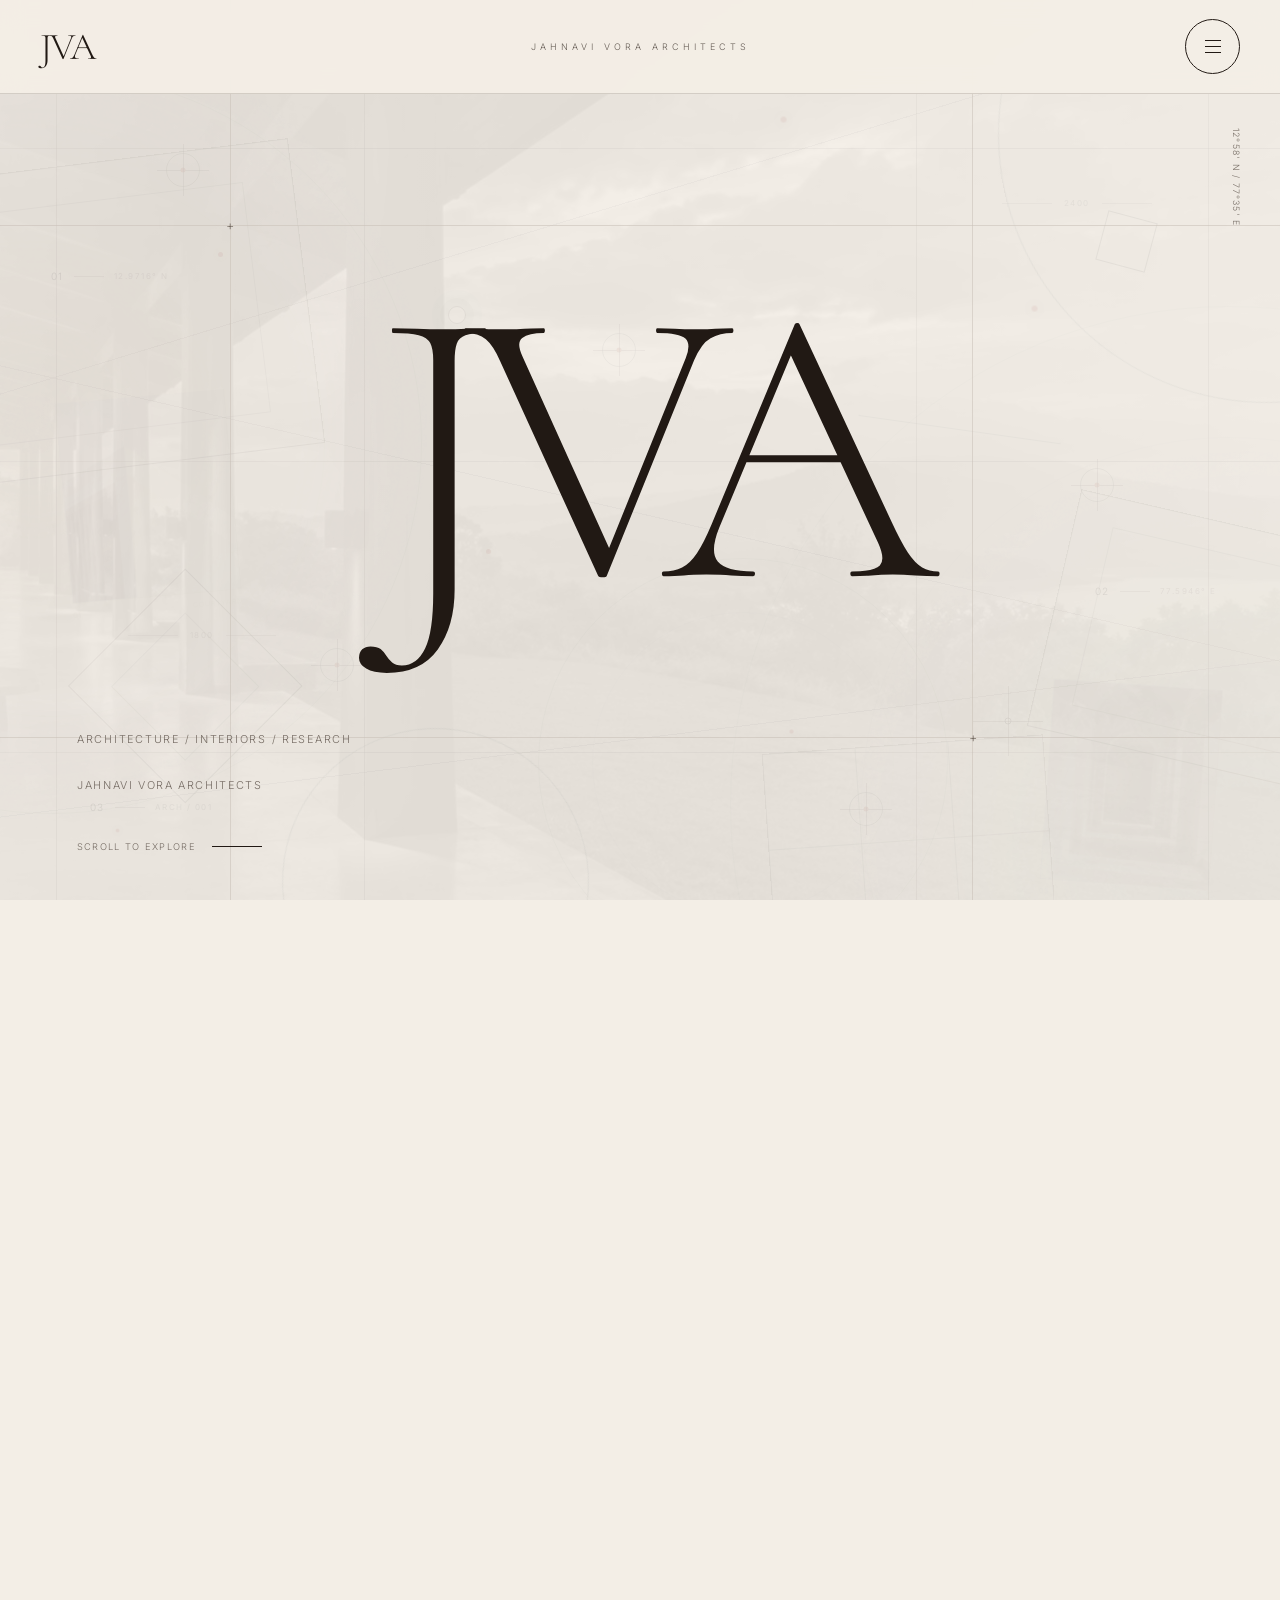
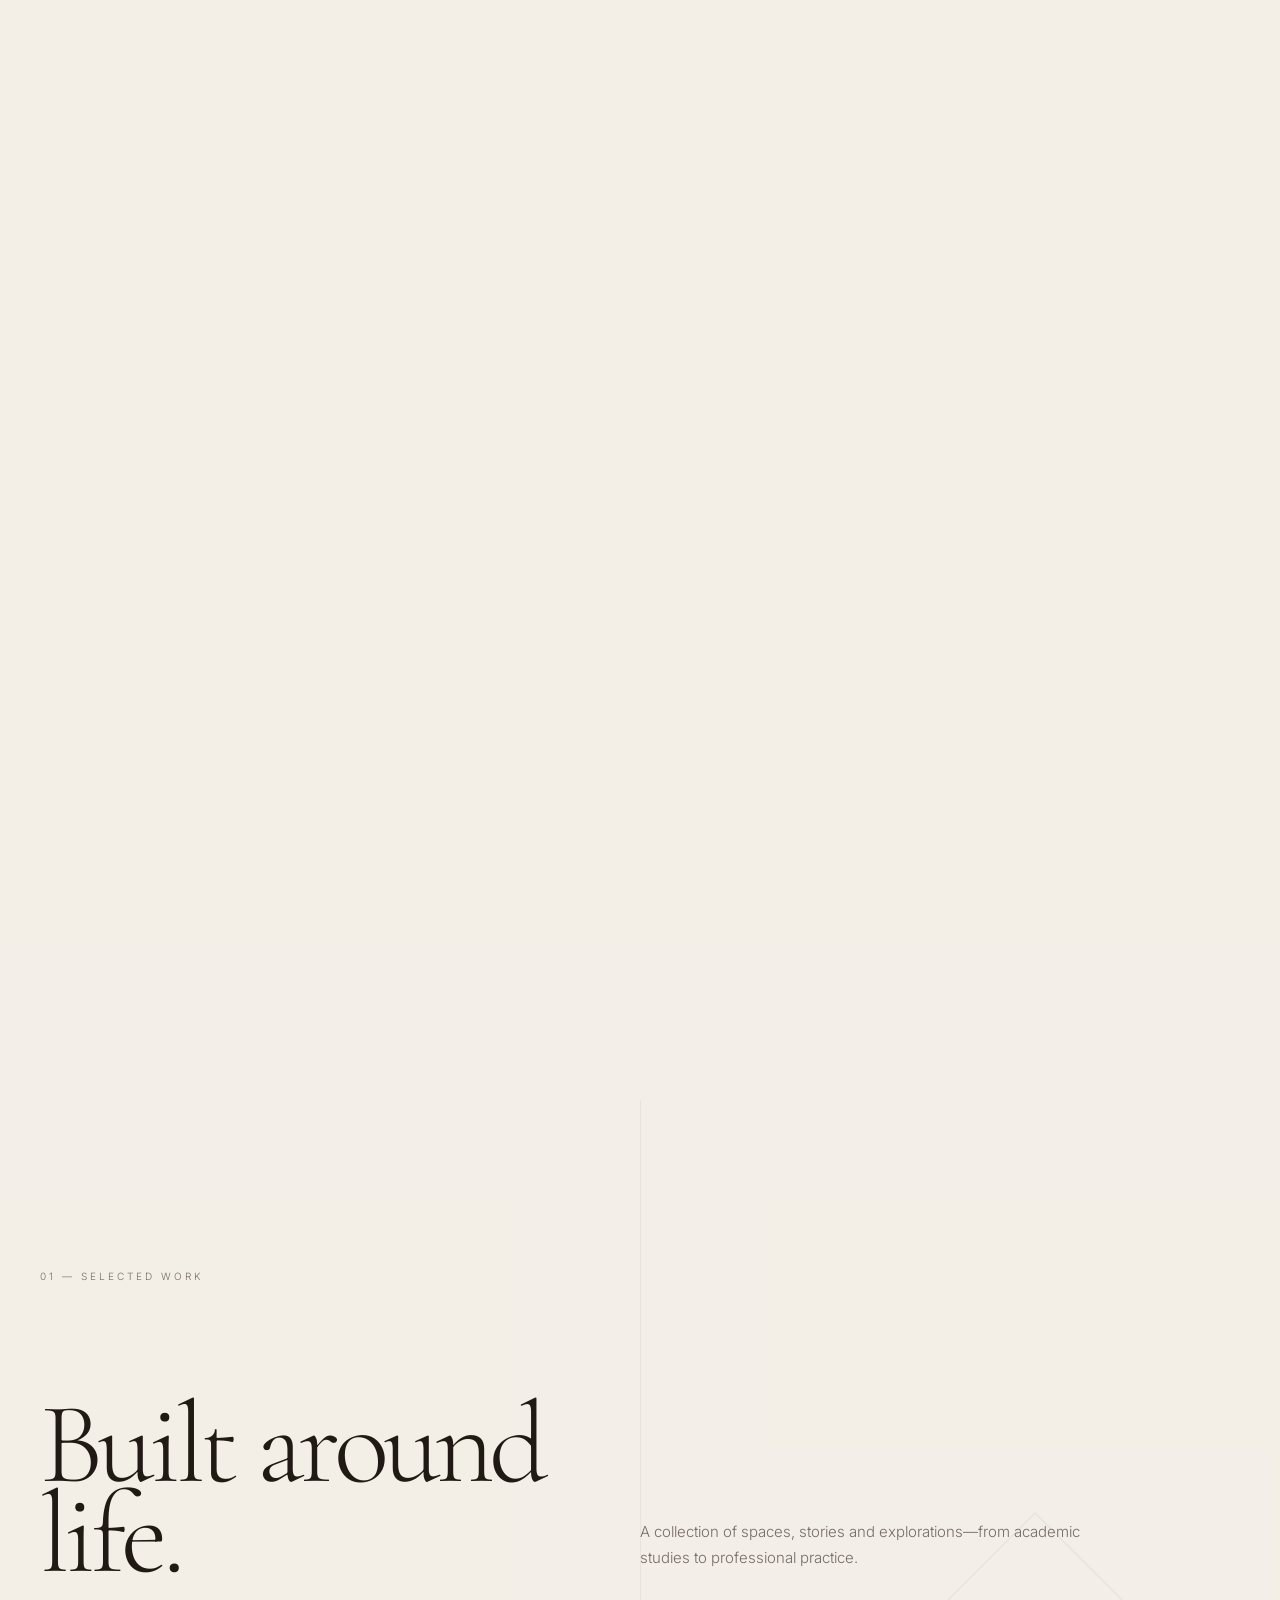
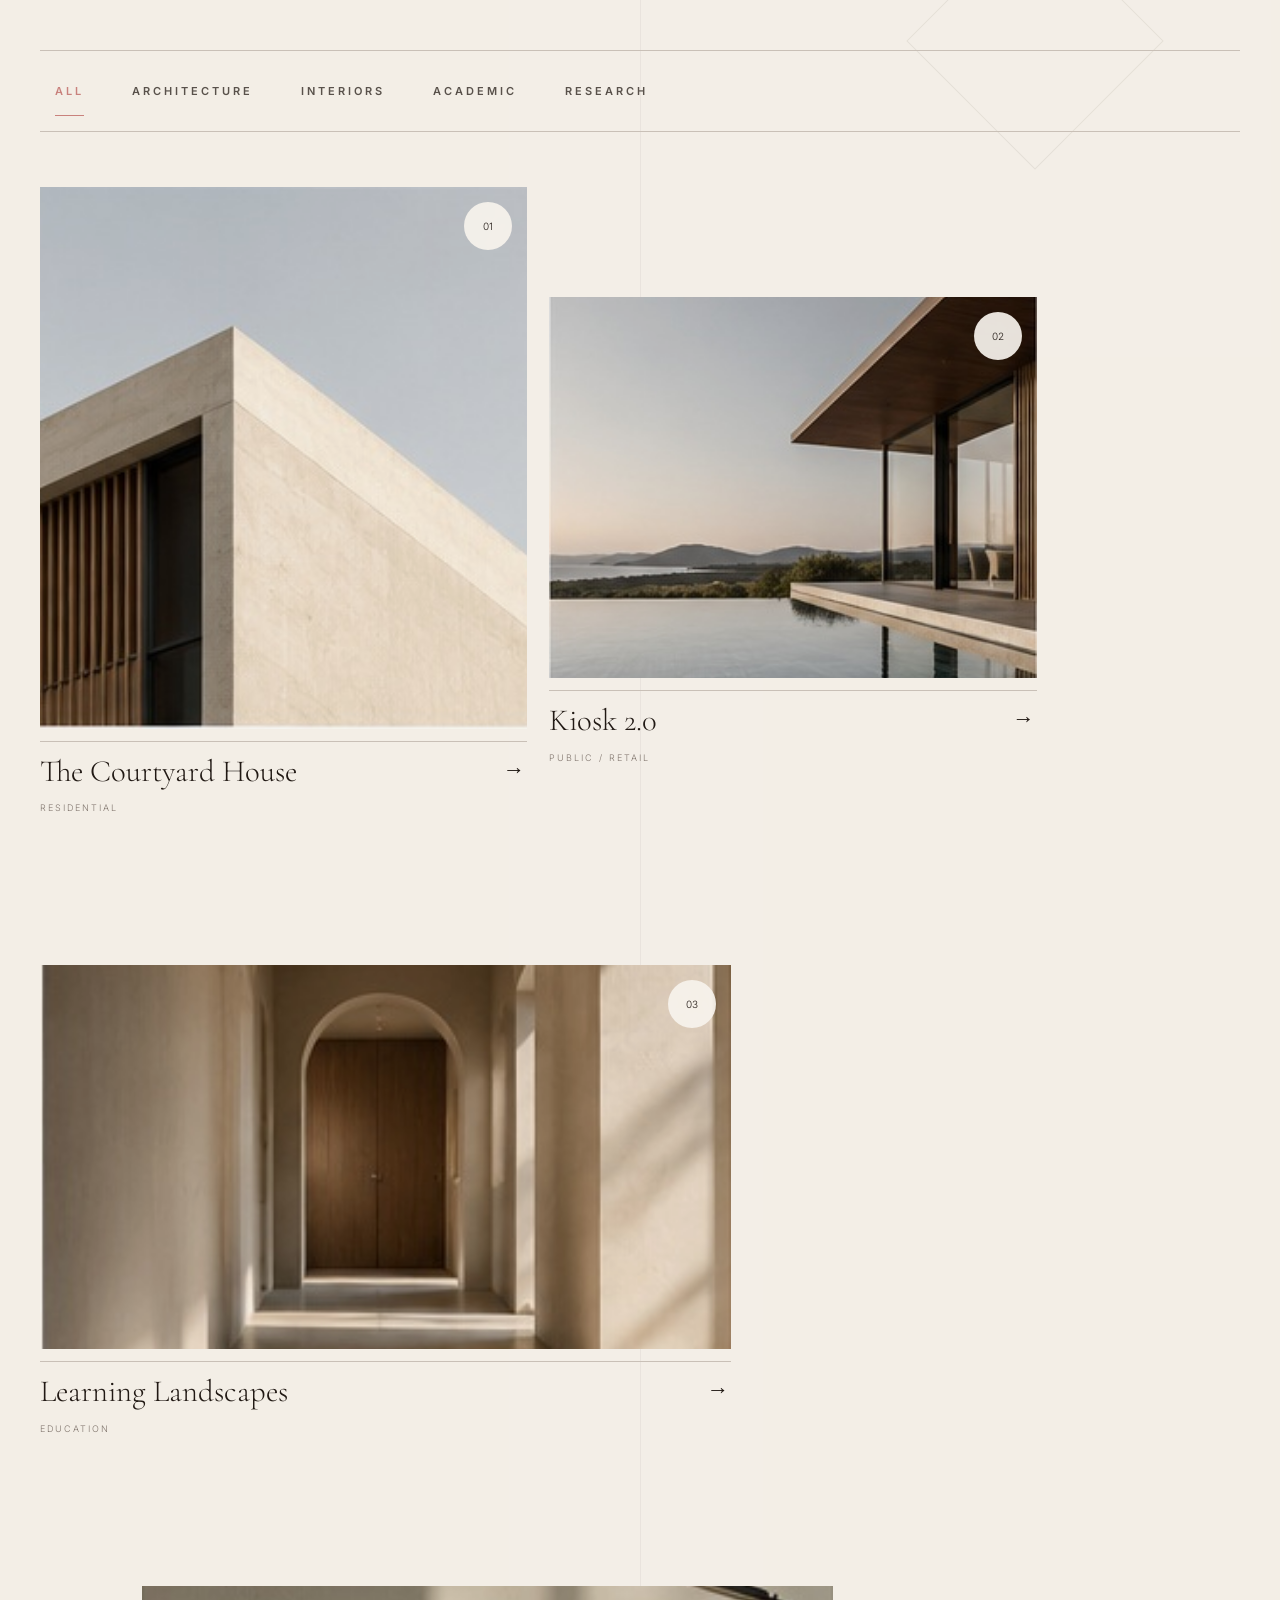
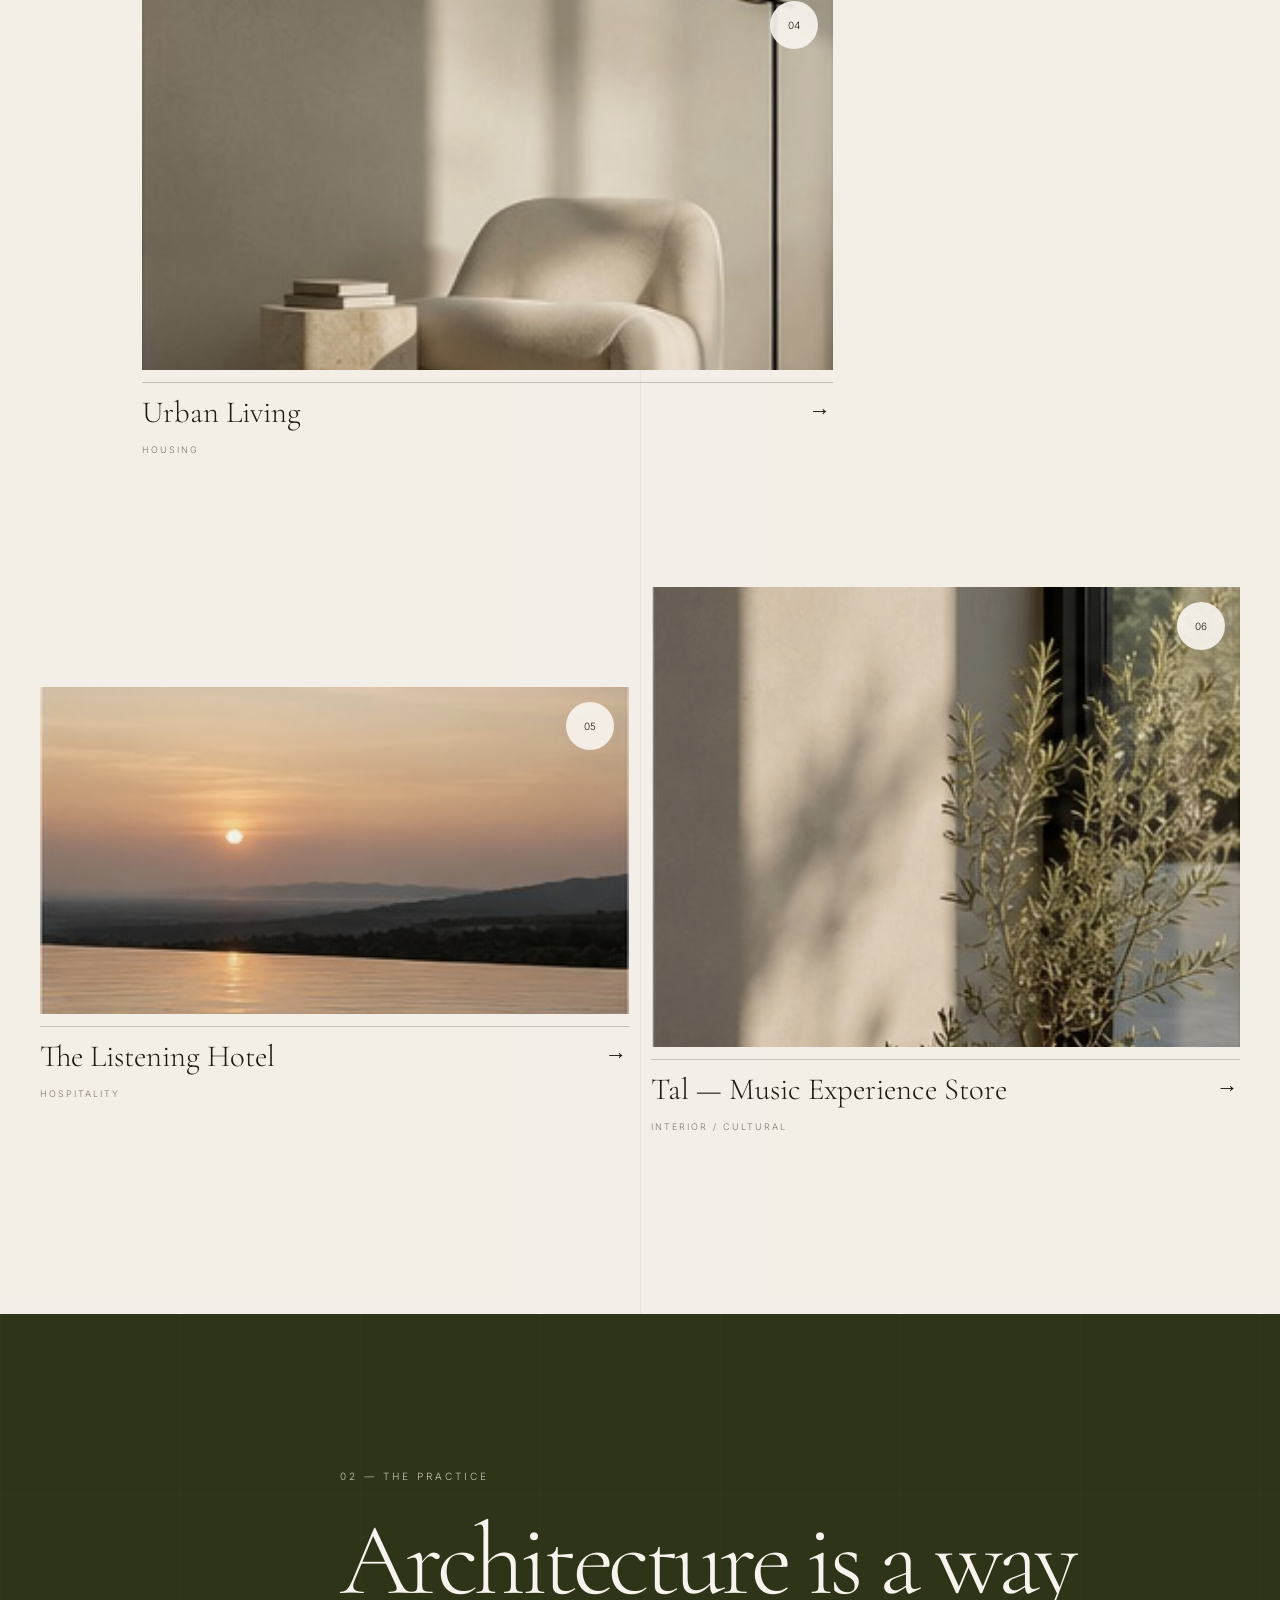
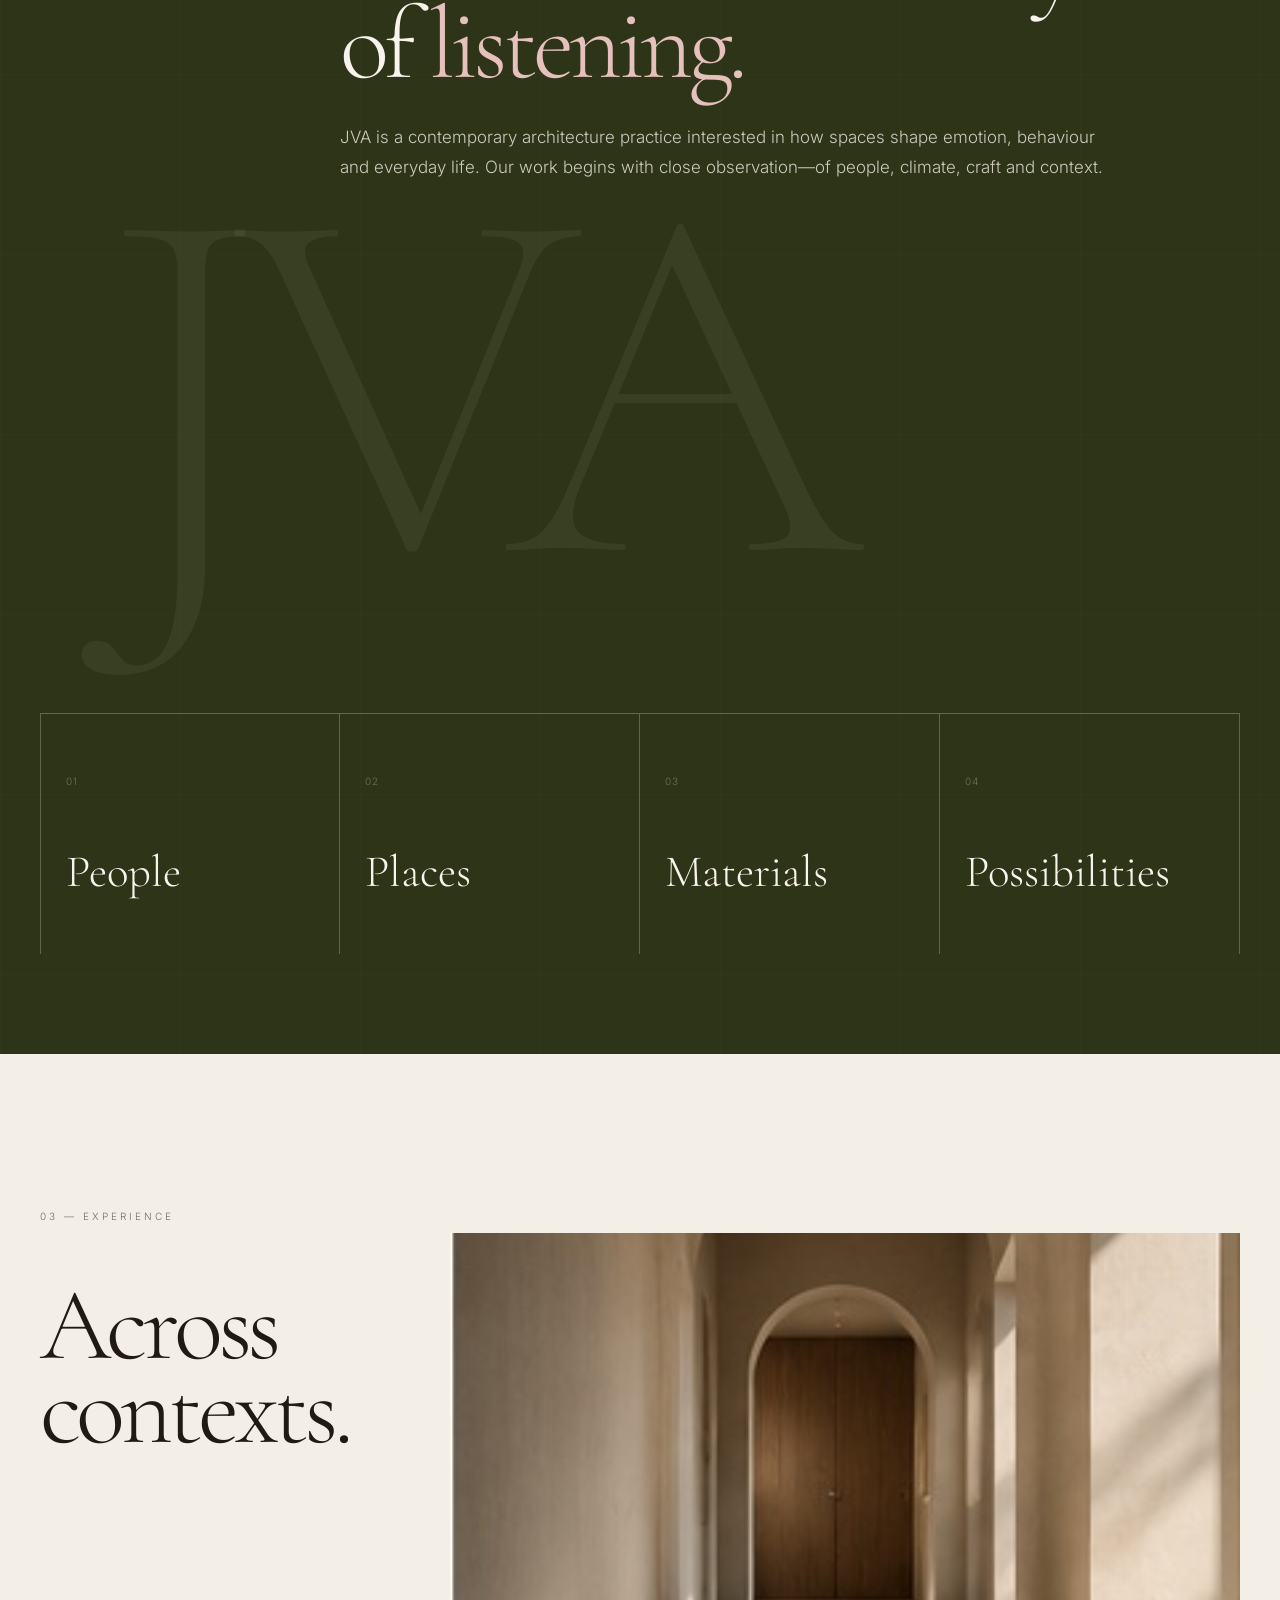
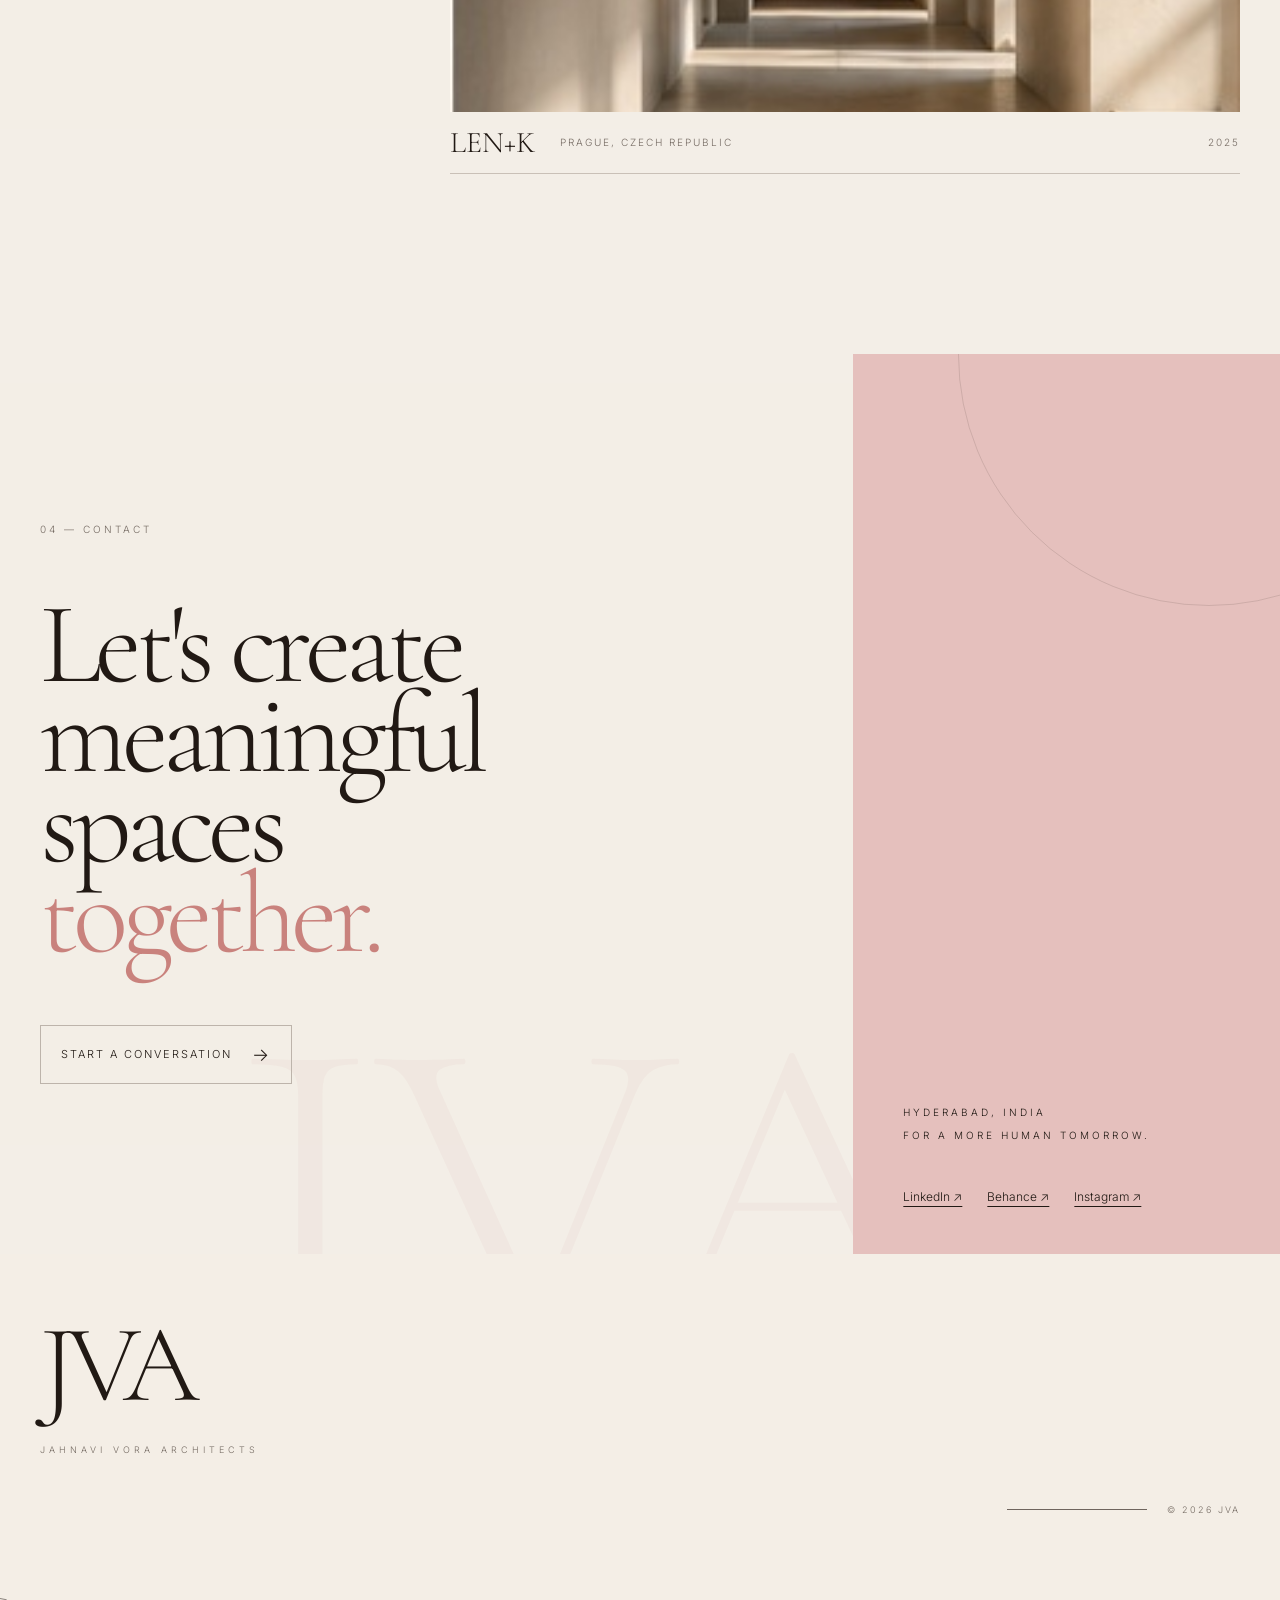
==== index.html @ 17a17ac5 "Add files via upload" ====
<!DOCTYPE html>
<html lang="en">

<head>
    <meta charset="UTF-8">
    <meta name="viewport" content="width=device-width, initial-scale=1.0">

    <title>JVA — Jahnavi Vora Architects</title>

    <meta
        name="description"
        content="Jahnavi Vora Architects — Contemporary Indian architecture, interiors, research and design."
    >

    <!-- Google Fonts -->
    <link rel="preconnect" href="https://fonts.googleapis.com">
    <link rel="preconnect" href="https://fonts.gstatic.com" crossorigin>

    <link
        href="https://fonts.googleapis.com/css2?family=Cormorant+Garamond:wght@300;400;500&family=Inter:wght@300;400;500&display=swap"
        rel="stylesheet"
    >

    <!-- Main CSS -->
    <link rel="stylesheet" href="style.css">

</head>


<body>

<!-- =====================================================
     GLOBAL ARCHITECTURAL MOTION
====================================================== -->

<!-- =====================================================
     JVA — CINEMATIC ARCHITECTURAL MOTION SYSTEM
====================================================== -->

<div class="global-motion" aria-hidden="true">

    <!-- -------------------------------------------------
         ATMOSPHERIC GLOW
    -------------------------------------------------- -->

    <div class="motion-glow motion-glow-1"></div>
    <div class="motion-glow motion-glow-2"></div>


    <!-- -------------------------------------------------
         GIANT ARCHITECTURAL RINGS
    -------------------------------------------------- -->

    <div class="motion-ring motion-ring-1">
        <span></span>
    </div>

    <div class="motion-ring motion-ring-2">
        <span></span>
    </div>

    <div class="motion-ring motion-ring-3">
        <span></span>
    </div>


    <!-- -------------------------------------------------
         BLUEPRINT GRID
    -------------------------------------------------- -->

    <div class="motion-blueprint">

        <div class="blueprint-v blueprint-v-1"></div>
        <div class="blueprint-v blueprint-v-2"></div>
        <div class="blueprint-v blueprint-v-3"></div>
        <div class="blueprint-v blueprint-v-4"></div>

        <div class="blueprint-h blueprint-h-1"></div>
        <div class="blueprint-h blueprint-h-2"></div>
        <div class="blueprint-h blueprint-h-3"></div>

    </div>


    <!-- -------------------------------------------------
         DIAGONAL DRAFTING LINES
    -------------------------------------------------- -->

    <div class="motion-diagonal motion-diagonal-1"></div>
    <div class="motion-diagonal motion-diagonal-2"></div>
    <div class="motion-diagonal motion-diagonal-3"></div>


    <!-- -------------------------------------------------
     ABSTRACT ARCHITECTURAL SHAPES
-------------------------------------------------- -->

<div class="motion-shapes">

    <!-- Large architectural frame -->
    <div class="motion-shape shape-frame shape-frame-1">
        <span></span>
    </div>

    <!-- Rotated rectangular frame -->
    <div class="motion-shape shape-frame shape-frame-2">
        <span></span>
    </div>

    <!-- Large arc -->
    <div class="motion-shape shape-arc shape-arc-1">
        <span></span>
    </div>

    <!-- Smaller arc -->
    <div class="motion-shape shape-arc shape-arc-2">
        <span></span>
    </div>

    <!-- Triangle -->
    <div class="motion-shape shape-triangle shape-triangle-1">
        <span></span>
    </div>

    <!-- Architectural diamond -->
    <div class="motion-shape shape-diamond shape-diamond-1">
        <span></span>
    </div>

    <!-- Thin construction rectangle -->
    <div class="motion-shape shape-plan shape-plan-1">
        <span></span>
        <span></span>
        <span></span>
    </div>

    <!-- Small square -->
    <div class="motion-shape shape-square shape-square-1"></div>

    <!-- Small circle -->
    <div class="motion-shape shape-circle shape-circle-1"></div>

    <!-- Cross construction mark -->
    <div class="motion-shape shape-cross shape-cross-1">
        <span></span>
    </div>

</div>


    <!-- -------------------------------------------------
         ARCHITECTURAL CROSSHAIRS
    -------------------------------------------------- -->

    <div class="motion-crosshair motion-crosshair-1">
        <span></span>
    </div>

    <div class="motion-crosshair motion-crosshair-2">
        <span></span>
    </div>

    <div class="motion-crosshair motion-crosshair-3">
        <span></span>
    </div>

    <div class="motion-crosshair motion-crosshair-4">
        <span></span>
    </div>

    <div class="motion-crosshair motion-crosshair-5">
        <span></span>
    </div>


    <!-- -------------------------------------------------
         COORDINATE MARKERS
    -------------------------------------------------- -->

    <div class="motion-coordinate motion-coordinate-1">
        <span>01</span>
        <i></i>
        <b>12.9716° N</b>
    </div>

    <div class="motion-coordinate motion-coordinate-2">
        <span>02</span>
        <i></i>
        <b>77.5946° E</b>
    </div>

    <div class="motion-coordinate motion-coordinate-3">
        <span>03</span>
        <i></i>
        <b>ARCH / 001</b>
    </div>


    <!-- -------------------------------------------------
         FLOATING PROJECT FRAGMENTS
    -------------------------------------------------- -->

    <div class="motion-project motion-project-1">
        <div class="motion-project-image">
            <img
                src="assets/courtyard-house.jpg"
                alt=""
            >
        </div>

        <div class="motion-project-meta">
            <span>01</span>
            <span>COURTYARD</span>
        </div>
    </div>


    <div class="motion-project motion-project-2">
        <div class="motion-project-image">
            <img
                src="assets/learning-landscapes.jpg"
                alt=""
            >
        </div>

        <div class="motion-project-meta">
            <span>03</span>
            <span>LANDSCAPE</span>
        </div>
    </div>


    <!-- -------------------------------------------------
         ORBITING POINTS
    -------------------------------------------------- -->

    <span class="motion-point motion-point-1"></span>
    <span class="motion-point motion-point-2"></span>
    <span class="motion-point motion-point-3"></span>
    <span class="motion-point motion-point-4"></span>
    <span class="motion-point motion-point-5"></span>
    <span class="motion-point motion-point-6"></span>


    <!-- -------------------------------------------------
         MEASUREMENT LINES
    -------------------------------------------------- -->

    <div class="motion-measure motion-measure-1">
        <span></span>
        <b>2400</b>
        <span></span>
    </div>

    <div class="motion-measure motion-measure-2">
        <span></span>
        <b>1800</b>
        <span></span>
    </div>

</div>


<!-- =====================================================
     PAGE CONTENT
===================================================== -->

<div class="site-content">
  <!-- =====================================================
     JVA INTRO / LOADING ANIMATION
===================================================== -->

<div class="jva-intro" id="jvaIntro">

    <div class="jva-intro-inner">

        <!-- Architectural construction lines -->
        <svg
            class="jva-intro-mark"
            viewBox="0 0 600 300"
            xmlns="http://www.w3.org/2000/svg"
            aria-label="JVA"
        >

            <!-- J -->
            <path
                class="jva-line j-line"
                d="M95 55
                   L95 205
                   C95 245 72 260 45 260
                   C20 260 8 242 8 215"
            />

            <!-- V -->
            <path
                class="jva-line v-line"
                d="M165 55
                   L245 255
                   L335 55"
            />

            <!-- A -->
            <path
                class="jva-line a-left"
                d="M330 255
                   L410 55
                   L500 255"
            />

            <path
                class="jva-line a-cross"
                d="M365 170
                   L455 170"
            />

            <!-- Architectural construction guides -->

            <line
                class="construction-line construction-1"
                x1="25"
                y1="45"
                x2="520"
                y2="45"
            />

            <line
                class="construction-line construction-2"
                x1="25"
                y1="270"
                x2="520"
                y2="270"
            />

            <line
                class="construction-line construction-3"
                x1="245"
                y1="25"
                x2="245"
                y2="285"
            />

            <line
                class="construction-line construction-4"
                x1="410"
                y1="25"
                x2="410"
                y2="285"
            />

        </svg>


        <div class="jva-intro-name">
            JAHNAVI VORA ARCHITECTS
        </div>

    </div>

</div>


    <!-- =================================================
         HEADER
    ================================================== -->

    <header class="topbar">

        <!-- Logo -->

        <a href="#home" class="logo">
            JVA
        </a>


        <!-- Studio Name -->

        <div class="studio-name">
            JAHNAVI VORA ARCHITECTS
        </div>


        <!-- Menu Button -->

        <button
            class="menu-button"
            id="menuOpen"
            aria-label="Open navigation menu"
        >

            <span></span>
            <span></span>
            <span></span>

        </button>

    </header>



    <!-- =================================================
         HERO
    ================================================== -->

    <main id="home">

        <section class="hero" id="home">

    <div class="hero-scroll-space">

        <!-- Faded architectural background photograph -->
        <div class="hero-background-photo" aria-hidden="true">
            <img src="assets/jva-veranda.jpg" alt="">
        </div>

        <!-- Architectural construction grid -->
        <div class="hero-grid-lines">
            <span class="grid-line line-v1"></span>
            <span class="grid-line line-v2"></span>
            <span class="grid-line line-h1"></span>
            <span class="grid-line line-h2"></span>
        </div>

        <!-- Small coordinates -->
        <div class="hero-coordinates">
            12°58' N / 77°35' E
        </div>

        <!-- Main JVA -->
        <div class="hero-jva">
            JVA
        </div>

        <!-- Main title -->
        <div class="hero-title-wrap">
            <p class="hero-kicker">ARCHITECTURE / INTERIORS / RESEARCH</p>

            <h1 class="hero-title">
                
            </h1>

            <div class="hero-description">
                JAHNAVI VORA ARCHITECTS
            </div>
        </div>

        <!-- Architect image -->
        <div class="hero-architect">
            <div class="architect-frame">
                <img
                    src="assets/architect.jpg"
                    alt="Jahnavi Vora"
                >
            </div>

            <div class="architect-label">
                <span>JVA / 01</span>
                <span>ARCHITECT</span>
            </div>

            <!-- Studio statement travels with the architect image -->
            <div class="architect-comment">
                <span class="architect-comment-label">JVA — NOTE</span>
                <p>JVA is an architecture and spatial design practice exploring the relationships between people, place, material and everyday life. Rooted in India and open to wider contexts, JVA approaches architecture as a field of relationships rather than a sequence of objects.</p>
            </div>
        </div>

        <!-- Large moving studio name -->
        <div class="hero-studio-marquee" aria-hidden="true">
            JAHNAVI VORA ARCHITECTS
        </div>

        <!-- Scroll indicator -->
        <div class="hero-scroll">
            <span>SCROLL TO EXPLORE</span>
            <i></i>
        </div>

    </div>

</section>



        <!-- =================================================
             WORK SECTION
        ================================================== -->

        <section
            class="work-section"
            id="work"
        >


            <!-- Work Introduction -->

            <div class="work-intro">


                <div class="section-label">
                    01 — SELECTED WORK
                </div>


                <h2>
                    Built around
                    <br>
                    life.
                </h2>


                <p>
                    A collection of spaces, stories and
                    explorations—from academic studies
                    to professional practice.
                </p>


            </div>



            <!-- Work Filters -->

            <div class="work-filters">


                <button
                    class="active"
                    data-filter="all"
                >
                    ALL
                </button>


                <button
                    data-filter="architecture"
                >
                    ARCHITECTURE
                </button>


                <button
                    data-filter="interiors"
                >
                    INTERIORS
                </button>


                <button
                    data-filter="academic"
                >
                    ACADEMIC
                </button>


                <button
                    data-filter="research"
                >
                    RESEARCH
                </button>


            </div>



            <!-- Project Grid -->

            <div class="project-grid">



                <!-- =========================================
                     PROJECT 01
                ========================================== -->

                <article
                    class="project project-large"
                    data-category="architecture"
                >


                    <div class="project-image">

                        <img
                            src="assets/courtyard-house.jpg"
                            alt="The Courtyard House"
                            loading="lazy"
                        >

                        <span class="project-number">
                            01
                        </span>

                    </div>


                    <div class="project-info">

                        <div>

                            <h3>
                                The Courtyard House
                            </h3>

                            <span>
                                RESIDENTIAL
                            </span>

                        </div>


                        <span class="project-arrow">
                            →
                        </span>

                    </div>


                </article>



                <!-- =========================================
                     PROJECT 02
                ========================================== -->

                <article
                    class="project project-medium"
                    data-category="architecture"
                >


                    <div class="project-image">

                        <img
                            src="assets/kiosk.jpg"
                            alt="Kiosk 2.0"
                            loading="lazy"
                        >

                        <span class="project-number">
                            02
                        </span>

                    </div>


                    <div class="project-info">

                        <div>

                            <h3>
                                Kiosk 2.0
                            </h3>

                            <span>
                                PUBLIC / RETAIL
                            </span>

                        </div>


                        <span class="project-arrow">
                            →
                        </span>

                    </div>


                </article>



                <!-- =========================================
                     PROJECT 03
                ========================================== -->

                <article
                    class="project project-wide"
                    data-category="academic"
                >


                    <div class="project-image">

                        <img
                            src="assets/learning-landscapes.jpg"
                            alt="Learning Landscapes"
                            loading="lazy"
                        >

                        <span class="project-number">
                            03
                        </span>

                    </div>


                    <div class="project-info">

                        <div>

                            <h3>
                                Learning Landscapes
                            </h3>

                            <span>
                                EDUCATION
                            </span>

                        </div>


                        <span class="project-arrow">
                            →
                        </span>

                    </div>


                </article>



                <!-- =========================================
                     PROJECT 04
                ========================================== -->

                <article
                    class="project project-wide"
                    data-category="interiors"
                >


                    <div class="project-image">

                        <img
                            src="assets/urban-living.jpg"
                            alt="Urban Living"
                            loading="lazy"
                        >

                        <span class="project-number">
                            04
                        </span>

                    </div>


                    <div class="project-info">

                        <div>

                            <h3>
                                Urban Living
                            </h3>

                            <span>
                                HOUSING
                            </span>

                        </div>


                        <span class="project-arrow">
                            →
                        </span>

                    </div>


                </article>



                <!-- =========================================
                     PROJECT 05
                ========================================== -->

                <article
                    class="project project-wide"
                    data-category="interiors"
                >


                    <div class="project-image">

                        <img
                            src="assets/listening-hotel.jpg"
                            alt="The Listening Hotel"
                            loading="lazy"
                        >

                        <span class="project-number">
                            05
                        </span>

                    </div>


                    <div class="project-info">

                        <div>

                            <h3>
                                The Listening Hotel
                            </h3>

                            <span>
                                HOSPITALITY
                            </span>

                        </div>


                        <span class="project-arrow">
                            →
                        </span>

                    </div>


                </article>



                <!-- =========================================
                     PROJECT 06
                ========================================== -->

                <article
                    class="project project-medium"
                    data-category="research"
                >


                    <div class="project-image">

                        <img
                            src="assets/tal.jpg"
                            alt="Tal Music Experience Store"
                            loading="lazy"
                        >

                        <span class="project-number">
                            06
                        </span>

                    </div>


                    <div class="project-info">

                        <div>

                            <h3>
                                Tal — Music Experience Store
                            </h3>

                            <span>
                                INTERIOR / CULTURAL
                            </span>

                        </div>


                        <span class="project-arrow">
                            →
                        </span>

                    </div>


                </article>


            </div>


        </section>



        <!-- =================================================
             PRACTICE SECTION
        ================================================== -->

        <section
            class="practice-section"
            id="practice"
        >


            <!-- Practice Heading -->

            <div class="practice-heading">


                <span class="section-label">
                    02 — THE PRACTICE
                </span>


                <h2>

                    Architecture is a way
                    <br>

                    of <em>listening.</em>

                </h2>


                <p>

                    JVA is a contemporary architecture
                    practice interested in how spaces
                    shape emotion, behaviour and everyday
                    life. Our work begins with close
                    observation—of people, climate, craft
                    and context.

                </p>


            </div>



            <!-- Decorative Background Mark -->

            <div class="giant-mark">
                JVA
            </div>



            <!-- Practice Values -->

            <div class="practice-grid">


                <div class="practice-card">

                    <small>
                        01
                    </small>

                    <h3>
                        People
                    </h3>

                </div>


                <div class="practice-card">

                    <small>
                        02
                    </small>

                    <h3>
                        Places
                    </h3>

                </div>


                <div class="practice-card">

                    <small>
                        03
                    </small>

                    <h3>
                        Materials
                    </h3>

                </div>


                <div class="practice-card">

                    <small>
                        04
                    </small>

                    <h3>
                        Possibilities
                    </h3>

                </div>


            </div>


        </section>



        <!-- =================================================
             EXPERIENCE SECTION
        ================================================== -->

        <section
            class="experience-section"
            id="experience"
        >


            <!-- Experience Title -->

            <div class="experience-title">


                <span class="section-label">
                    03 — EXPERIENCE
                </span>


                <h2>

                    Across
                    <br>
                    contexts.

                </h2>


            </div>



            <!-- Experience Project -->

            <div class="experience-project">


                <div class="experience-image">

                    <img
                        src="assets/learning-landscapes.jpg"
                        alt="Architecture across contexts"
                        loading="lazy"
                    >

                </div>



                <div class="experience-meta">


                    <strong>
                        LEN+K
                    </strong>


                    <span>
                        PRAGUE, CZECH REPUBLIC
                    </span>


                    <span>
                        2025
                    </span>


                </div>


            </div>


        </section>



        <!-- =================================================
             CONTACT SECTION
        ================================================== -->

        <section
            class="contact-section"
            id="contact"
        >


            <!-- Contact Main -->

            <div class="contact-main">


                <span class="section-label">
                    04 — CONTACT
                </span>


                <h2>

                    Let's create
                    <br>

                    meaningful
                    <br>

                    spaces
                    <br>

                    <em>together.</em>

                </h2>


                <a
                    href="mailto:hello@jvaarchitects.com"
                    class="contact-button"
                >

                    START A CONVERSATION

                    <span>
                        →
                    </span>

                </a>


            </div>



            <!-- Contact Side -->

            <div class="contact-side">


                <div class="contact-details">

                    <p>
                        HYDERABAD, INDIA
                    </p>

                    <p>
                        FOR A MORE HUMAN TOMORROW.
                    </p>

                </div>



                <div class="social-links">


                    <a
                        href="#"
                        target="_blank"
                        rel="noopener"
                    >
                        LinkedIn ↗
                    </a>


                    <a
                        href="#"
                        target="_blank"
                        rel="noopener"
                    >
                        Behance ↗
                    </a>


                    <a
                        href="#"
                        target="_blank"
                        rel="noopener"
                    >
                        Instagram ↗
                    </a>


                </div>


            </div>


        </section>



        <!-- =================================================
             FOOTER
        ================================================== -->

        <footer class="footer">


            <div class="footer-brand">


                <div class="footer-logo">
                    JVA
                </div>


                <p>
                    JAHNAVI VORA ARCHITECTS
                </p>


            </div>



            <div class="footer-right">


                <span class="footer-line"></span>


                <span>
                    © 2026 JVA
                </span>


            </div>


        </footer>


    </main>

</div>



<!-- =====================================================
     FULLSCREEN MENU
===================================================== -->

<div
    class="menu-overlay"
    id="menuOverlay"
    aria-hidden="true"
>


    <!-- Menu Header -->

    <div class="menu-header">


        <div>


            <div class="menu-logo">
                JVA
            </div>


            <div class="menu-studio">
                JAHNAVI VORA ARCHITECTS
            </div>


        </div>



        <button
            id="menuClose"
            class="menu-close"
            aria-label="Close navigation menu"
        >
            ×
        </button>


    </div>



    <!-- Menu Content -->

    <div class="menu-content">


        <!-- Navigation -->

        <nav>


            <a href="#home">

                <small>
                    01
                </small>

                Home

            </a>


            <a href="#work">

                <small>
                    02
                </small>

                Work

            </a>


            <a href="#practice">

                <small>
                    03
                </small>

                Practice

            </a>


            <a href="#experience">

                <small>
                    04
                </small>

                Experience

            </a>


            <a href="#contact">

                <small>
                    05
                </small>

                Contact

            </a>


        </nav>



        <!-- Large JVA Mark -->

        <div class="menu-mark">


            <svg
                viewBox="0 0 500 400"
                aria-hidden="true"
            >


                <path
                    d="
                        M70 40
                        H170
                        V250
                        C170 320 130 350 85 350
                        C45 350 25 320 25 280
                    "
                />


                <path
                    d="
                        M170 40
                        L270 350
                        L370 40
                    "
                />


                <path
                    d="
                        M370 40
                        L450 350
                    "
                />


                <path
                    d="
                        M405 220
                        H480
                    "
                />


            </svg>


        </div>


    </div>


</div>



<!-- =====================================================
     JAVASCRIPT
===================================================== -->

<script src="script.js"></script>


</body>

</html>
---- style.css ----
/* =========================================================
   JVA — JAHNAVI VORA ARCHITECTS
   MAIN STYLESHEET
========================================================= */
/* =========================================================
   JVA INTRO ANIMATION
========================================================= */

.jva-intro {
    position: fixed;
    inset: 0;

    width: 100%;
    height: 100vh;
    height: calc(var(--vh, 1vh) * 100);

    background: #f3eee7;

    z-index: 99999;

    display: flex;
    align-items: center;
    justify-content: center;

    overflow: hidden;

    opacity: 1;

    transition:
        opacity 1.2s cubic-bezier(.77, 0, .18, 1),
        visibility 1.2s ease;
}


.jva-intro.hide {
    opacity: 0;
    visibility: hidden;
    pointer-events: none;
}


.jva-intro-inner {

    width: min(600px, 75vw);

    display: flex;
    flex-direction: column;
    align-items: center;

    transform: scale(1);

    transition:
        transform 1.2s cubic-bezier(.2,.7,.2,1);

}


.jva-intro.hide .jva-intro-inner {

    transform: scale(1.15);

}

/* =========================================================
   JVA — CINEMATIC ARCHITECTURAL MOTION SYSTEM
========================================================= */

.global-motion {

    position: fixed;

    inset: 0;

    width: 100%;
    height: 100vh;

    overflow: hidden;

    pointer-events: none;

    z-index: 2;

    isolation: isolate;

    --motion-scroll: 0px;
    --motion-progress: 0;
    --motion-x: 0px;
    --motion-y: 0px;
}


/* =========================================================
   CONTENT STACK
========================================================= */

.site-content {

    position: relative;

    z-index: 3;
}

.topbar {
    z-index: 900;
}

.menu-overlay {
    z-index: 9999;
}


/* =========================================================
   ATMOSPHERIC GLOW
========================================================= */

.motion-glow {

    position: absolute;

    width: 55vw;
    height: 55vw;

    border-radius: 50%;

    pointer-events: none;

    filter: blur(70px);

    opacity: .11;

    transform: translate3d(
        0,
        calc(var(--motion-scroll) * .03),
        0
    );
}

.motion-glow-1 {

    left: -25vw;
    top: 8vh;

    background:
        radial-gradient(
            circle,
            var(--rose) 0%,
            transparent 68%
        );
}

.motion-glow-2 {

    right: -25vw;
    top: 55vh;

    background:
        radial-gradient(
            circle,
            var(--olive) 0%,
            transparent 68%
        );

    transform:
        translate3d(
            0,
            calc(var(--motion-scroll) * -.025),
            0
        );
}


/* =========================================================
   GIANT ARCHITECTURAL RINGS
========================================================= */

.motion-ring {

    position: absolute;

    border:

        1px solid

        rgba(
            45,
            37,
            31,
            .20
        );

    border-radius: 50%;

    transform-origin: center;

    will-change: transform;

    opacity: .8;
}


/* Ring 1 */

.motion-ring-1 {

    width: 58vw;
    height: 58vw;

    min-width: 520px;
    min-height: 520px;

    left: -25vw;
    top: 8vh;

    transform:

        translate3d(
            0,
            calc(var(--motion-scroll) * .10),
            0
        )

        rotate(
            calc(var(--motion-progress) * 40deg)
        );
}


/* Ring 2 */

.motion-ring-2 {

    width: 78vw;
    height: 78vw;

    min-width: 700px;
    min-height: 700px;

    right: -35vw;
    top: 34vh;

    border-color:
        rgba(
            45,
            37,
            31,
            .14
        );

    transform:

        translate3d(
            0,
            calc(var(--motion-scroll) * -.075),
            0
        )

        rotate(
            calc(var(--motion-progress) * -55deg)
        );
}


/* Ring 3 */

.motion-ring-3 {

    width: 32vw;
    height: 32vw;

    min-width: 280px;
    min-height: 280px;

    left: 42vw;
    top: 62vh;

    border-color:
        rgba(
            45,
            37,
            31,
            .20
        );

    transform:

        translate3d(
            0,
            calc(var(--motion-scroll) * .16),
            0
        )

        rotate(
            calc(var(--motion-progress) * 90deg)
        );
}


/* Inner rings */

.motion-ring span {

    position: absolute;

    inset: 13%;

    border:

        1px solid

        rgba(
            45,
            37,
            31,
            .07
        );

    border-radius: 50%;
}


/* =========================================================
   BLUEPRINT GRID
========================================================= */

.motion-blueprint {

    position: absolute;

    inset: -10%;

    opacity: .78;

    transform:

        translate3d(
            calc(var(--motion-x) * .18),
            calc(var(--motion-scroll) * .035),
            0
        );
}


/* Vertical */

.blueprint-v {

    position: absolute;

    top: 0;

    width: 1px;

    height: 120%;

    background:

        linear-gradient(
            to bottom,
            transparent,
            rgba(50,42,36,.19) 20%,
            rgba(50,42,36,.19) 80%,
            transparent
        );
}


.blueprint-v-1 {
    left: 12%;
}

.blueprint-v-2 {
    left: 32%;
}

.blueprint-v-3 {
    left: 68%;
}

.blueprint-v-4 {
    left: 87%;
}


/* Horizontal */

.blueprint-h {

    position: absolute;

    left: 0;

    width: 120%;

    height: 1px;

    background:

        linear-gradient(
            to right,
            transparent,
            rgba(50,42,36,.17) 20%,
            rgba(50,42,36,.17) 80%,
            transparent
        );
}


.blueprint-h-1 {
    top: 22%;
}

.blueprint-h-2 {
    top: 51%;
}

.blueprint-h-3 {
    top: 78%;
}


/* =========================================================
   DIAGONAL DRAFTING LINES
========================================================= */

.motion-diagonal {

    position: absolute;

    width: 150vw;

    height: 1px;

    left: -25vw;

    transform-origin: center;

    background:

        linear-gradient(
            90deg,
            transparent,
            rgba(40,32,27,.19) 25%,
            rgba(40,32,27,.19) 75%,
            transparent
        );

    will-change: transform;

    opacity: .88;
}


.motion-diagonal-1 {

    top: 22%;

    transform:

        translate3d(
            calc(var(--motion-x) * -.5),
            calc(var(--motion-scroll) * -.06),
            0
        )

        rotate(-17deg);
}


.motion-diagonal-2 {

    top: 57%;

    transform:

        translate3d(
            calc(var(--motion-x) * .7),
            calc(var(--motion-scroll) * .045),
            0
        )

        rotate(13deg);
}


.motion-diagonal-3 {

    top: 82%;

    opacity: .45;

    transform:

        translate3d(
            calc(var(--motion-x) * -.3),
            calc(var(--motion-scroll) * -.08),
            0
        )

        rotate(-7deg);
}


/* =========================================================
   OVERSIZED TYPOGRAPHY
========================================================= */

.motion-word {

    position: absolute;

    white-space: nowrap;

    font-family:
        "Cormorant Garamond",
        serif;

    font-weight: 300;

    font-size:
        clamp(
            9rem,
            22vw,
            25rem
        );

    line-height: .7;

    letter-spacing: -.08em;

    color:

        rgba(
            38,
            31,
            27,
            .065
        );

    user-select: none;

    will-change: transform;

    transition:
        opacity .4s ease;
}


.motion-word-1 {

    top: 8%;

    left: -5%;

    transform:

        translate3d(
            calc(var(--motion-x) * -.45),
            calc(var(--motion-scroll) * -.025),
            0
        );
}


.motion-word-2 {

    top: 31%;

    right: -7%;

    transform:

        translate3d(
            calc(var(--motion-x) * .35),
            calc(var(--motion-scroll) * .035),
            0
        );
}


.motion-word-3 {

    top: 55%;

    left: -13%;

    font-size:
        clamp(
            7rem,
            17vw,
            20rem
        );

    transform:

        translate3d(
            calc(var(--motion-x) * -.25),
            calc(var(--motion-scroll) * -.045),
            0
        );
}


.motion-word-4 {

    top: 78%;

    right: -3%;

    font-size:
        clamp(
            10rem,
            25vw,
            28rem
        );

    color:
        rgba(
            38,
            31,
            27,
            .050
        );

    transform:

        translate3d(
            calc(var(--motion-x) * .5),
            calc(var(--motion-scroll) * .025),
            0
        );
}


/* =========================================================
   CROSSHAIRS
========================================================= */

.motion-crosshair {

    position: absolute;

    width: 34px;
    height: 34px;

    border:
        1px solid
        rgba(35,29,25,.34);

    border-radius: 50%;

    will-change: transform;

    transform:

        translate3d(
            0,
            var(--motion-scroll),
            0
        );
}


.motion-crosshair::before,
.motion-crosshair::after {

    content: "";

    position: absolute;

    background:
        rgba(35,29,25,.36);
}


.motion-crosshair::before {

    width: 52px;
    height: 1px;

    left: -10px;
    top: 50%;
}


.motion-crosshair::after {

    width: 1px;
    height: 52px;

    left: 50%;
    top: -10px;
}


.motion-crosshair span {

    position: absolute;

    width: 5px;
    height: 5px;

    background:
        var(--rose);

    border-radius: 50%;

    left: 50%;
    top: 50%;

    transform:
        translate(-50%, -50%);
}


.motion-crosshair-1 {

    left: 13%;
    top: 17%;

    transform:
        translate3d(
            0,
            calc(var(--motion-scroll) * -.12),
            0
        );
}


.motion-crosshair-2 {

    left: 47%;
    top: 37%;

    transform:
        translate3d(
            0,
            calc(var(--motion-scroll) * .08),
            0
        );
}


.motion-crosshair-3 {

    right: 13%;
    top: 52%;

    transform:
        translate3d(
            0,
            calc(var(--motion-scroll) * -.10),
            0
        );
}


.motion-crosshair-4 {

    left: 25%;
    top: 72%;

    transform:
        translate3d(
            0,
            calc(var(--motion-scroll) * .13),
            0
        );
}


.motion-crosshair-5 {

    right: 31%;
    top: 88%;

    transform:
        translate3d(
            0,
            calc(var(--motion-scroll) * -.07),
            0
        );
}


/* =========================================================
   COORDINATES
========================================================= */

.motion-coordinate {

    position: absolute;

    display: flex;

    align-items: center;

    gap: 10px;

    font-family: Inter, sans-serif;

    font-size: 8px;

    letter-spacing: .18em;

    text-transform: uppercase;

    color:

        rgba(
            45,
            37,
            31,
            .58
        );

    will-change: transform;

    transform:

        translate3d(
            0,
            calc(var(--motion-scroll) * -.05),
            0
        );
}


.motion-coordinate span {

    font-size: 10px;

    color: var(--ink);
}


.motion-coordinate i {

    display: block;

    width: 30px;
    height: 1px;

    background:
        rgba(
            45,
            37,
            31,
            .38
        );
}


.motion-coordinate b {

    font-weight: 400;
}


.motion-coordinate-1 {

    left: 4vw;
    top: 30%;
}


.motion-coordinate-2 {

    right: 5vw;
    top: 65%;
}


.motion-coordinate-3 {

    left: 7vw;
    top: 89%;
}


/* =========================================================
   FLOATING PROJECT IMAGES
========================================================= */

.motion-project {

    position: absolute;

    width: 170px;

    opacity: .16;

    will-change: transform;

    filter:
        grayscale(100%)
        contrast(.9);

    mix-blend-mode: multiply;
}


.motion-project-image {

    width: 100%;

    aspect-ratio: 1 / 1.18;

    overflow: hidden;

    border:
        1px solid
        rgba(35,29,25,.28);
}


.motion-project-image img {

    display: block;

    width: 100%;
    height: 100%;

    object-fit: cover;

    transform:
        scale(1.08);

    will-change: transform;
}


.motion-project-meta {

    display: flex;

    justify-content: space-between;

    margin-top: 7px;

    font-family: Inter, sans-serif;

    font-size: 7px;

    letter-spacing: .15em;

    color: rgba(45,37,31,.60);
}


.motion-project-1 {

    left: 5vw;
    top: 44%;

    transform:

        translate3d(
            calc(var(--motion-x) * -.25),
            calc(var(--motion-scroll) * -.055),
            0
        )

        rotate(-5deg);
}


.motion-project-2 {

    right: 5vw;
    top: 76%;

    transform:

        translate3d(
            calc(var(--motion-x) * .3),
            calc(var(--motion-scroll) * .075),
            0
        )

        rotate(4deg);
}


/* =========================================================
   FLOATING POINTS
========================================================= */

.motion-point {

    position: absolute;

    width: 5px;
    height: 5px;

    border-radius: 50%;

    background:
        var(--rose);

    opacity: .82;

    box-shadow:
        0 0 0 5px
        rgba(142,100,91,.05);

    will-change: transform;
}


.motion-point-1 {
    left: 17%;
    top: 28%;
}

.motion-point-2 {
    left: 61%;
    top: 13%;
}

.motion-point-3 {
    right: 19%;
    top: 34%;
}

.motion-point-4 {
    left: 38%;
    top: 61%;
}

.motion-point-5 {
    right: 38%;
    top: 81%;
}

.motion-point-6 {
    left: 9%;
    top: 92%;
}


/* =========================================================
   MEASUREMENT MARKS
========================================================= */

.motion-measure {

    position: absolute;

    display: flex;

    align-items: center;

    gap: 12px;

    font-family: Inter, sans-serif;

    font-size: 8px;

    letter-spacing: .18em;

    color:
        rgba(
            40,
            32,
            27,
            .52
        );

    opacity: .8;
}


.motion-measure span {

    display: block;

    width: 50px;
    height: 1px;

    background:
        rgba(
            40,
            32,
            27,
            .30
        );
}


.motion-measure b {

    font-weight: 400;
}


.motion-measure-1 {

    right: 10vw;
    top: 22%;
}


.motion-measure-2 {

    left: 10vw;
    top: 70%;
}


/* =========================================================
   SUBTLE PAPER GRAIN
========================================================= */

.global-motion::after {

    content: "";

    position: absolute;

    inset: 0;

    pointer-events: none;

    opacity: .035;

    background-image:

        url("data:image/svg+xml,%3Csvg viewBox='0 0 180 180' xmlns='http://www.w3.org/2000/svg'%3E%3Cfilter id='n'%3E%3CfeTurbulence type='fractalNoise' baseFrequency='.8' numOctaves='4' stitchTiles='stitch'/%3E%3C/filter%3E%3Crect width='100%25' height='100%25' filter='url(%23n)' opacity='.35'/%3E%3C/svg%3E");

    mix-blend-mode: multiply;
}


/* =========================================================
   IMPORTANT:
   DO NOT HIDE THE MOTION COMPLETELY BEHIND SECTION CONTENT
========================================================= */

.hero,
.work-section,
.practice-section,
.experience-section,
.contact-section {

    position: relative;
}


/* =========================================================
   MOBILE
========================================================= */

@media (max-width: 768px) {
.motion-project {

        width: 105px;

        opacity: .07;

    }


    .motion-ring-1 {

        width: 90vw;
        height: 90vw;

        min-width: 0;
        min-height: 0;

        left: -40vw;

    }


    .motion-ring-2 {

        width: 110vw;
        height: 110vw;

        min-width: 0;
        min-height: 0;

        right: -55vw;

    }


    .motion-ring-3 {

        width: 55vw;
        height: 55vw;

        min-width: 0;
        min-height: 0;

    }


    .motion-coordinate {

        font-size: 6px;

    }


    .motion-coordinate-2,
    .motion-coordinate-3 {

        display: none;

    }


    .motion-measure {

        display: none;

    }


    .motion-crosshair {

        transform:
            scale(.7);

    }

}


/* =========================================================
   REDUCED MOTION
========================================================= */

@media (prefers-reduced-motion: reduce) {

    .global-motion * {

        transform: none !important;

        animation: none !important;

        transition: none !important;

    }

}

/* =========================================================
   JVA SVG
========================================================= */

.jva-intro-mark {

    width: 100%;
    height: auto;

    overflow: visible;

}


/* Main JVA strokes */

.jva-line {

    fill: none;

    stroke: #241813;

    stroke-width: 8;

    stroke-linecap: round;
    stroke-linejoin: round;

}


/* Individual drawing lengths */

.j-line {

    stroke-dasharray: 500;
    stroke-dashoffset: 500;

    animation:
        drawJ 1.1s cubic-bezier(.65,0,.35,1) forwards;

}


.v-line {

    stroke-dasharray: 500;
    stroke-dashoffset: 500;

    animation:
        drawV 1s cubic-bezier(.65,0,.35,1)
        .55s forwards;

}


.a-left {

    stroke-dasharray: 500;
    stroke-dashoffset: 500;

    animation:
        drawA 1s cubic-bezier(.65,0,.35,1)
        .95s forwards;

}


.a-cross {

    stroke-dasharray: 150;
    stroke-dashoffset: 150;

    animation:
        drawCross .45s ease
        1.65s forwards;

}


/* =========================================================
   CONSTRUCTION LINES
========================================================= */

.construction-line {

    fill: none;

    stroke: #c9bfb5;

    stroke-width: 1;

    opacity: 0;

    animation:
        constructionAppear .8s ease
        .15s forwards;

}


.construction-2 {
    animation-delay: .25s;
}


.construction-3 {
    animation-delay: .4s;
}


.construction-4 {
    animation-delay: .5s;
}


/* =========================================================
   BRAND NAME
========================================================= */

.jva-intro-name {

    margin-top: 35px;

    font-family:
        Arial,
        Helvetica,
        sans-serif;

    font-size: 11px;

    letter-spacing: .42em;

    color: #241813;

    text-align: center;

    opacity: 0;

    transform: translateY(12px);

    animation:
        introName
        .8s ease
        1.75s forwards;

}


/* =========================================================
   ANIMATION KEYFRAMES
========================================================= */

@keyframes drawJ {

    to {
        stroke-dashoffset: 0;
    }

}


@keyframes drawV {

    to {
        stroke-dashoffset: 0;
    }

}


@keyframes drawA {

    to {
        stroke-dashoffset: 0;
    }

}


@keyframes drawCross {

    to {
        stroke-dashoffset: 0;
    }

}


@keyframes constructionAppear {

    from {
        opacity: 0;
    }

    to {
        opacity: .55;
    }

}


@keyframes introName {

    from {

        opacity: 0;

        transform:
            translateY(12px);

    }

    to {

        opacity: 1;

        transform:
            translateY(0);

    }

}


/* =========================================================
   MOBILE
========================================================= */

@media (max-width: 768px) {

    .jva-intro-inner {

        width: 82vw;

    }


    .jva-line {

        stroke-width: 6;

    }


    .jva-intro-name {

        font-size: 8px;

        letter-spacing: .3em;

    }

}
/* =========================================================
   INTRO SCROLL LOCK
========================================================= */

body.intro-active {

    overflow: hidden;

}


/* =========================================================
   01. ROOT / VARIABLES
========================================================= */

:root {

    --cream: #f4eee6;
    --cream-light: #f8f3ed;
    --ink: #211914;
    --muted: #766c64;
    --line: #c9c0b7;

    --olive: #2D3417;
    --olive-light: #41491F;

    --rose: #c9827d;
    --rose-light: #e5c0bd;

    --white: #f7f1e9;

    --serif: "Cormorant Garamond", Georgia, serif;
    --sans: "Inter", Arial, sans-serif;

    --header-height: 94px;

}


/* =========================================================
   02. RESET
========================================================= */

* {
    margin: 0;
    padding: 0;
    box-sizing: border-box;
}


html {
    scroll-behavior: smooth;
}


body {

    background: var(--cream);

    color: var(--ink);

    font-family: var(--sans);

    font-weight: 300;

    overflow-x: hidden;

}


body.menu-open {
    overflow: hidden;
}


img {

    max-width: 100%;

    display: block;

}


button,
a {

    font: inherit;

}


button {

    color: inherit;

}


a {

    color: inherit;

}


/* Remove default selection */

::selection {

    background: var(--rose);

    color: var(--ink);

}


/* =========================================================
   03. PAGE CONTENT
========================================================= */

.site-content {

    width: 100%;

    opacity: 1;

}


/* =========================================================
   04. HEADER
========================================================= */

.topbar {

    position: fixed;

    top: 0;
    left: 0;

    width: 100%;

    height: var(--header-height);

    z-index: 900;

    display: flex;

    align-items: center;

    justify-content: space-between;

    padding: 0 3.1vw;

    background: rgba(244, 238, 230, 0.94);

    backdrop-filter: blur(12px);

    -webkit-backdrop-filter: blur(12px);

    border-bottom: 1px solid rgba(118, 108, 100, 0.25);

}


/* tiny rose progress line */

.topbar::before {

    content: "";

    position: absolute;

    top: 0;
    left: 0;

    width: 0%;

    height: 3px;

    background: var(--rose);

    z-index: 5;

    transition: width .1s linear;

}


/* LOGO */

.logo {

    font-family: var(--serif);

    font-size: 38px;

    font-weight: 300;

    line-height: 1;

    text-decoration: none;

    letter-spacing: -2px;

}


/* STUDIO NAME */

.studio-name {

    position: absolute;

    left: 50%;

    transform: translateX(-50%);

    font-size: 9px;

    letter-spacing: 4px;

    white-space: nowrap;

    color: #665d56;

}


/* MENU BUTTON */

.menu-button {

    width: 55px;
    height: 55px;

    border-radius: 50%;

    border: 1px solid var(--ink);

    background: transparent;

    display: flex;

    flex-direction: column;

    justify-content: center;

    align-items: center;

    gap: 5px;

    cursor: pointer;

    transition:
        background .35s ease,
        transform .35s ease;

}


.menu-button span {

    width: 16px;

    height: 1px;

    background: var(--ink);

    display: block;

    transition:
        transform .35s ease,
        width .35s ease;

}


.menu-button:hover {

    background: var(--ink);

    transform: rotate(5deg);

}


.menu-button:hover span {

    background: var(--cream);

}


.menu-button:hover span:nth-child(1) {

    width: 12px;

}


.menu-button:hover span:nth-child(3) {

    width: 12px;

}


/* =========================================================
   07. WORK SECTION
========================================================= */

.work-section {

    position: relative;

    padding: 170px 3.1vw 180px;

    background: var(--cream);

}


/* INTRO */

.work-intro {

    display: grid;

    grid-template-columns: 1fr 1fr;

    align-items: end;

    min-height: 310px;

}


.section-label {

    align-self: start;

    font-size: 10px;

    letter-spacing: 3px;

    color: var(--muted);

}


.work-intro h2 {

    grid-column: 1;

    font-family: var(--serif);

    font-size: clamp(80px, 9vw, 150px);

    font-weight: 300;

    line-height: .78;

    letter-spacing: -5px;

    margin: 40px 0 0;

}


.work-intro p {

    max-width: 470px;

    font-size: 15px;

    line-height: 1.7;

    color: var(--muted);

    margin-bottom: 10px;

}


/* FILTERS */

.work-filters {

    margin-top: 70px;

    display: flex;

    align-items: center;

    gap: 48px;

    border-top: 1px solid var(--line);

    border-bottom: 1px solid var(--line);

    padding: 28px 15px;

}


.work-filters button {

    position: relative;

    border: none;

    background: transparent;

    cursor: pointer;

    font-size: 11px;

    letter-spacing: 3px;

    padding: 5px 0;

}


.work-filters button::after {

    content: "";

    position: absolute;

    left: 0;
    right: 0;

    bottom: -13px;

    height: 1px;

    background: var(--rose);

    transform: scaleX(0);

    transform-origin: left;

    transition: transform .35s ease;

}


.work-filters button:hover::after,
.work-filters button.active::after {

    transform: scaleX(1);

}


.work-filters button.active {

    color: var(--rose);

}


/* PROJECT GRID */

.project-grid {

    position: relative;

    margin-top: 55px;

    display: grid;

    grid-template-columns: repeat(12, 1fr);

    column-gap: 22px;

    row-gap: 150px;

}


/* PROJECT */

.project {

    position: relative;

    cursor: pointer;

    opacity: 0;

    transform: translateY(70px);

    transition:
        opacity .9s ease,
        transform 1s cubic-bezier(.2,.7,.2,1);

}


.project.visible {

    opacity: 1;

    transform: translateY(0);

}


.project-large {

    grid-column: 1 / 6;

}


.project-medium {

    grid-column: 6 / 11;

    margin-top: 110px;

}


.project-wide {

    grid-column: 1 / 8;

}


/* ALTERNATE POSITIONS */

.project:nth-child(4) {

    grid-column: 2 / 9;

}


.project:nth-child(5) {

    grid-column: 1 / 7;

    margin-top: 80px;

}


.project:nth-child(6) {

    grid-column: 7 / 13;

    margin-top: -20px;

}


/* PROJECT IMAGE */

.project-image {

    position: relative;

    overflow: hidden;

    background: #ddd;

}


.project-image::after {

    content: "";

    position: absolute;

    inset: 0;

    background: rgba(20, 15, 10, .04);

    pointer-events: none;

}


.project-image img {

    width: 100%;

    height: 100%;

    display: block;

    object-fit: cover;

    transition:
        transform 1.2s cubic-bezier(.2,.7,.2,1);

}


.project:hover .project-image img {

    transform: scale(1.055);

}


/* ASPECT RATIOS */

.project-large .project-image {

    aspect-ratio: .9;

}


.project-medium .project-image {

    aspect-ratio: 1.28;

}


.project-wide .project-image {

    aspect-ratio: 1.8;

}


/* NUMBER */

.project-number {

    position: absolute;

    z-index: 3;

    top: 15px;
    right: 15px;

    width: 48px;
    height: 48px;

    border-radius: 50%;

    background: rgba(248,243,237,.92);

    display: grid;

    place-items: center;

    font-size: 10px;

    color: var(--ink);

}


/* PROJECT INFO */

.project-info {

    border-top: 1px solid var(--line);

    margin-top: 12px;

    padding-top: 15px;

    display: flex;

    justify-content: space-between;

    align-items: flex-start;

}


.project-info h3 {

    font-family: var(--serif);

    font-size: clamp(27px, 2.4vw, 38px);

    font-weight: 300;

    line-height: 1;

    margin: 0 0 8px;

    transition: color .3s ease;

}


.project:hover .project-info h3 {

    color: var(--rose);

}


.project-info span {

    font-size: 9px;

    letter-spacing: 2px;

    color: #81766e;

}


.project-arrow {

    font-family: Arial, sans-serif;

    font-size: 22px !important;

    color: var(--ink) !important;

    transition:
        transform .35s ease,
        color .35s ease;

}


.project:hover .project-arrow {

    transform: translateX(8px);

    color: var(--rose) !important;

}


/* =========================================================
   08. PRACTICE SECTION
========================================================= */

.practice-section {

    position: relative;

    min-height: 100vh;

    overflow: hidden;

    background: #2D3417 !important;

    color: var(--cream-light);

    padding: 150px 3.1vw 100px;

}


/* ARCHITECTURAL GRID */

.practice-section::before {

    content: "";

    position: absolute;

    inset: 0;

    opacity: .09;

    background-image:
        linear-gradient(
            rgba(255,255,255,.35) 1px,
            transparent 1px
        ),
        linear-gradient(
            90deg,
            rgba(255,255,255,.35) 1px,
            transparent 1px
        );

    background-size: 180px 180px;

    pointer-events: none;

}


/* PRACTICE HEADING */

.practice-heading {

    position: relative;

    z-index: 2;

    max-width: 1100px;

    margin-left: 25%;

}


.practice-heading .section-label {

    color: rgba(255,255,255,.7);

}


.practice-heading h2 {

    font-family: var(--serif);

    font-size: clamp(75px, 8vw, 145px);

    font-weight: 300;

    line-height: .82;

    letter-spacing: -5px;

    margin: 35px 0;

}


.practice-heading h2 em {

    color: var(--rose-light);

    font-style: normal;

}


.practice-heading p {

    max-width: 780px;

    font-size: 17px;

    line-height: 1.8;

    color: rgba(255,255,255,.72);

}


/* PRACTICE GRID */

.practice-grid {

    position: relative;

    z-index: 3;

    display: grid;

    grid-template-columns: repeat(4, 1fr);

    margin-top: 120px;

    border-top: 1px solid rgba(255,255,255,.25);

}


.practice-card {

    min-height: 200px;

    border-right: 1px solid rgba(255,255,255,.25);

    padding: 55px 25px;

    opacity: 0;

    transform: translateY(50px);

    transition:
        opacity .8s ease,
        transform .8s ease,
        background .4s ease;

}


.practice-card.visible {

    opacity: 1;

    transform: translateY(0);

}


.practice-card:first-child {

    border-left: 1px solid rgba(255,255,255,.25);

}


.practice-card:hover {

    background: rgba(255,255,255,.045);

}


.practice-card small {

    opacity: .45;

    font-size: 10px;

    letter-spacing: 1px;

}


.practice-card h3 {

    font-family: var(--serif);

    font-size: 45px;

    font-weight: 300;

    margin-top: 55px;

    transition:
        color .3s ease,
        transform .3s ease;

}


.practice-card:hover h3 {

    color: var(--rose-light);

    transform: translateX(8px);

}


/* GIANT BACKGROUND JVA */

.giant-mark {

    position: absolute;

    z-index: 1;

    right: -5vw;

    top: 18%;

    font-family: var(--serif);

    font-size: 40vw;

    font-weight: 300;

    line-height: .8;

    letter-spacing: -30px;

    color: rgba(255,255,255,.055);

    pointer-events: none;

    user-select: none;

}


/* =========================================================
   09. EXPERIENCE
========================================================= */

.experience-section {

    position: relative;

    min-height: 100vh;

    padding: 140px 3.1vw;

    display: grid;

    grid-template-columns: 30% 70%;

    align-items: center;

    background: var(--cream);

}


.experience-title {

    align-self: start;

    padding-top: 10px;

}


.experience-title h2 {

    font-family: var(--serif);

    font-size: clamp(75px, 8vw, 140px);

    line-height: .82;

    font-weight: 300;

    letter-spacing: -5px;

    margin-top: 60px;

}


.experience-project {

    width: 94%;

    margin-left: auto;

    opacity: 0;

    transform: translateY(80px);

    transition:
        opacity 1s ease,
        transform 1.1s cubic-bezier(.2,.7,.2,1);

}


.experience-project.visible {

    opacity: 1;

    transform: translateY(0);

}


.experience-image {

    position: relative;

    overflow: hidden;

    aspect-ratio: 1.65;

}


.experience-image img {

    width: 100%;

    height: 100%;

    object-fit: cover;

    transition:
        transform 1.3s cubic-bezier(.2,.7,.2,1);

}


.experience-project:hover img {

    transform: scale(1.04);

}


/* EXPERIENCE META */

.experience-meta {

    border-bottom: 1px solid var(--line);

    padding: 12px 0;

    display: flex;

    align-items: center;

    gap: 25px;

}


.experience-meta strong {

    font-family: var(--serif);

    font-size: 30px;

    font-weight: 300;

}


.experience-meta span {

    font-size: 10px;

    letter-spacing: 2px;

    color: var(--muted);

}


.experience-meta span:last-child {

    margin-left: auto;

}


/* =========================================================
   10. CONTACT
========================================================= */

.contact-section {

    min-height: 100vh;

    display: grid;

    grid-template-columns: 2fr 1fr;

    background: var(--cream);

}


.contact-main {

    position: relative;

    padding: 100px 3.1vw;

    display: flex;

    flex-direction: column;

    justify-content: center;

    overflow: hidden;

    opacity: 0;

    transform: translateY(60px);

    transition:
        opacity 1s ease,
        transform 1s cubic-bezier(.2,.7,.2,1);

}


.contact-main.visible {

    opacity: 1;

    transform: translateY(0);

}


.contact-main::after {

    content: "JVA";

    position: absolute;

    right: -100px;

    bottom: -100px;

    font-family: var(--serif);

    font-size: 450px;

    line-height: .7;

    color: rgba(201,130,125,.055);

    pointer-events: none;

}


.contact-main h2 {

    position: relative;

    z-index: 2;

    font-family: var(--serif);

    font-size: clamp(80px, 9vw, 160px);

    font-weight: 300;

    line-height: .78;

    letter-spacing: -6px;

    margin: 65px 0;

}


.contact-main h2 em {

    color: var(--rose);

    font-style: normal;

}


/* CONTACT BUTTON */

.contact-button {

    position: relative;

    z-index: 3;

    display: inline-flex;

    width: fit-content;

    align-items: center;

    gap: 20px;

    border: 1px solid #bdb4ab;

    padding: 18px 20px;

    font-size: 11px;

    letter-spacing: 2px;

    text-decoration: none;

    transition:
        background .35s ease,
        color .35s ease;

}


.contact-button span {

    font-size: 18px;

    transition: transform .3s ease;

}


.contact-button:hover {

    background: var(--ink);

    color: var(--cream);

}


.contact-button:hover span {

    transform: translateX(7px);

}


/* PINK SIDE */

.contact-side {

    position: relative;

    background: var(--rose-light);

    padding: 50px;

    display: flex;

    flex-direction: column;

    justify-content: flex-end;

    overflow: hidden;

}


/* subtle JVA lines */

.contact-side::before {

    content: "";

    position: absolute;

    width: 500px;

    height: 500px;

    border: 1px solid rgba(33,25,20,.12);

    border-radius: 50%;

    top: -250px;

    right: -180px;

}


.contact-details {

    position: relative;

    z-index: 2;

    font-size: 10px;

    letter-spacing: 3px;

    line-height: 1.8;

}


.contact-details p {

    margin-bottom: 5px;

}


.social-links {

    position: relative;

    z-index: 2;

    display: flex;

    flex-wrap: wrap;

    gap: 25px;

    margin-top: 40px;

}


.social-links a {

    color: var(--ink);

    font-size: 12px;

    text-decoration: underline;

    text-underline-offset: 5px;

    transition: color .3s ease;

}


.social-links a:hover {

    color: white;

}


/* =========================================================
   11. FOOTER
========================================================= */

.footer {

    min-height: 360px;

    padding: 70px 3.1vw;

    display: flex;

    justify-content: space-between;

    align-items: flex-start;

    background: var(--cream);

}


.footer-logo {

    font-family: var(--serif);

    font-size: 110px;

    line-height: .75;

    font-weight: 300;

    letter-spacing: -8px;

    transition:
        transform .8s cubic-bezier(.2,.7,.2,1);

}


.footer-brand:hover .footer-logo {

    transform: translateX(15px);

}


.footer-brand p {

    margin-top: 38px;

    font-size: 9px;

    letter-spacing: 4px;

    color: var(--muted);

}


.footer-right {

    display: flex;

    align-items: center;

    gap: 20px;

    margin-top: 180px;

    font-size: 9px;

    letter-spacing: 2px;

    color: var(--muted);

}


.footer-line {

    display: block;

    width: 140px;

    height: 1px;

    background: #6f655e;

}


/* =========================================================
   12. FULLSCREEN MENU
========================================================= */

.menu-overlay {

    position: fixed;

    inset: 0;

    z-index: 9999;

    background: var(--olive);

    color: var(--cream);

    visibility: hidden;

    opacity: 0;

    transform: translateY(-100%);

    transition:
        opacity .45s ease,
        transform .7s cubic-bezier(.77,0,.18,1),
        visibility .7s;

    overflow: hidden;

}


.menu-overlay.open {

    visibility: visible;

    opacity: 1;

    transform: translateY(0);

}


/* MENU GRID */

.menu-overlay::before {

    content: "";

    position: absolute;

    inset: 0;

    background-image:
        linear-gradient(
            rgba(255,255,255,.04) 1px,
            transparent 1px
        ),
        linear-gradient(
            90deg,
            rgba(255,255,255,.04) 1px,
            transparent 1px
        );

    background-size: 180px 180px;

    pointer-events: none;

}


/* HEADER */

.menu-header {

    position: relative;

    z-index: 3;

    padding: 45px 3.1vw;

    display: flex;

    justify-content: space-between;

    align-items: flex-start;

}


.menu-logo {

    font-family: var(--serif);

    font-size: 42px;

    line-height: 1;

}


.menu-studio {

    margin-top: 12px;

    font-size: 8px;

    letter-spacing: 3px;

    color: rgba(255,255,255,.75);

}


/* CLOSE */

.menu-close {

    width: 53px;
    height: 53px;

    border-radius: 50%;

    border: 1px solid var(--cream);

    background: var(--rose);

    color: white;

    font-size: 29px;

    font-weight: 200;

    line-height: 1;

    cursor: pointer;

    display: grid;

    place-items: center;

    transition:
        transform .35s ease,
        background .35s ease;

}


.menu-close:hover {

    transform: rotate(90deg);

    background: var(--cream);

    color: var(--ink);

}


/* MENU CONTENT */

.menu-content {

    position: relative;

    z-index: 2;

    display: grid;

    grid-template-columns: 58% 42%;

    height: calc(100vh - 135px);

    padding: 10px 3.1vw 35px;

}


/* NAVIGATION */

.menu-content nav {

    display: flex;

    flex-direction: column;

    justify-content: center;

}


.menu-content nav a {

    position: relative;

    display: flex;

    align-items: center;

    gap: 30px;

    color: var(--cream);

    text-decoration: none;

    font-family: var(--serif);

    font-size: clamp(65px, 6.5vw, 110px);

    line-height: .95;

    border-bottom: 1px solid rgba(255,255,255,.16);

    padding: 10px 15px;

    transition:
        color .3s ease,
        padding-left .4s cubic-bezier(.2,.7,.2,1);

}


.menu-content nav a:first-child {

    border-top: 1px solid rgba(255,255,255,.16);

}


.menu-content nav a:hover {

    color: var(--rose-light);

    padding-left: 38px;

}


.menu-content nav small {

    width: 28px;

    font-family: var(--sans);

    font-size: 9px;

    color: rgba(255,255,255,.55);

}


/* MENU MARK */

.menu-mark {

    position: relative;

    display: flex;

    align-items: center;

    justify-content: center;

}


.menu-mark svg {

    width: 90%;

    max-width: 650px;

    overflow: visible;

    fill: none;

    stroke: var(--cream);

    stroke-width: 7;

    opacity: .22;

    transition:
        transform 1s cubic-bezier(.2,.7,.2,1),
        opacity .5s ease;

}


.menu-overlay.open .menu-mark svg {

    transform: scale(1.04);

    opacity: .25;

}


/* =========================================================
   13. SCROLL REVEAL
========================================================= */

.practice-card:nth-child(2) {

    transition-delay: .08s;

}


.practice-card:nth-child(3) {

    transition-delay: .16s;

}


.practice-card:nth-child(4) {

    transition-delay: .24s;

}


.project:nth-child(2) {

    transition-delay: .1s;

}


.project:nth-child(3) {

    transition-delay: .18s;

}


.project:nth-child(4) {

    transition-delay: .12s;

}


.project:nth-child(5) {

    transition-delay: .2s;

}


.project:nth-child(6) {

    transition-delay: .28s;

}


/* =========================================================
   14. ARCHITECTURAL DECORATIVE LINES
========================================================= */

.work-section::before {

    content: "";

    position: absolute;

    left: 50%;

    top: 0;

    height: 100%;

    width: 1px;

    background: rgba(118,108,100,.08);

    pointer-events: none;

}


.work-section::after {

    content: "";

    position: absolute;

    right: 12%;

    top: 450px;

    width: 180px;

    height: 180px;

    border: 1px solid rgba(118,108,100,.12);

    transform: rotate(45deg);

    pointer-events: none;

}


/* =========================================================
   15. CUSTOM IMAGE MOVEMENT
========================================================= */

.project-image {

    transition:
        transform .8s cubic-bezier(.2,.7,.2,1);

}


.project:hover .project-image {

    transform: translateY(-5px);

}


/* =========================================================
   16. RESPONSIVE — TABLET
========================================================= */

@media (max-width: 1100px) {


    .project-grid {

        grid-template-columns: repeat(2, 1fr);

    }


    .project-large,
    .project-medium,
    .project-wide,
    .project:nth-child(4),
    .project:nth-child(5),
    .project:nth-child(6) {

        grid-column: auto;

        margin-top: 0;

    }


    .project:nth-child(3) {

        grid-column: 1 / -1;

    }


    .practice-heading {

        margin-left: 10%;

    }


    .experience-section {

        grid-template-columns: 1fr;

        gap: 70px;

    }


    .experience-project {

        width: 100%;

    }


    .contact-section {

        grid-template-columns: 1.5fr 1fr;

    }


}


/* =========================================================
   17. RESPONSIVE — MOBILE
========================================================= */

@media (max-width: 768px) {


    :root {

        --header-height: 75px;

    }


    /* HEADER */

    .topbar {

        padding: 0 20px;

        height: var(--header-height);

    }


    .logo {

        font-size: 31px;

    }


    .studio-name {

        display: none;

    }


    .menu-button {

        width: 46px;
        height: 46px;

    }

    /* WORK */

    .work-section {

        padding: 100px 20px;

    }


    .work-intro {

        display: block;

        min-height: auto;

    }


    .work-intro h2 {

        font-size: 75px;

        letter-spacing: -3px;

        margin: 50px 0;

    }


    .work-intro p {

        font-size: 14px;

        max-width: 380px;

    }


    .work-filters {

        overflow-x: auto;

        gap: 32px;

        margin-top: 65px;

        padding: 25px 5px;

        scrollbar-width: none;

    }


    .work-filters::-webkit-scrollbar {

        display: none;

    }


    .work-filters button {

        flex-shrink: 0;

        font-size: 9px;

        letter-spacing: 2px;

    }


    .project-grid {

        display: block;

        margin-top: 45px;

    }


    .project {

        margin: 0 0 85px !important;

    }


    .project-image {

        aspect-ratio: 1.15 !important;

    }


    .project-info h3 {

        font-size: 29px;

    }


    .project-number {

        width: 40px;
        height: 40px;

        top: 10px;
        right: 10px;

    }


    /* PRACTICE */

    .practice-section {

        padding: 100px 20px 80px;

    }


    .practice-heading {

        margin-left: 0;

    }


    .practice-heading h2 {

        font-size: 66px;

        letter-spacing: -3px;

        margin: 45px 0 35px;

    }


    .practice-heading p {

        font-size: 14px;

        line-height: 1.7;

    }


    .practice-grid {

        grid-template-columns: 1fr 1fr;

        margin-top: 75px;

    }


    .practice-card {

        min-height: 170px;

        padding: 30px 15px;

    }


    .practice-card h3 {

        font-size: 35px;

        margin-top: 40px;

    }


    .giant-mark {

        font-size: 55vw;

        right: -10vw;

        top: 35%;

    }


    /* EXPERIENCE */

    .experience-section {

        display: block;

        padding: 100px 20px;

    }


    .experience-title h2 {

        font-size: 76px;

        letter-spacing: -3px;

        margin: 50px 0 70px;

    }


    .experience-project {

        width: 100%;

    }


    .experience-image {

        aspect-ratio: 1.2;

    }


    .experience-meta {

        gap: 12px;

        flex-wrap: wrap;

    }


    .experience-meta strong {

        width: 100%;

    }


    .experience-meta span:last-child {

        margin-left: auto;

    }


    /* CONTACT */

    .contact-section {

        display: block;

    }


    .contact-main {

        min-height: 90vh;

        padding: 90px 20px;

    }


    .contact-main h2 {

        font-size: 70px;

        letter-spacing: -3px;

        margin: 55px 0;

    }


    .contact-side {

        min-height: 420px;

        padding: 40px 20px;

    }


    .social-links {

        gap: 18px;

    }


    /* FOOTER */

    .footer {

        min-height: 350px;

        padding: 65px 20px;

        display: block;

    }


    .footer-logo {

        font-size: 90px;

    }


    .footer-right {

        margin-top: 150px;

        justify-content: space-between;

    }


    .footer-line {

        width: 80px;

    }


    /* MENU */

    .menu-header {

        padding: 25px 20px;

    }


    .menu-logo {

        font-size: 36px;

    }


    .menu-studio {

        font-size: 7px;

        letter-spacing: 2px;

    }


    .menu-close {

        width: 45px;
        height: 45px;

        font-size: 25px;

    }


    .menu-content {

        display: block;

        height: calc(100vh - 100px);

        padding: 10px 20px 25px;

    }


    .menu-content nav {

        height: 100%;

        justify-content: center;

    }


    .menu-content nav a {

        font-size: 48px;

        gap: 15px;

        padding: 12px 5px;

    }


    .menu-content nav a:hover {

        padding-left: 15px;

    }


    .menu-content nav small {

        width: 20px;

        font-size: 7px;

    }


    .menu-mark {

        display: none;

    }


}


/* =========================================================
   18. VERY SMALL MOBILE
========================================================= */

@media (max-width: 420px) {


    .hero-title {

        font-size: 48px;

    }



    .work-intro h2 {

        font-size: 64px;

    }


    .practice-heading h2 {

        font-size: 57px;

    }


    .experience-title h2 {

        font-size: 64px;

    }


    .contact-main h2 {

        font-size: 58px;

    }


    .practice-card h3 {

        font-size: 30px;

    }


}


/* =========================================================
   19. ACCESSIBILITY
========================================================= */

button:focus-visible,
a:focus-visible {

    outline: 1px solid var(--rose);

    outline-offset: 5px;

}


/* =========================================================
   20. REDUCED MOTION
========================================================= */

@media (prefers-reduced-motion: reduce) {


    html {

        scroll-behavior: auto;

    }


    *,
    *::before,
    *::after {

        animation-duration: .01ms !important;

        animation-iteration-count: 1 !important;

        transition-duration: .01ms !important;

        scroll-behavior: auto !important;

    }

}
/* =========================================================
   JVA SCROLL HERO
   ========================================================= */

.hero {
    position: relative;
    height: 300vh;
    background: var(--cream);
}

.hero-scroll-space {
    position: sticky;
    top: 0;
    height: 100vh;
    min-height: 700px;
    overflow: hidden;
    isolation: isolate;
}

/* -----------------------------------------
   ARCHITECTURAL GRID
----------------------------------------- */

.hero-grid-lines {
    position: absolute;
    inset: 0;
    pointer-events: none;
    z-index: 1;
}

.grid-line {
    position: absolute;
    display: block;
    background: var(--line);
    opacity: 0.55;
    transform-origin: center;
}

.line-v1 {
    width: 1px;
    height: 100%;
    left: 18%;
}

.line-v2 {
    width: 1px;
    height: 100%;
    right: 24%;
}

.line-h1 {
    width: 100%;
    height: 1px;
    top: 25%;
}

.line-h2 {
    width: 100%;
    height: 1px;
    bottom: 18%;
}

/* -----------------------------------------
   JVA
----------------------------------------- */

.hero-jva {
    position: absolute;
    z-index: 2;

    left: 5vw;
    top: 12vh;

    font-family: "Cormorant Garamond", serif;
    font-size: clamp(13rem, 31vw, 34rem);
    line-height: 0.72;
    letter-spacing: -0.09em;

    color: var(--ink);

    transform-origin: left top;

    will-change: transform, opacity;
    pointer-events: none;
}

/* -----------------------------------------
   TITLE
----------------------------------------- */

.hero-title-wrap {
    position: absolute;
    z-index: 5;

    left: 6vw;
    bottom: 12vh;

    max-width: 720px;

    will-change: transform;
}

.hero-kicker {
    margin: 0 0 1.5rem;

    font-family: Inter, sans-serif;
    font-size: 0.68rem;
    letter-spacing: 0.16em;
    text-transform: uppercase;

    color: var(--muted);
}

.hero-title {
    margin: 0;

    font-family: "Cormorant Garamond", serif;
    font-size: clamp(4rem, 7vw, 8.5rem);
    font-weight: 400;
    line-height: 0.86;
    letter-spacing: -0.055em;

    will-change: transform, font-size;
}

.hero-description {
    margin-top: 2rem;

    font-family: Inter, sans-serif;
    font-size: 0.68rem;
    letter-spacing: 0.15em;
    text-transform: uppercase;

    color: var(--muted);
}

/* -----------------------------------------
   ARCHITECT PHOTO
----------------------------------------- */

.hero-architect {
    position: absolute;

    z-index: 4;

    right: 8vw;
    top: 17vh;

    width: min(27vw, 420px);

    will-change: transform;
}

.architect-frame {
    position: relative;

    width: 100%;
    aspect-ratio: 0.76;

    overflow: hidden;

    background: #d7d0c8;
}

.architect-frame::before {
    content: "";

    position: absolute;
    inset: 0;

    border: 1px solid rgba(33, 25, 20, 0.35);

    z-index: 2;

    pointer-events: none;
}

.architect-frame img {
    width: 100%;
    height: 100%;

    object-fit: cover;

    object-position: center 35%;

    display: block;

    will-change: transform;
}

.architect-label {
    display: flex;
    justify-content: space-between;

    margin-top: 0.7rem;

    font-family: Inter, sans-serif;
    font-size: 0.58rem;
    letter-spacing: 0.13em;
    text-transform: uppercase;

    color: var(--muted);
}

/* -----------------------------------------
   COORDINATES
----------------------------------------- */

.hero-coordinates {
    position: absolute;

    z-index: 6;

    right: 3vw;
    top: 8rem;

    font-family: Inter, sans-serif;
    font-size: 0.55rem;

    letter-spacing: 0.14em;
    text-transform: uppercase;

    color: var(--muted);

    writing-mode: vertical-rl;
}

/* -----------------------------------------
   SCROLL INDICATOR
----------------------------------------- */

.hero-scroll {
    position: absolute;

    z-index: 7;

    left: 6vw;
    bottom: 3rem;

    display: flex;
    align-items: center;
    gap: 1rem;

    font-family: Inter, sans-serif;
    font-size: 0.58rem;
    letter-spacing: 0.14em;
    text-transform: uppercase;

    color: var(--muted);
}

.hero-scroll i {
    width: 50px;
    height: 1px;

    display: block;

    background: var(--ink);
}

/* -----------------------------------------
   ARCHITECTURE MARKERS
----------------------------------------- */

.hero-scroll-space::before,
.hero-scroll-space::after {
    content: "+";

    position: absolute;

    z-index: 8;

    font-family: Inter, sans-serif;
    font-size: 0.8rem;

    color: var(--muted);
}

.hero-scroll-space::before {
    left: calc(18% - 4px);
    top: calc(25% - 7px);
}

.hero-scroll-space::after {
    right: calc(24% - 4px);
    bottom: calc(18% - 7px);
}


/* =========================================================
   MOBILE
   ========================================================= */

@media (max-width: 768px) {

    .hero {
        height: 260vh;
    }

    .hero-scroll-space {
        min-height: 620px;
    }

    .hero-jva {
        left: 4vw;
        top: 14vh;

        font-size: 48vw;
    }

    .hero-title-wrap {
        left: 6vw;
        bottom: 9vh;

        max-width: 85vw;
    }

    .hero-title {
        font-size: clamp(3.2rem, 14vw, 6rem);
    }

    .hero-architect {
        right: 5vw;
        top: 20vh;

        width: 43vw;
    }

    .architect-label {
        font-size: 0.48rem;
    }

    .hero-coordinates {
        display: none;
    }

    .hero-scroll {
        left: 6vw;
        bottom: 2rem;
    }

    .line-v1 {
        left: 10%;
    }

    .line-v2 {
        right: 10%;
    }
}


/* =========================================================
   JVA HERO — FINAL SCROLL COMPOSITION
   ========================================================= */

.hero {
    height: 300vh;
}

.hero-scroll-space {
    position: sticky;
    top: 0;
    height: 100vh;
    overflow: hidden;
}

.hero-jva {
    position: absolute;
    left: 50vw;
    top: 50vh;
    transform: translate3d(-50%, -50%, 0) scale(1);
    opacity: 1;
    z-index: 5;
    white-space: nowrap;
    will-change: left, top, transform;
}

.hero-architect {
    position: absolute;
    right: 8vw;
    top: 17vh;
    width: min(27.5vw, 500px);
    opacity: 0;
    transform: translate3d(5vw, 2vh, 0) scale(1);
    z-index: 6;
    will-change: opacity, transform;
}

.architect-frame {
    border-radius: 0 !important;
    overflow: hidden;
}

.hero-architect img {
    display: block;
    width: 100%;
    height: 100%;
    object-fit: cover;
}

.hero-title-wrap {
    z-index: 4;
    will-change: transform, opacity;
}

.hero-grid-lines {
    z-index: 1;
    pointer-events: none;
}

.grid-line {
    will-change: transform;
}

@media (max-width: 1100px) {
    .hero-architect {
        right: 7vw;
        width: min(32vw, 430px);
    }
}

@media (max-width: 768px) {
    .hero {
        height: 240vh;
    }

    .hero-jva {
        font-size: clamp(7rem, 32vw, 13rem);
    }

    .hero-architect {
        right: 6vw;
        top: 20vh;
        width: 52vw;
    }
}

@media (max-width: 480px) {
    .hero {
        height: 220vh;
    }

    .hero-jva {
        font-size: clamp(6rem, 34vw, 10rem);
    }

    .hero-architect {
        right: 5vw;
        top: 24vh;
        width: 62vw;
    }
}

@media (prefers-reduced-motion: reduce) {
    .hero {
        height: 100vh;
    }

    .hero-jva {
        left: 5vw;
        top: 12vh;
        transform: none !important;
    }

    .hero-architect {
        right: 8vw;
        top: 17vh;
        opacity: 1 !important;
        transform: none !important;
    }
}
/* =========================================================
   JVA — LET ARCHITECTURAL MOTION BREATHE THROUGH SECTIONS
========================================================= */

.hero,
.work-section,
.experience-section,
.contact-section {

    background-color:
        rgba(243, 238, 231, .82);

}


/* Keep content readable above motion */

.work-section > *,
.practice-section > *,
.experience-section > *,
.contact-section > * {

    position: relative;

    z-index: 4;

}


/* Architectural motion itself */

.global-motion {

    z-index: 2;

}


/* Hero's own architecture stays above global motion */

.hero-scroll-space {

    z-index: 4;

}


/* =========================================================
   JVA MOTION — FINAL VISIBILITY / SCROLL TUNING
   This block intentionally does NOT modify the hero layout.
========================================================= */

.global-motion {
    z-index: 2;
    opacity: 1;
}

.global-motion > * {
    pointer-events: none;
}

/* Keep the motion behind actual page content */
.site-content {
    position: relative;
    z-index: 3;
}

/* Give the architectural lines a little more presence */
.motion-ring,
.motion-diagonal,
.motion-crosshair,
.motion-coordinate,
.motion-measure {
    will-change: transform;
}

/* Keep project fragments subtle but actually visible */
.motion-project {
    opacity: .16;
}

/* Make the large background words readable as a design element */
.motion-word {
    opacity: 1;
}

/* Mobile: visible, but less dominant */
@media (max-width: 768px) {
    .motion-project {
        opacity: .11;
    }

    .motion-ring {
        opacity: .72;
    }

    .motion-word {
        opacity: .9;
    }
}
/* =========================================================
   ABSTRACT ARCHITECTURAL MOTION SHAPES
========================================================= */

.motion-shapes {
    position: absolute;
    inset: 0;

    width: 100%;
    height: 100%;

    pointer-events: none;

    overflow: visible;
}


/* ---------------------------------------------------------
   BASE SHAPE
--------------------------------------------------------- */

.motion-shape {
    position: absolute;

    box-sizing: border-box;

    pointer-events: none;

    border-color: rgba(45, 37, 31, 0.22);

    will-change: transform;

    transform-origin: center;
}


/* =========================================================
   LARGE RECTANGULAR FRAME
========================================================= */

.shape-frame {
    width: 32vw;
    height: 24vw;

    max-width: 520px;
    max-height: 390px;

    border: 1px solid rgba(45, 37, 31, 0.18);
}

.shape-frame span {
    position: absolute;

    inset: 12%;

    border: 1px solid rgba(45, 37, 31, 0.10);
}


/* Frame 1 */

.shape-frame-1 {
    left: -8vw;
    top: 18vh;

    transform:
        translate3d(
            calc(var(--motion-x) * 0.35),
            calc(var(--motion-scroll) * -0.055),
            0
        )
        rotate(-7deg);
}


/* Frame 2 */

.shape-frame-2 {
    right: -7vw;
    top: 58vh;

    width: 25vw;
    height: 19vw;

    transform:
        translate3d(
            calc(var(--motion-x) * -0.45),
            calc(var(--motion-scroll) * 0.045),
            0
        )
        rotate(13deg);
}


/* =========================================================
   LARGE ARCHITECTURAL ARC
========================================================= */

.shape-arc {
    border: 1px solid rgba(45, 37, 31, 0.18);

    border-radius: 50%;
}


/* Main arc */

.shape-arc-1 {
    width: 42vw;
    height: 42vw;

    max-width: 680px;
    max-height: 680px;

    right: -20vw;
    top: -15vh;

    border-left-color: transparent;
    border-bottom-color: transparent;

    transform:
        translate3d(
            calc(var(--motion-x) * 0.25),
            calc(var(--motion-scroll) * -0.025),
            0
        )
        rotate(
            calc(-12deg + var(--motion-progress) * 30deg)
        );
}


/* Secondary arc */

.shape-arc-2 {
    width: 24vw;
    height: 24vw;

    left: 22vw;
    bottom: -15vh;

    border-right-color: transparent;
    border-top-color: transparent;

    transform:
        translate3d(
            calc(var(--motion-x) * -0.3),
            calc(var(--motion-scroll) * 0.035),
            0
        )
        rotate(
            calc(20deg - var(--motion-progress) * 25deg)
        );
}


/* =========================================================
   TRIANGLE
========================================================= */

.shape-triangle-1 {
    width: 0;
    height: 0;

    left: 68vw;
    top: 28vh;

    border-left: 8vw solid transparent;
    border-right: 8vw solid transparent;
    border-bottom: 14vw solid transparent;

    transform:
        translate3d(
            calc(var(--motion-x) * 0.5),
            calc(var(--motion-scroll) * -0.04),
            0
        )
        rotate(
            calc(8deg + var(--motion-progress) * 20deg)
        );
}


/* Triangle outline */

.shape-triangle-1 span {
    position: absolute;

    width: 16vw;
    height: 14vw;

    left: -8vw;
    top: 0;

    clip-path: polygon(
        50% 0%,
        100% 100%,
        0% 100%
    );

    border: 1px solid rgba(45, 37, 31, 0.18);

    background: transparent;
}


/* =========================================================
   DIAMOND
========================================================= */

.shape-diamond-1 {
    width: 13vw;
    height: 13vw;

    left: 8vw;
    top: 67vh;

    border: 1px solid rgba(45, 37, 31, 0.20);

    transform:
        translate3d(
            calc(var(--motion-x) * -0.35),
            calc(var(--motion-scroll) * 0.06),
            0
        )
        rotate(
            calc(45deg + var(--motion-progress) * 25deg)
        );
}


/* Inner diamond */

.shape-diamond-1 span {
    position: absolute;

    inset: 18%;

    border: 1px solid rgba(45, 37, 31, 0.10);
}


/* =========================================================
   FLOOR PLAN / GRID SHAPE
========================================================= */

.shape-plan-1 {
    width: 22vw;
    height: 15vw;

    right: 18vw;
    bottom: -4vh;

    border: 1px solid rgba(45, 37, 31, 0.15);

    transform:
        translate3d(
            calc(var(--motion-x) * 0.3),
            calc(var(--motion-scroll) * -0.045),
            0
        )
        rotate(-4deg);
}


/* Internal plan lines */

.shape-plan-1 span:nth-child(1) {
    position: absolute;

    left: 33%;
    top: 0;

    width: 1px;
    height: 100%;

    background: rgba(45, 37, 31, 0.12);
}


.shape-plan-1 span:nth-child(2) {
    position: absolute;

    left: 66%;
    top: 0;

    width: 1px;
    height: 100%;

    background: rgba(45, 37, 31, 0.12);
}


.shape-plan-1 span:nth-child(3) {
    position: absolute;

    left: 0;
    top: 50%;

    width: 100%;
    height: 1px;

    background: rgba(45, 37, 31, 0.12);
}


/* =========================================================
   SMALL SQUARE
========================================================= */

.shape-square-1 {
    width: 4vw;
    height: 4vw;

    min-width: 30px;
    min-height: 30px;

    right: 10vw;
    top: 24vh;

    border: 1px solid rgba(45, 37, 31, 0.22);

    transform:
        translate3d(
            calc(var(--motion-x) * 0.6),
            calc(var(--motion-scroll) * -0.07),
            0
        )
        rotate(
            calc(15deg + var(--motion-progress) * 35deg)
        );
}


/* =========================================================
   SMALL CIRCLE
========================================================= */

.shape-circle-1 {
    width: 18px;
    height: 18px;

    left: 35vw;
    top: 34vh;

    border: 1px solid rgba(45, 37, 31, 0.28);

    border-radius: 50%;

    box-shadow:
        0 0 0 8px rgba(45, 37, 31, 0.035),
        0 0 0 16px rgba(45, 37, 31, 0.025);

    transform:
        translate3d(
            calc(var(--motion-x) * -0.8),
            calc(var(--motion-scroll) * 0.08),
            0
        );
}


/* =========================================================
   CONSTRUCTION CROSS
========================================================= */

.shape-cross-1 {
    width: 70px;
    height: 70px;

    left: 76vw;
    bottom: 16vh;

    transform:
        translate3d(
            calc(var(--motion-x) * -0.45),
            calc(var(--motion-scroll) * 0.055),
            0
        )
        rotate(
            calc(var(--motion-progress) * 35deg)
        );
}


/* Vertical */

.shape-cross-1::before {
    content: "";

    position: absolute;

    left: 50%;
    top: 0;

    width: 1px;
    height: 100%;

    background: rgba(45, 37, 31, 0.18);
}


/* Horizontal */

.shape-cross-1::after {
    content: "";

    position: absolute;

    left: 0;
    top: 50%;

    width: 100%;
    height: 1px;

    background: rgba(45, 37, 31, 0.18);
}


/* Center */

.shape-cross-1 span {
    position: absolute;

    width: 7px;
    height: 7px;

    left: 50%;
    top: 50%;

    transform: translate(-50%, -50%);

    border: 1px solid rgba(45, 37, 31, 0.28);

    border-radius: 50%;
}


/* =========================================================
   DESKTOP VISIBILITY
========================================================= */

.motion-shape {
    opacity: 1;
}


/* =========================================================
   MOBILE
========================================================= */

@media (max-width: 768px) {

    .shape-frame {
        width: 45vw;
        height: 34vw;
    }

    .shape-frame-1 {
        left: -18vw;
    }

    .shape-frame-2 {
        right: -18vw;
    }

    .shape-arc-1 {
        width: 60vw;
        height: 60vw;
        right: -30vw;
    }

    .shape-arc-2 {
        width: 38vw;
        height: 38vw;
        left: 10vw;
    }

    .shape-triangle-1 {
        left: 65vw;
    }

    .shape-diamond-1 {
        width: 18vw;
        height: 18vw;
    }

    .shape-plan-1 {
        width: 35vw;
        height: 25vw;
    }

    .shape-cross-1 {
        transform:
            translate3d(
                calc(var(--motion-x) * -0.2),
                calc(var(--motion-scroll) * 0.035),
                0
            );
    }

}

/* =========================================================
   FINAL TUNING — STRONGER ARCHITECTURAL MOTION
   Added without changing hero geometry
========================================================= */

/* Background drafting lines */
.motion-blueprint {
    opacity: 0.75 !important;
}

.motion-blueprint .blueprint-v,
.motion-blueprint .blueprint-h {
    background-color: rgba(45, 37, 31, 0.18) !important;
}

.motion-diagonal {
    opacity: 0.55 !important;
    background-color: rgba(45, 37, 31, 0.16) !important;
}

/* Abstract architectural shapes */
.motion-shape {
    opacity: 1 !important;
}

.shape-frame {
    border-color: rgba(45, 37, 31, 0.30) !important;
}

.shape-frame span {
    border-color: rgba(45, 37, 31, 0.18) !important;
}

.shape-arc {
    border-color: rgba(45, 37, 31, 0.28) !important;
}

.shape-diamond-1 {
    border-color: rgba(45, 37, 31, 0.32) !important;
}

.shape-diamond-1 span {
    border-color: rgba(45, 37, 31, 0.18) !important;
}

.shape-plan-1 {
    border-color: rgba(45, 37, 31, 0.28) !important;
}

.shape-plan-1 span {
    background: rgba(45, 37, 31, 0.18) !important;
}

.shape-square-1 {
    border-color: rgba(45, 37, 31, 0.34) !important;
}

.shape-circle-1 {
    border-color: rgba(45, 37, 31, 0.38) !important;
    box-shadow:
        0 0 0 8px rgba(45, 37, 31, 0.055),
        0 0 0 16px rgba(45, 37, 31, 0.035);
}

.shape-cross-1::before,
.shape-cross-1::after {
    background: rgba(45, 37, 31, 0.28) !important;
}

.shape-cross-1 span {
    border-color: rgba(45, 37, 31, 0.40) !important;
}

/* Existing architectural motion elements */
.motion-crosshair {
    opacity: 0.68 !important;
}

.motion-coordinate {
    opacity: 0.62 !important;
}

.motion-measure {
    opacity: 0.60 !important;
}

.motion-point {
    opacity: 0.75 !important;
}

.motion-ring {
    opacity: 0.48 !important;
}

.motion-project {
    opacity: 0.20 !important;
}

.motion-glow {
    opacity: 0.22 !important;
}

/* Work-section typography */
.work-section .section-description {
    font-weight: 500 !important;
    color: rgba(45, 37, 31, 0.78) !important;
    letter-spacing: 0.01em;
}

.work-section .work-filters,
.work-section .work-filters button {
    font-weight: 600 !important;
    color: rgba(45, 37, 31, 0.78) !important;
}

.work-section .work-filters button.active {
    color: var(--rose) !important;
}

/* Keep content readable above the decorative layer */
.work-section .section-description,
.work-section .work-filters {
    position: relative;
    z-index: 5;
}

/* Mobile */
@media (max-width: 768px) {

    .motion-blueprint {
        opacity: 0.55 !important;
    }

    .motion-diagonal {
        opacity: 0.38 !important;
    }

    .motion-ring {
        opacity: 0.35 !important;
    }

    .motion-crosshair {
        opacity: 0.50 !important;
    }

    .motion-coordinate {
        opacity: 0.45 !important;
    }

    .motion-measure {
        opacity: 0.42 !important;
    }

    .motion-point {
        opacity: 0.60 !important;
    }

    .motion-project {
        opacity: 0.12 !important;
    }
}


/* Disable any stale word elements if older HTML is still cached */
.motion-word {
    display: none !important;
}


/* =========================================================
   FINAL COLOR SYSTEM — JVA DARK OLIVE
   Practice / menu palette
========================================================= */

:root {
    --olive: #2D3417;
    --olive-light: #41491F;
}

/* The Practice section uses the exact dark olive palette. */
.practice-section {
    background: #2D3417 !important;
    background-color: #2D3417 !important;
    color: var(--cream-light);
}

/* Keep the architectural grid subtle but visible on the dark field. */
.practice-section::before {
    background-image:
        linear-gradient(
            rgba(248,243,237,.16) 1px,
            transparent 1px
        ),
        linear-gradient(
            90deg,
            rgba(248,243,237,.16) 1px,
            transparent 1px
        );
}

/* Practice typography stays warm and high-contrast. */
.practice-heading .section-label {
    color: rgba(248,243,237,.78);
}

.practice-heading p {
    color: rgba(248,243,237,.78);
}

.practice-card {
    border-color: rgba(248,243,237,.25);
}

.practice-card:first-child {
    border-left-color: rgba(248,243,237,.25);
}

.practice-card:hover {
    background: rgba(248,243,237,.055);
}

.practice-card small {
    color: rgba(248,243,237,.72);
}

.giant-mark {
    color: rgba(248,243,237,.055);
}

/* Full-screen navigation uses the same olive system. */
.menu-overlay {
    background: var(--olive);
}

/* Slightly richer secondary olive where the lighter variant is used. */
.menu-overlay .menu-close {
    background: var(--rose);
}


/* =========================================================
   HERO — CLIENT PROPOSITION LAYERS
========================================================= */

.hero-background-photo {
    position: absolute;
    z-index: 0;
    left: -14%;
    top: -8%;
    width: 128%;
    height: 116%;
    overflow: hidden;
    pointer-events: none;
    opacity: .105;
    mix-blend-mode: multiply;
    filter: grayscale(100%) contrast(.82) brightness(1.12);
    will-change: transform;
}

.hero-background-photo::after {
    content: "";
    position: absolute;
    inset: 0;
    background: linear-gradient(
        90deg,
        rgba(244,238,230,.72) 0%,
        rgba(244,238,230,.18) 34%,
        rgba(244,238,230,.10) 68%,
        rgba(244,238,230,.62) 100%
    );
}

.hero-background-photo img {
    width: 100%;
    height: 100%;
    object-fit: cover;
    object-position: center center;
    display: block;
}

.architect-comment {
    position: absolute;
    z-index: 5;
    width: min(310px, 20vw);
    right: calc(100% + 34px);
    top: 62%;
    padding: 18px 19px 20px;
    border: 1px solid rgba(33,25,20,.24);
    background: rgba(248,243,237,.88);
    backdrop-filter: blur(8px);
    -webkit-backdrop-filter: blur(8px);
    box-shadow: 0 12px 35px rgba(33,25,20,.045);
    pointer-events: none;
}

.architect-comment::before {
    content: "";
    position: absolute;
    width: 28px;
    height: 1px;
    top: 24px;
    right: -28px;
    background: rgba(33,25,20,.24);
}

.architect-comment-label {
    display: block;
    margin-bottom: 13px;
    font-family: Inter, sans-serif;
    font-size: 8px;
    line-height: 1;
    letter-spacing: .18em;
    text-transform: uppercase;
    color: var(--muted);
}

.architect-comment p {
    margin: 0;
    font-family: Inter, sans-serif;
    font-size: 10px;
    line-height: 1.65;
    letter-spacing: .01em;
    color: rgba(33,25,20,.82);
}

.hero-studio-marquee {
    position: absolute;
    z-index: 4;
    left: 0;
    bottom: 1vh;
    white-space: nowrap;
    font-family: var(--serif);
    font-size: clamp(5rem, 10vw, 12rem);
    font-weight: 300;
    line-height: .72;
    letter-spacing: -.055em;
    color: var(--ink);
    pointer-events: none;
    will-change: transform;
    transform: translate3d(100vw, 0, 0);
}
.hero-jva { z-index: 3; }
.hero-architect { z-index: 5; }
.hero-title-wrap { z-index: 6; }
.hero-coordinates { z-index: 7; }
.hero-scroll { z-index: 8; }

@media (max-width: 768px) {
    .hero-background-photo {
        left: -28%;
        width: 156%;
        opacity: .075;
    }

    .architect-comment {
        width: min(285px, 76vw);
        right: auto;
        left: 0;
        top: calc(100% + 22px);
        padding: 15px 16px 17px;
    }

    .architect-comment::before {
        width: 1px;
        height: 22px;
        top: auto;
        bottom: 100%;
        left: 24px;
        right: auto;
    }

    .architect-comment p {
        font-size: 9px;
        line-height: 1.6;
    }

    .hero-studio-marquee {
        bottom: 1.5vh;
        font-size: clamp(3.5rem, 15vw, 7rem);
        color: var(--ink);
    }
}
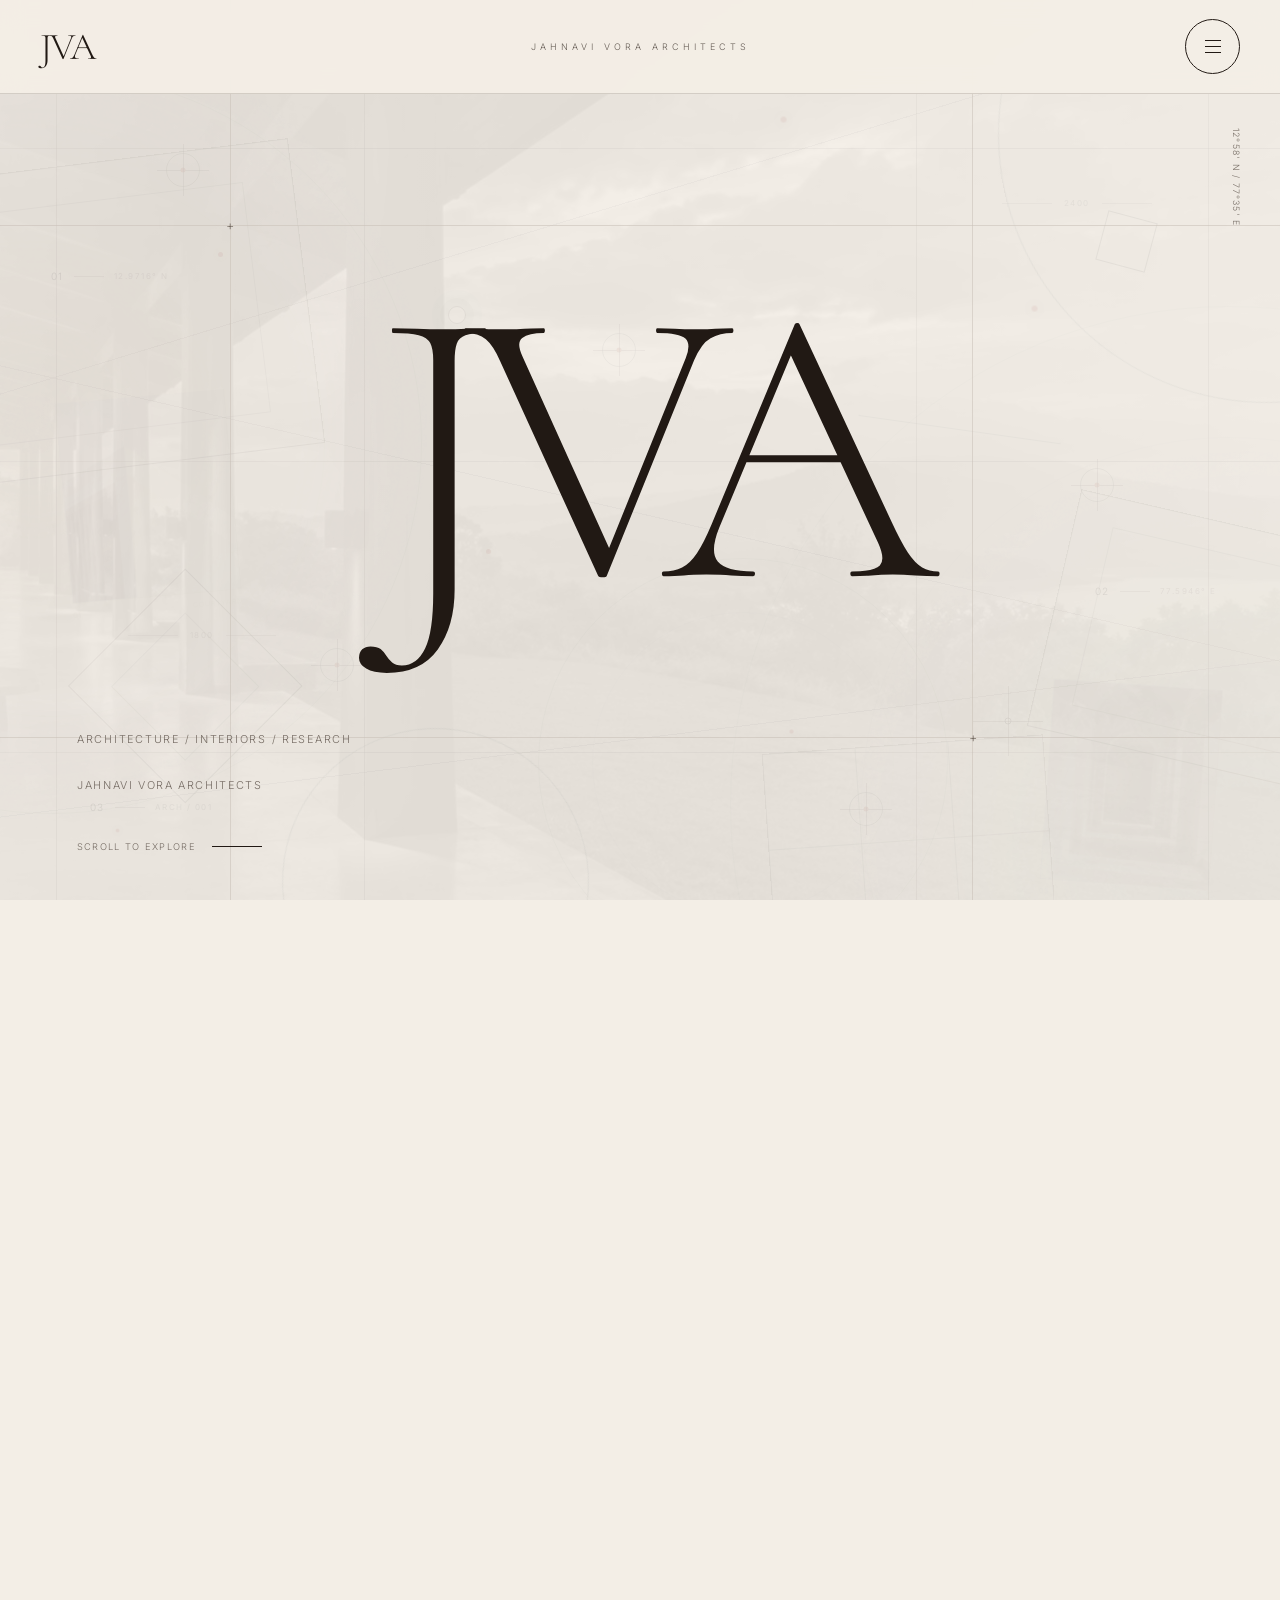
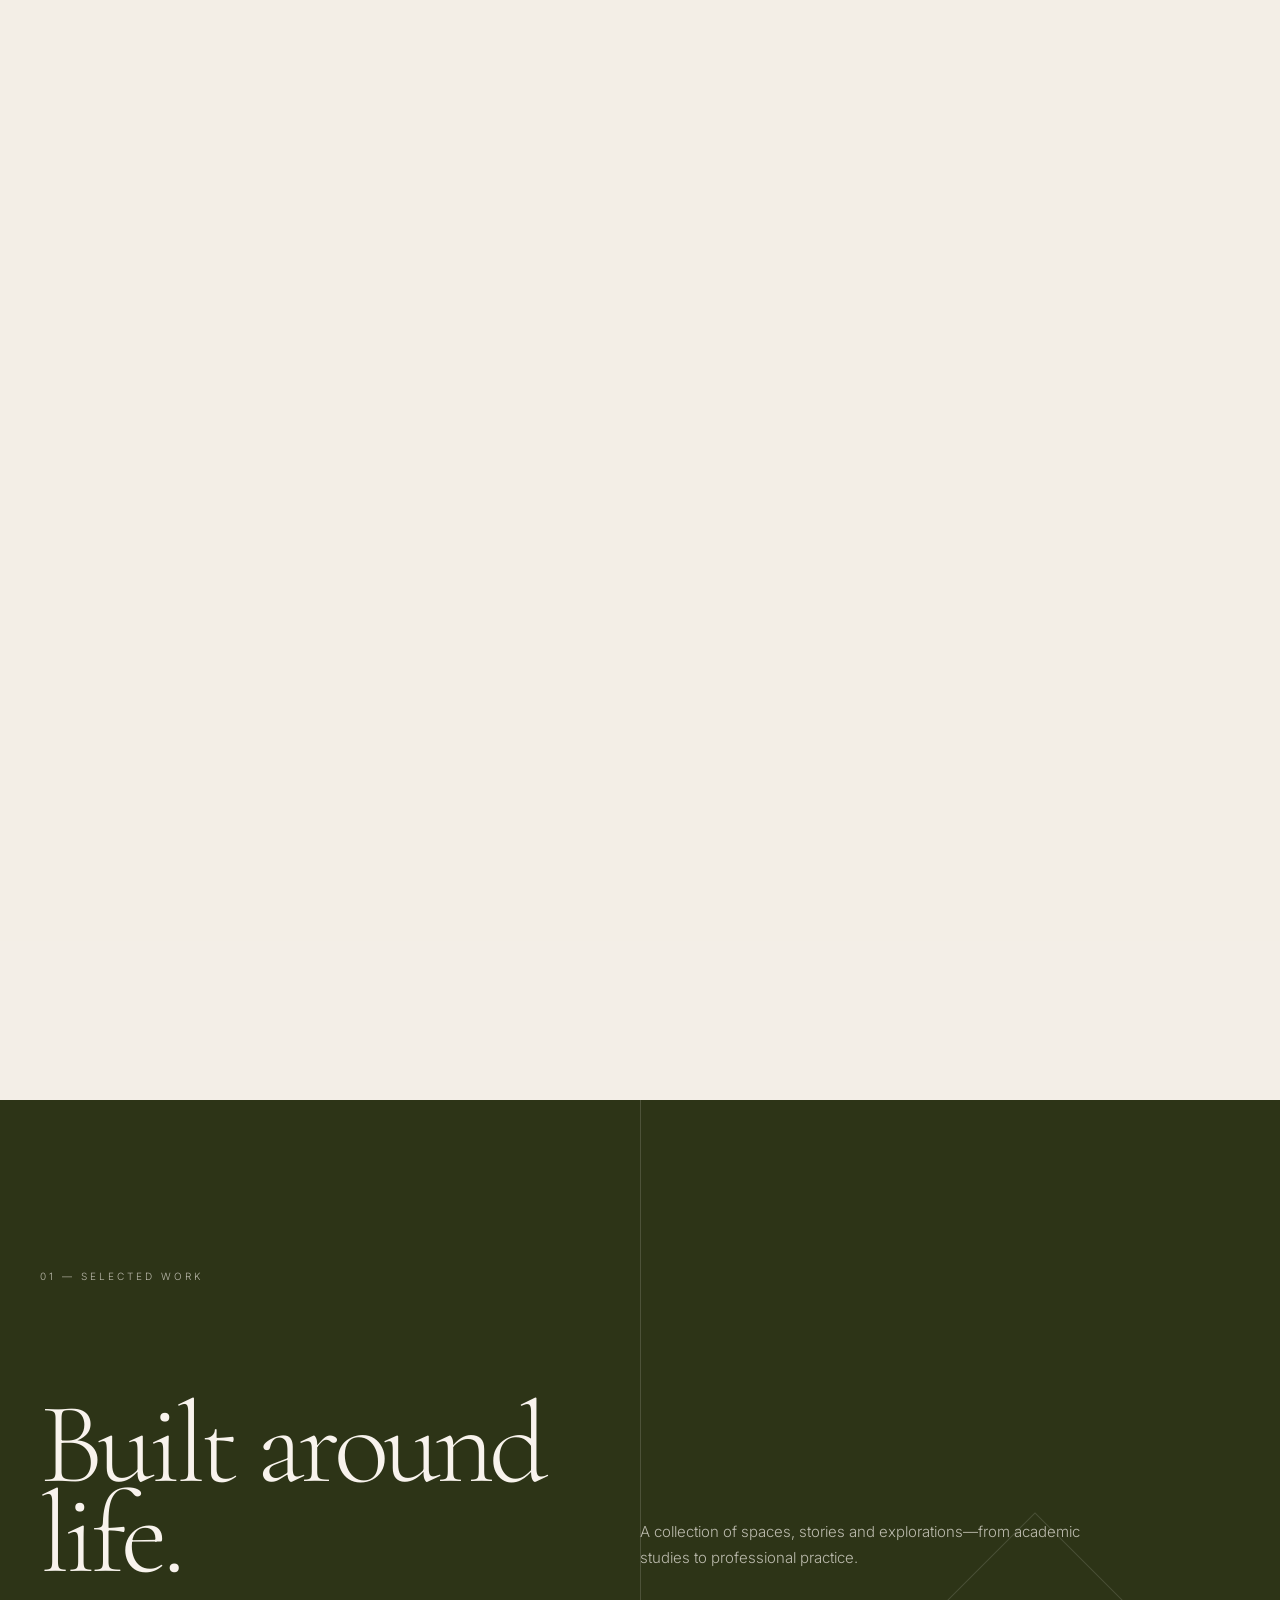
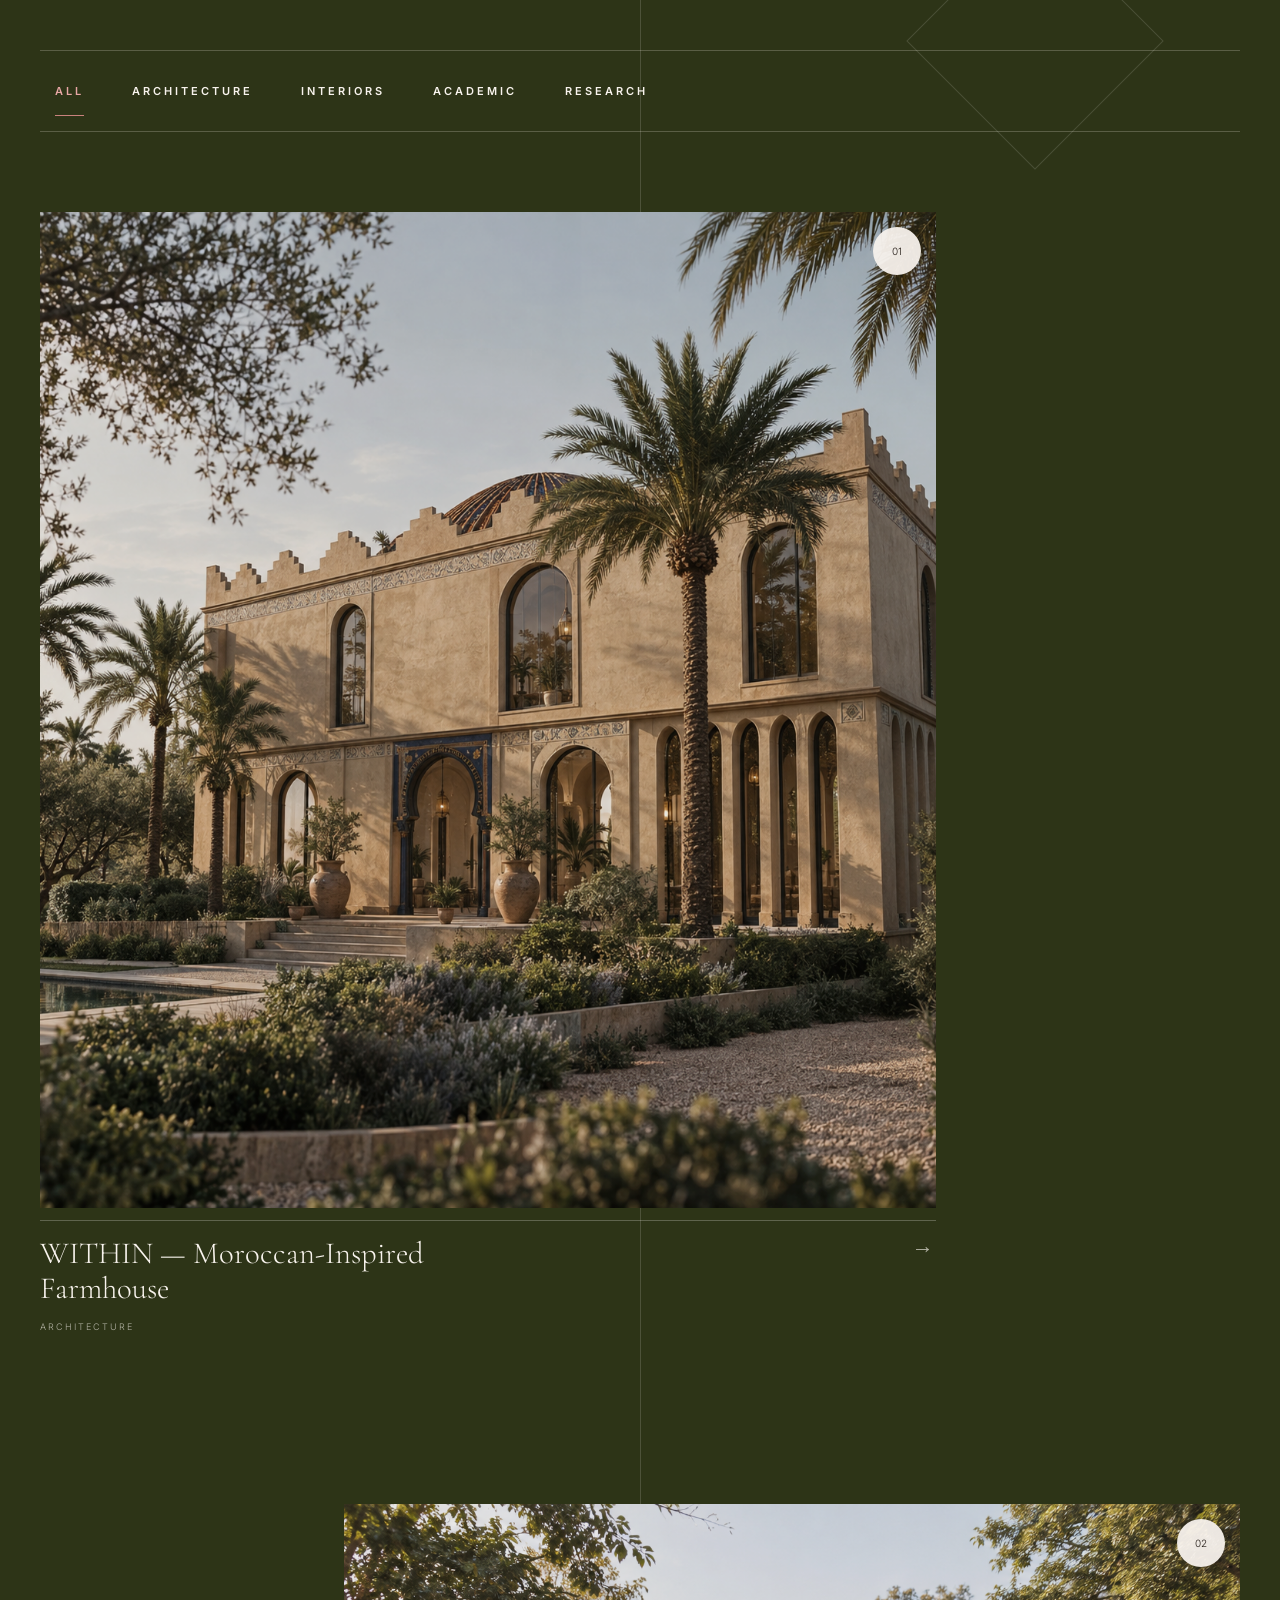
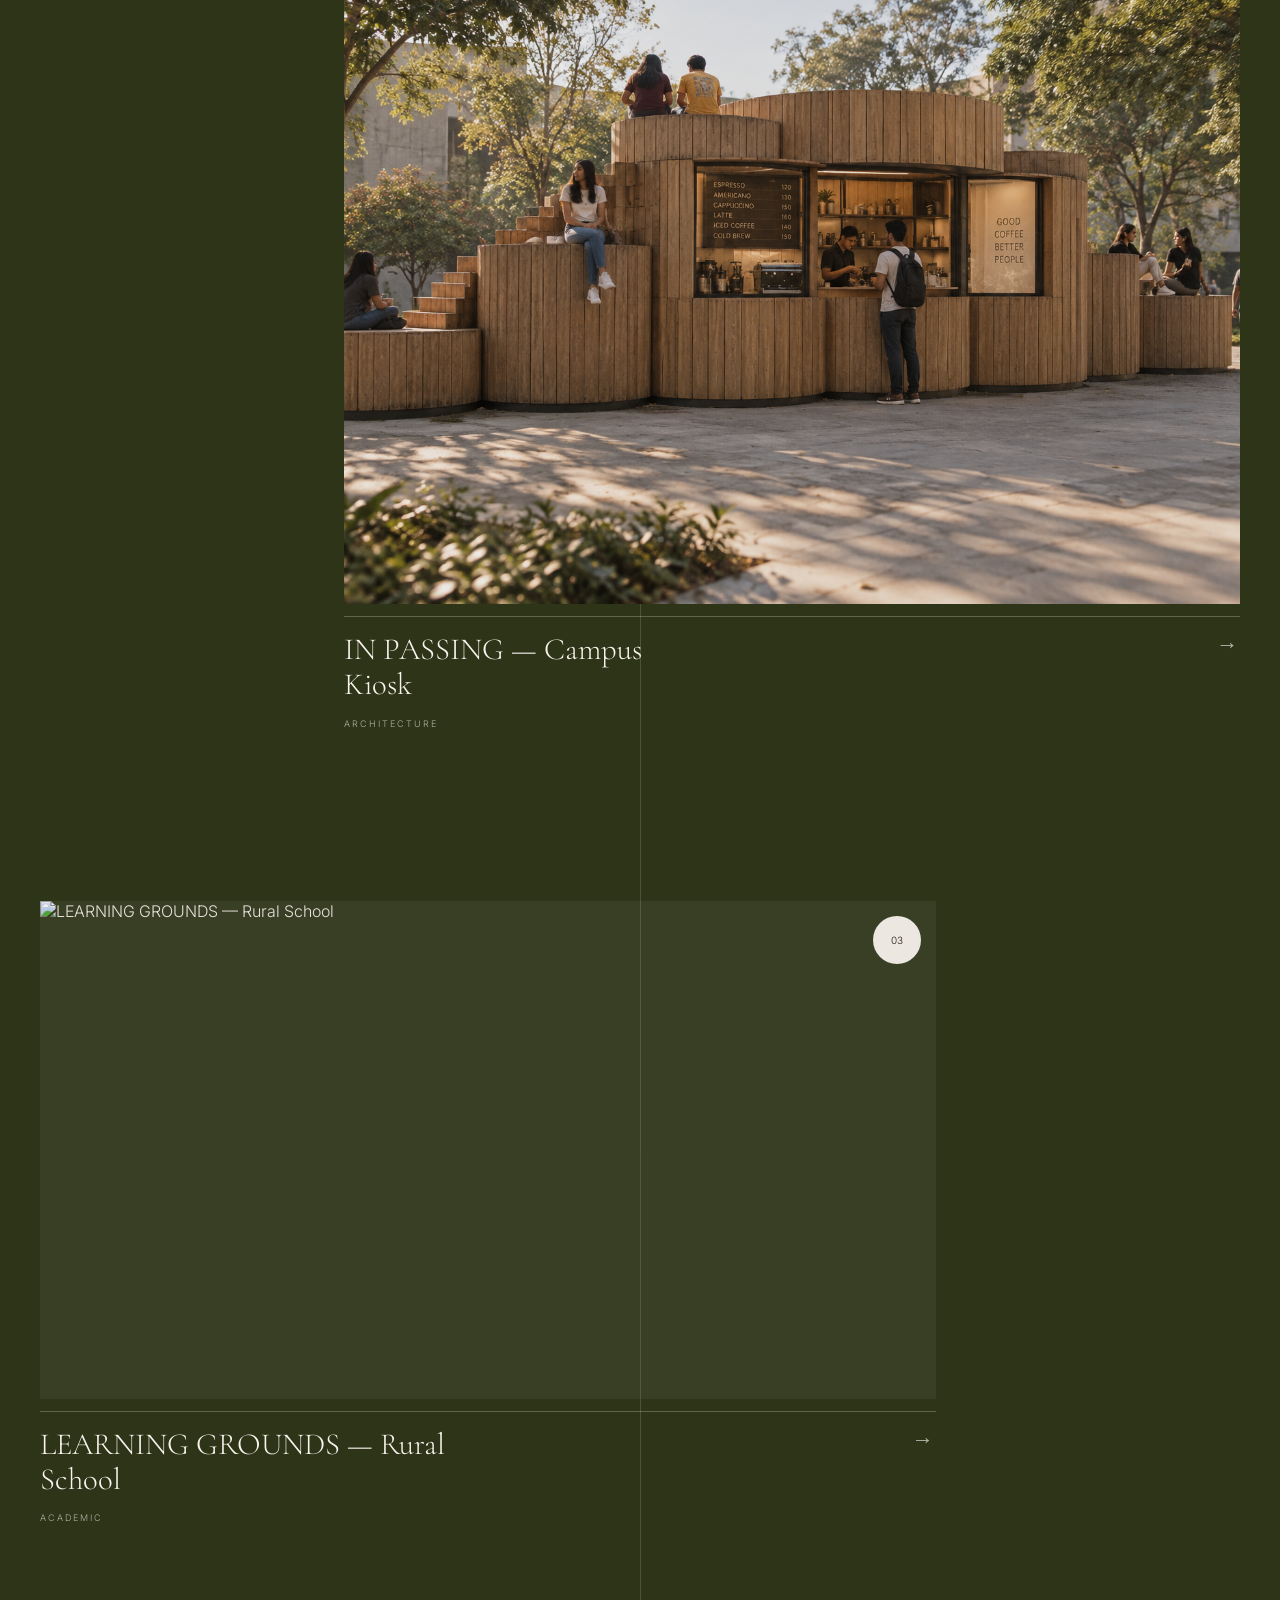
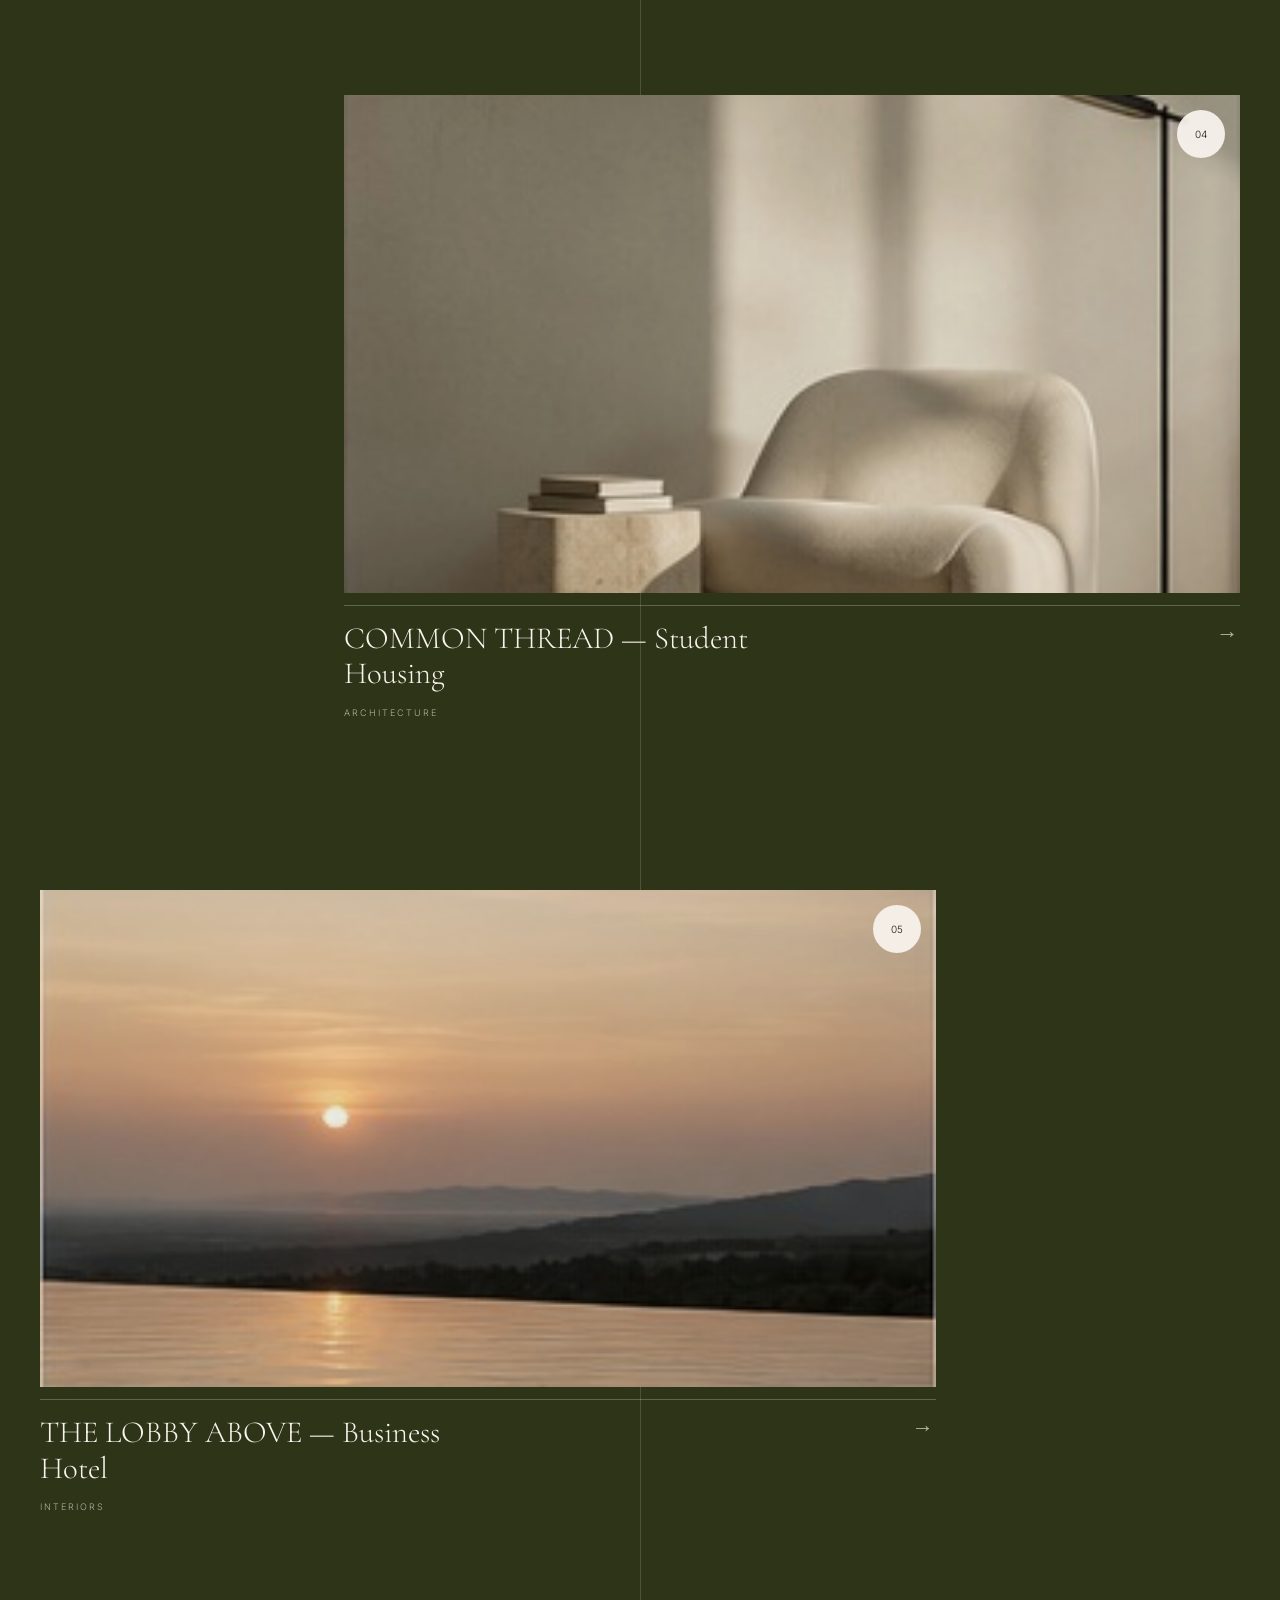
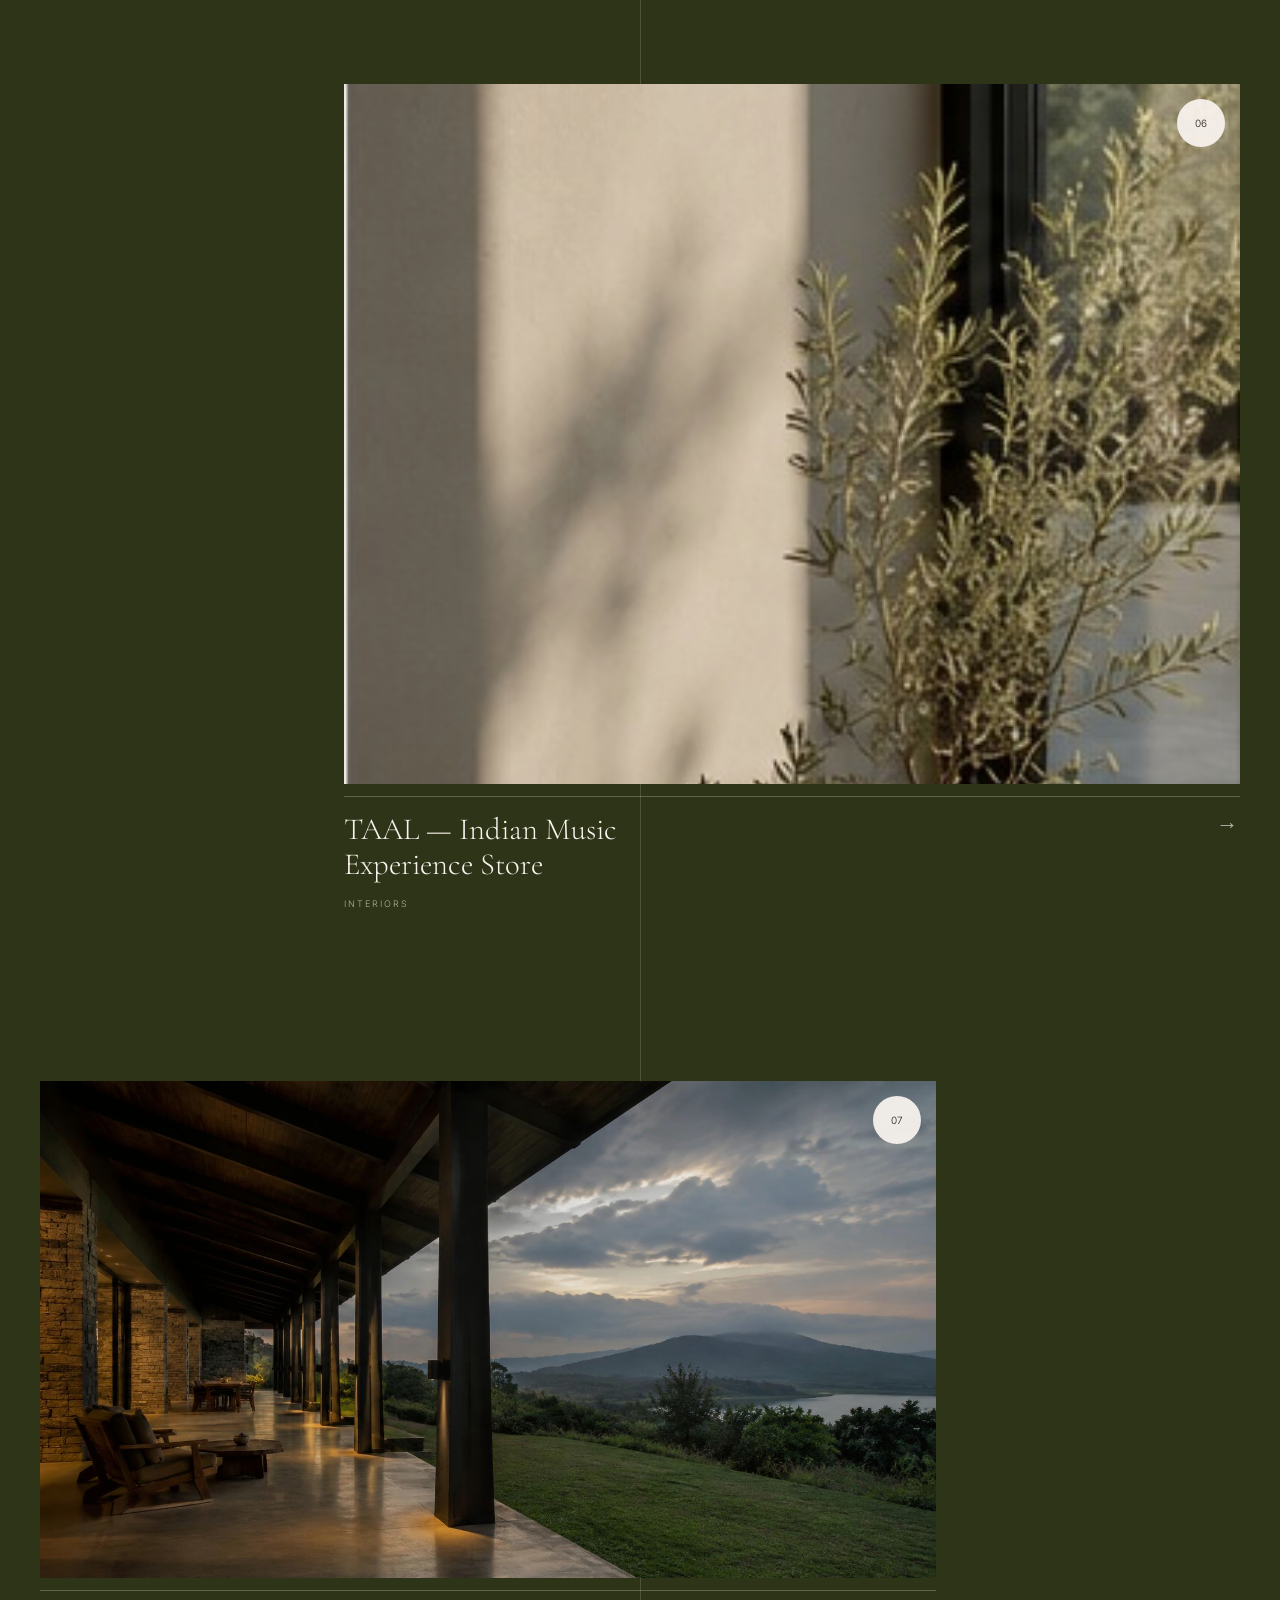
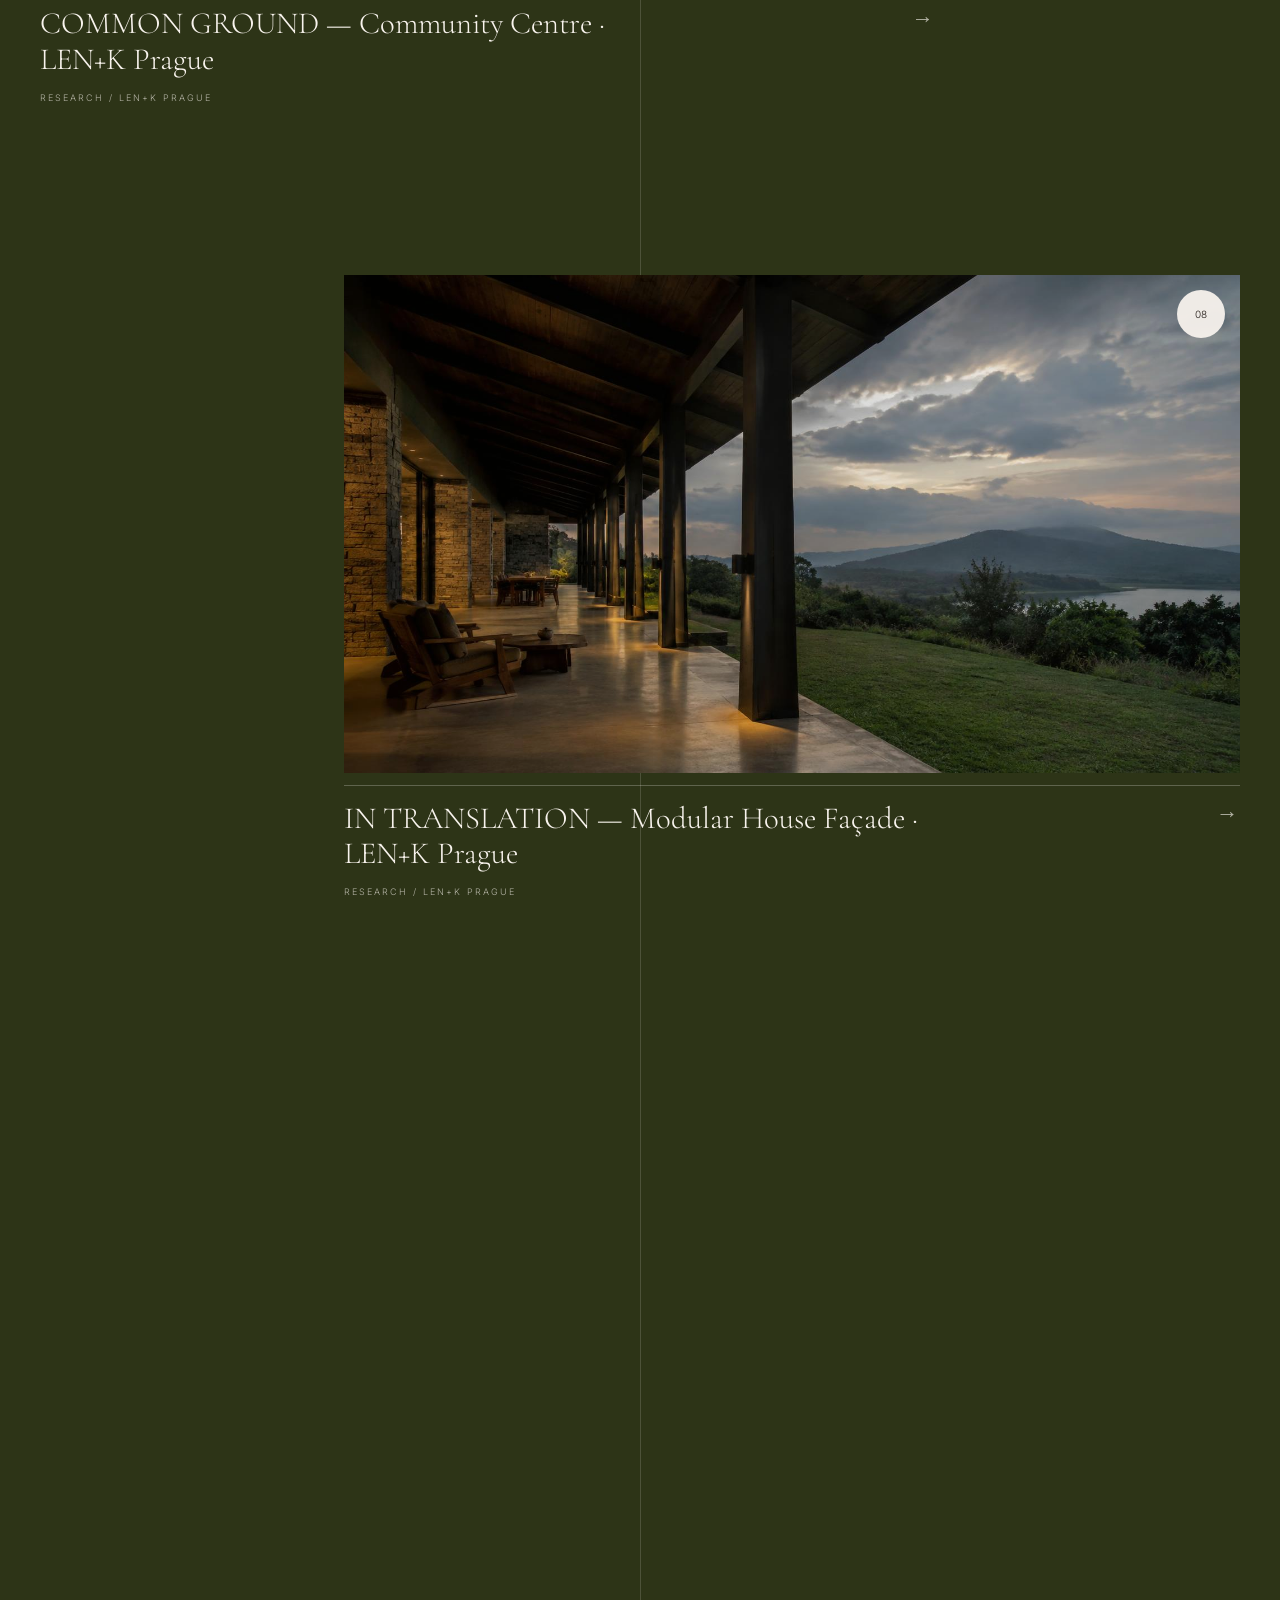
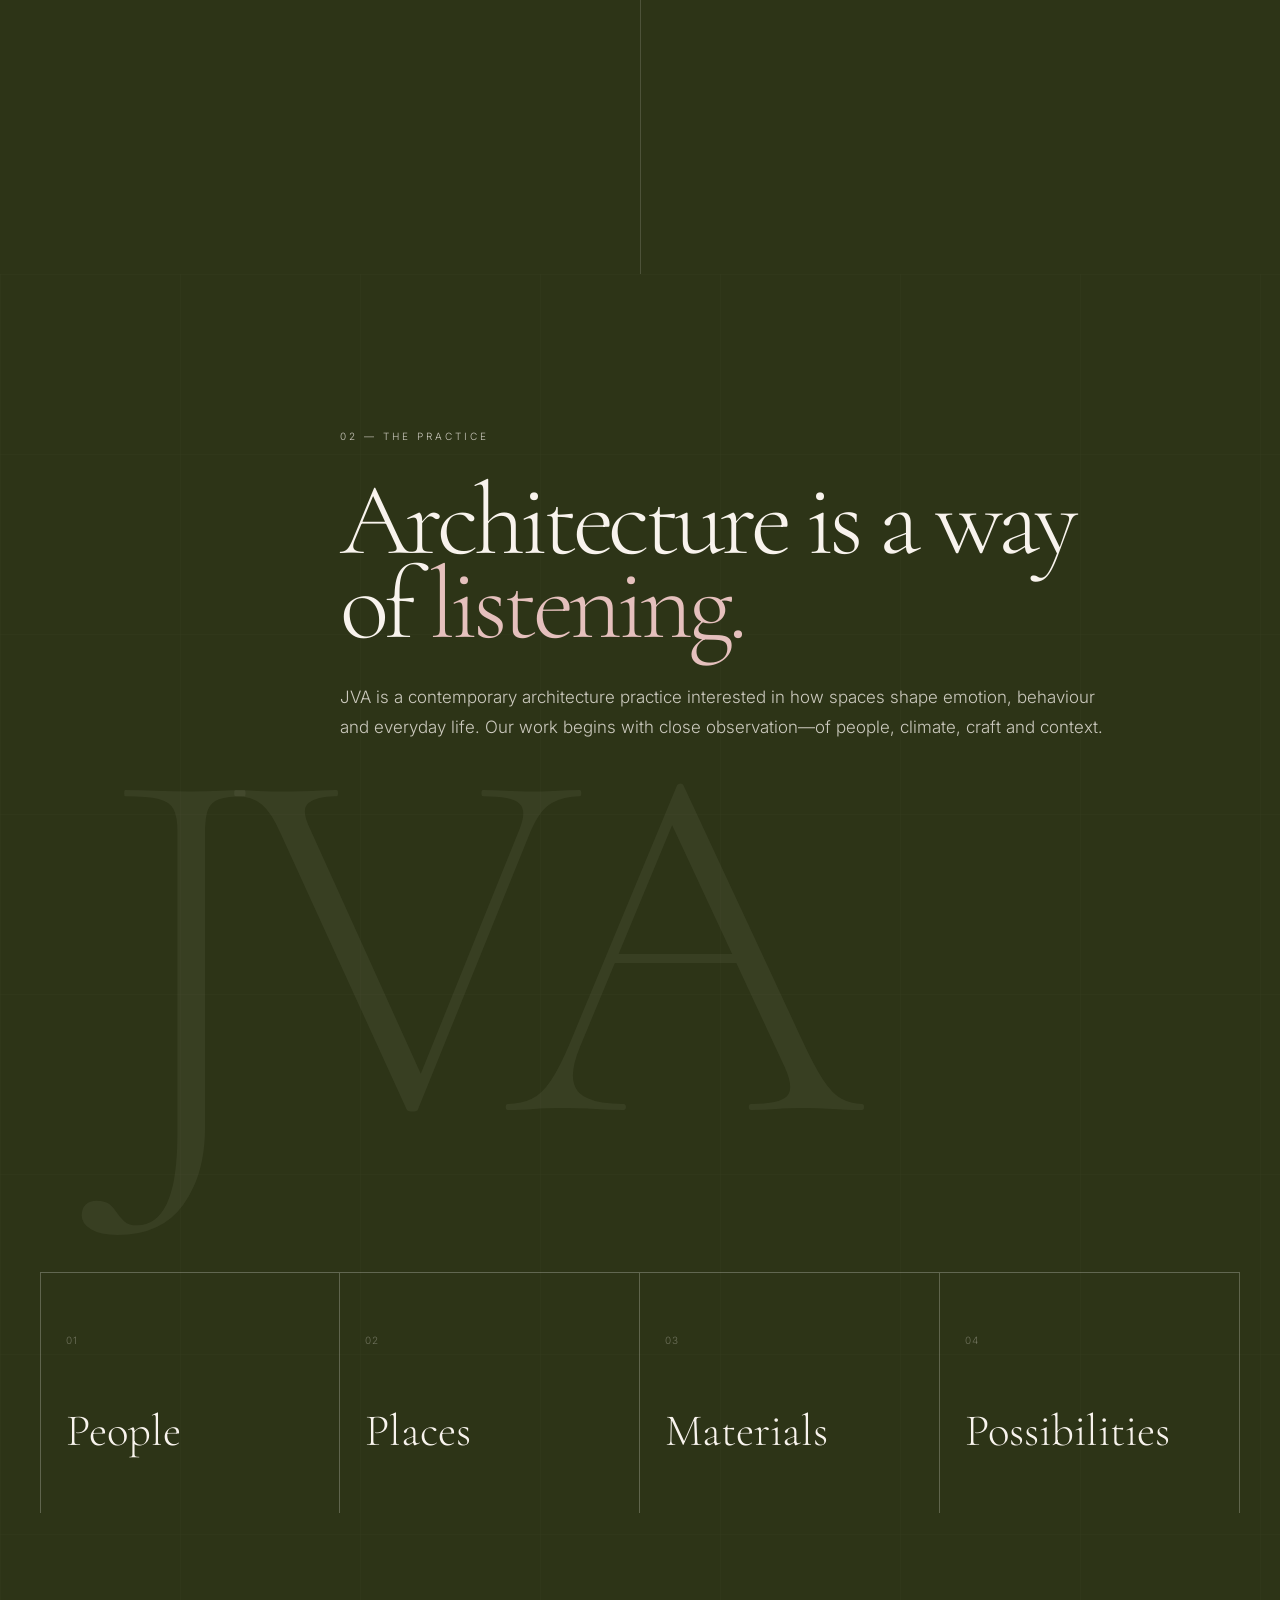
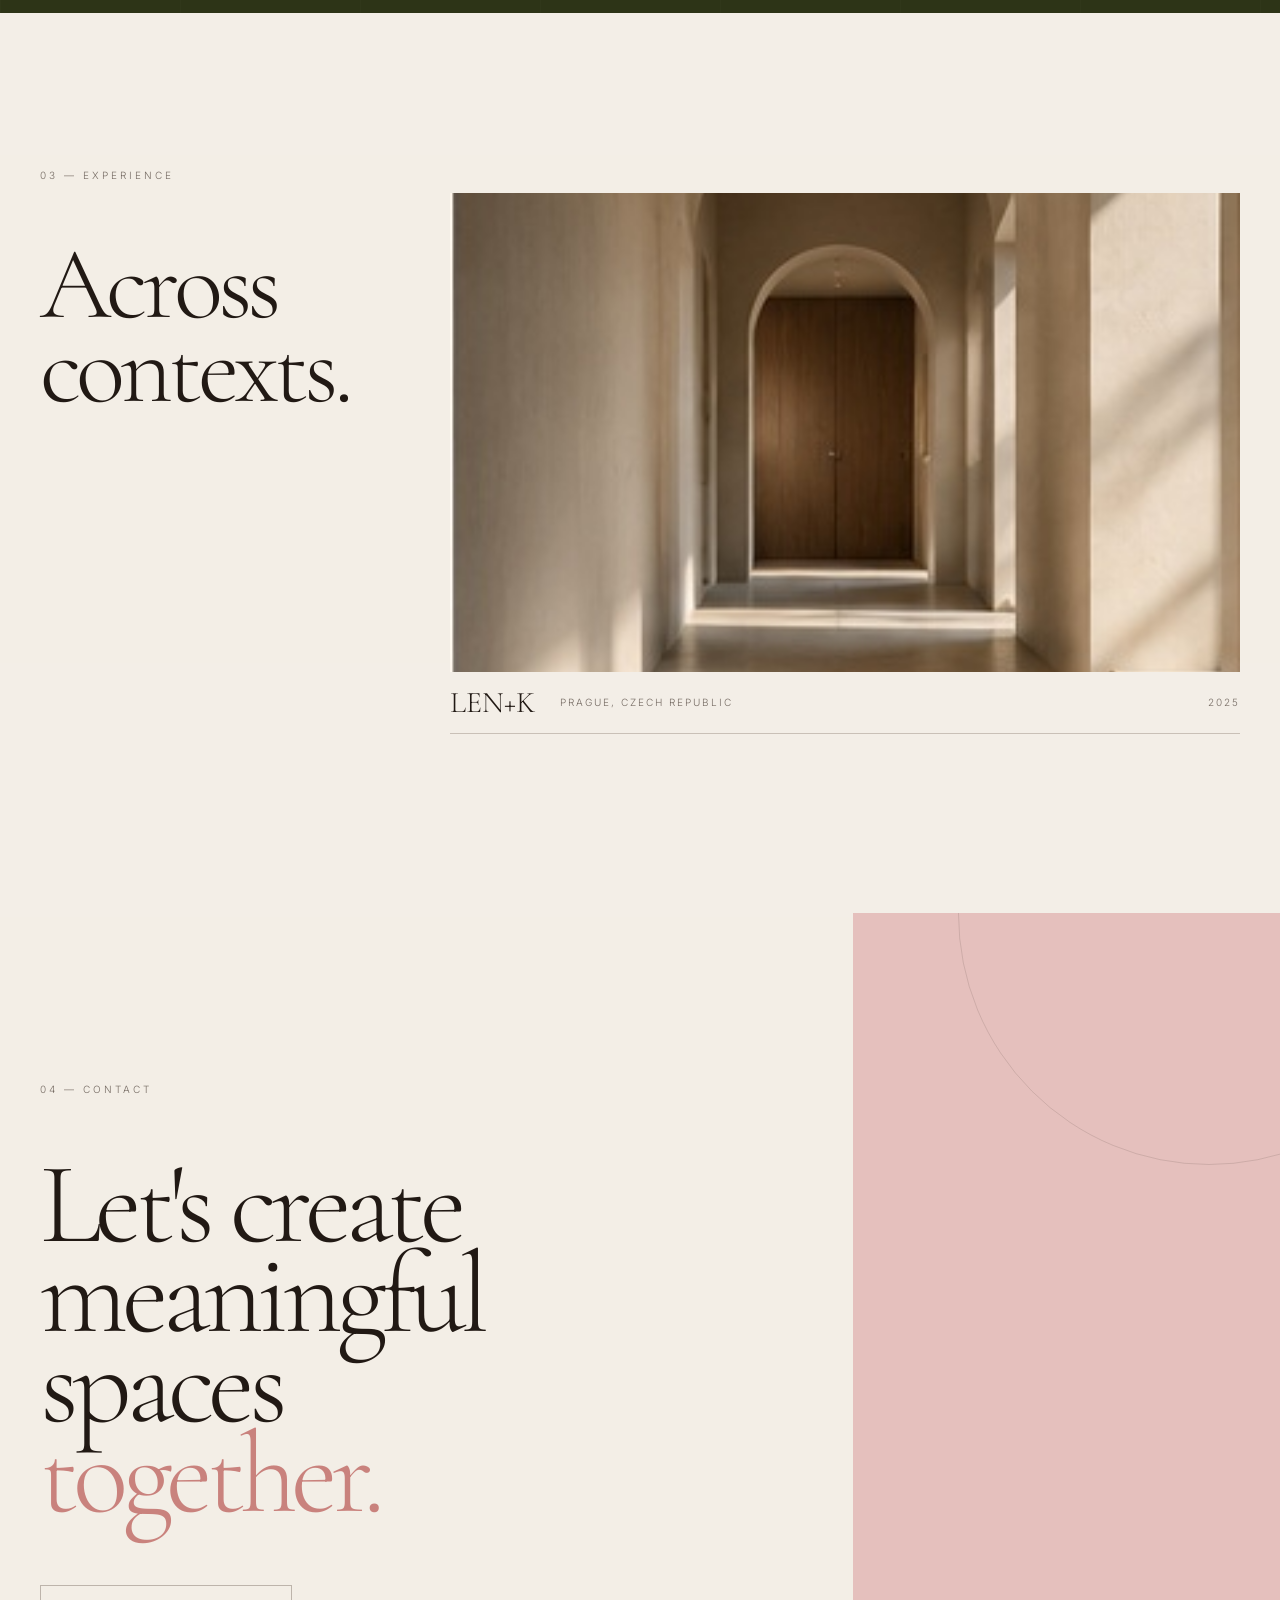
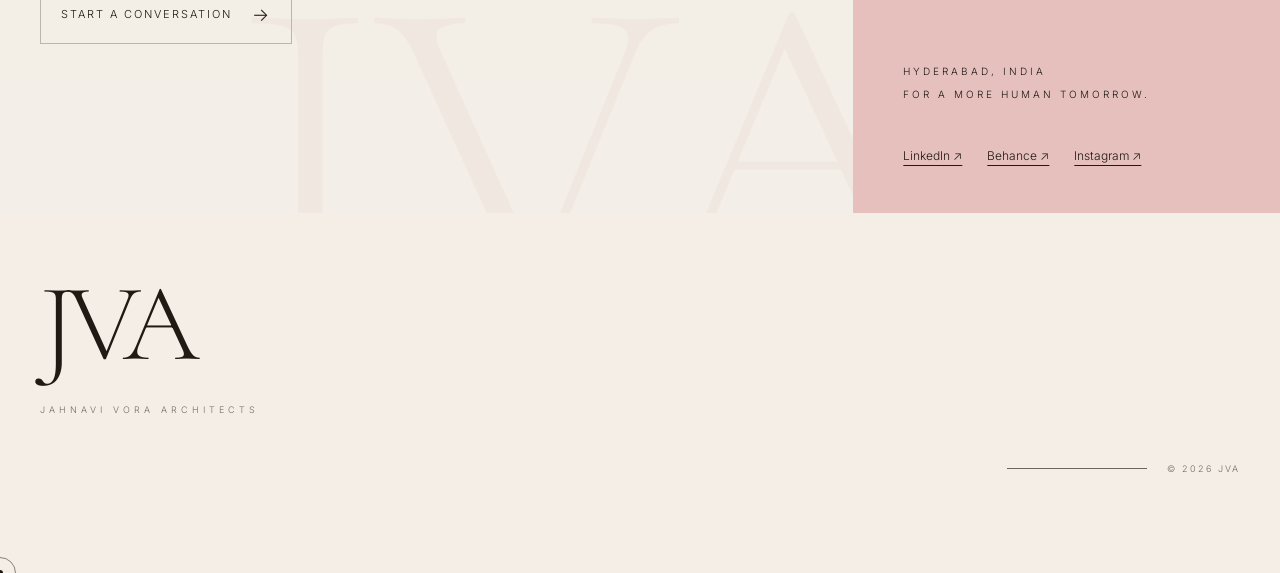
==== commit 02f81a12: "Add files via upload" ====
--- a/index.html
+++ b/index.html
@@ -564,319 +564,162 @@
 
 
 
-            <!-- Project Grid -->
+            <!-- Project List -->
 
             <div class="project-grid">
 
-
-
-                <!-- =========================================
-                     PROJECT 01
-                ========================================== -->
-
+                <!-- PROJECT 01 -->
                 <article
-                    class="project project-large"
-                    data-category="architecture"
-                >
-
-
+    class="project project-large"
+    data-category="architecture"
+    onclick="
+        sessionStorage.setItem('jvaWorkScroll', window.scrollY);
+        window.location.href='within.html';
+    "
+    role="link"
+    tabindex="0"
+    onkeydown="
+        if(event.key === 'Enter' || event.key === ' ')
+        {
+            sessionStorage.setItem('jvaWorkScroll', window.scrollY);
+            window.location.href='within.html';
+        }
+    "
+>
                     <div class="project-image">
-
-                        <img
-                            src="assets/courtyard-house.jpg"
-                            alt="The Courtyard House"
-                            loading="lazy"
-                        >
-
-                        <span class="project-number">
-                            01
-                        </span>
-
-                    </div>
-
-
+                        <img src="assets/within-02.PNG" alt="WITHIN — Moroccan-Inspired Farmhouse" loading="lazy">
+                        <span class="project-number">01</span>
+                    </div>
                     <div class="project-info">
-
                         <div>
-
-                            <h3>
-                                The Courtyard House
-                            </h3>
-
-                            <span>
-                                RESIDENTIAL
-                            </span>
-
+                            <h3>WITHIN — Moroccan-Inspired Farmhouse</h3>
+                            <span>ARCHITECTURE</span>
                         </div>
-
-
-                        <span class="project-arrow">
-                            →
-                        </span>
-
-                    </div>
-
-
+                        <span class="project-arrow">→</span>
+                    </div>
                 </article>
 
-
-
-                <!-- =========================================
-                     PROJECT 02
-                ========================================== -->
-
-                <article
-                    class="project project-medium"
-                    data-category="architecture"
-                >
-
-
+                <!-- PROJECT 02 -->
+                <article class="project project-medium" data-category="architecture">
                     <div class="project-image">
-
-                        <img
-                            src="assets/kiosk.jpg"
-                            alt="Kiosk 2.0"
-                            loading="lazy"
-                        >
-
-                        <span class="project-number">
-                            02
-                        </span>
-
-                    </div>
-
-
+                        <img src="assets/2/IN PASSING hero render .PNG" alt="IN PASSING — Campus Kiosk" loading="lazy">
+                        <span class="project-number">02</span>
+                    </div>
                     <div class="project-info">
-
                         <div>
-
-                            <h3>
-                                Kiosk 2.0
-                            </h3>
-
-                            <span>
-                                PUBLIC / RETAIL
-                            </span>
-
+                            <h3>IN PASSING — Campus Kiosk</h3>
+                            <span>ARCHITECTURE</span>
                         </div>
-
-
-                        <span class="project-arrow">
-                            →
-                        </span>
-
-                    </div>
-
-
+                        <span class="project-arrow">→</span>
+                    </div>
                 </article>
 
-
-
-                <!-- =========================================
-                     PROJECT 03
-                ========================================== -->
-
-                <article
-                    class="project project-wide"
-                    data-category="academic"
-                >
-
-
+                <!-- PROJECT 03 -->
+                <article class="project project-wide" data-category="academic">
                     <div class="project-image">
-
-                        <img
-                            src="assets/learning-landscapes.jpg"
-                            alt="Learning Landscapes"
-                            loading="lazy"
-                        >
-
-                        <span class="project-number">
-                            03
-                        </span>
-
-                    </div>
-
-
+                        <img src="assets/3/2b.jpeg" alt="LEARNING GROUNDS — Rural School" loading="lazy">
+                        <span class="project-number">03</span>
+                    </div>
                     <div class="project-info">
-
                         <div>
-
-                            <h3>
-                                Learning Landscapes
-                            </h3>
-
-                            <span>
-                                EDUCATION
-                            </span>
-
+                            <h3>LEARNING GROUNDS — Rural School</h3>
+                            <span>ACADEMIC</span>
                         </div>
-
-
-                        <span class="project-arrow">
-                            →
-                        </span>
-
-                    </div>
-
-
+                        <span class="project-arrow">→</span>
+                    </div>
                 </article>
 
-
-
-                <!-- =========================================
-                     PROJECT 04
-                ========================================== -->
-
-                <article
-                    class="project project-wide"
-                    data-category="interiors"
-                >
-
-
+                <!-- PROJECT 04 -->
+                <article class="project project-wide" data-category="architecture">
                     <div class="project-image">
-
-                        <img
-                            src="assets/urban-living.jpg"
-                            alt="Urban Living"
-                            loading="lazy"
-                        >
-
-                        <span class="project-number">
-                            04
-                        </span>
-
-                    </div>
-
-
+                        <img src="assets/urban-living.jpg" alt="COMMON THREAD — Student Housing" loading="lazy">
+                        <span class="project-number">04</span>
+                    </div>
                     <div class="project-info">
-
                         <div>
-
-                            <h3>
-                                Urban Living
-                            </h3>
-
-                            <span>
-                                HOUSING
-                            </span>
-
+                            <h3>COMMON THREAD — Student Housing</h3>
+                            <span>ARCHITECTURE</span>
                         </div>
-
-
-                        <span class="project-arrow">
-                            →
-                        </span>
-
-                    </div>
-
-
+                        <span class="project-arrow">→</span>
+                    </div>
                 </article>
 
-
-
-                <!-- =========================================
-                     PROJECT 05
-                ========================================== -->
-
-                <article
-                    class="project project-wide"
-                    data-category="interiors"
-                >
-
-
+                <!-- PROJECT 05 -->
+                <article class="project project-wide" data-category="interiors">
                     <div class="project-image">
-
-                        <img
-                            src="assets/listening-hotel.jpg"
-                            alt="The Listening Hotel"
-                            loading="lazy"
-                        >
-
-                        <span class="project-number">
-                            05
-                        </span>
-
-                    </div>
-
-
+                        <img src="assets/listening-hotel.jpg" alt="THE LOBBY ABOVE — Business Hotel" loading="lazy">
+                        <span class="project-number">05</span>
+                    </div>
                     <div class="project-info">
-
                         <div>
-
-                            <h3>
-                                The Listening Hotel
-                            </h3>
-
-                            <span>
-                                HOSPITALITY
-                            </span>
-
+                            <h3>THE LOBBY ABOVE — Business Hotel</h3>
+                            <span>INTERIORS</span>
                         </div>
-
-
-                        <span class="project-arrow">
-                            →
-                        </span>
-
-                    </div>
-
-
+                        <span class="project-arrow">→</span>
+                    </div>
                 </article>
 
-
-
-                <!-- =========================================
-                     PROJECT 06
-                ========================================== -->
-
-                <article
-                    class="project project-medium"
-                    data-category="research"
-                >
-
-
+                <!-- PROJECT 06 -->
+                <article class="project project-medium" data-category="interiors">
                     <div class="project-image">
-
-                        <img
-                            src="assets/tal.jpg"
-                            alt="Tal Music Experience Store"
-                            loading="lazy"
-                        >
-
-                        <span class="project-number">
-                            06
-                        </span>
-
-                    </div>
-
-
+                        <img src="assets/tal.jpg" alt="TAAL — Indian Music Experience Store" loading="lazy">
+                        <span class="project-number">06</span>
+                    </div>
                     <div class="project-info">
-
                         <div>
-
-                            <h3>
-                                Tal — Music Experience Store
-                            </h3>
-
-                            <span>
-                                INTERIOR / CULTURAL
-                            </span>
-
+                            <h3>TAAL — Indian Music Experience Store</h3>
+                            <span>INTERIORS</span>
                         </div>
-
-
-                        <span class="project-arrow">
-                            →
-                        </span>
-
-                    </div>
-
-
+                        <span class="project-arrow">→</span>
+                    </div>
                 </article>
 
-
-            </div>
-
+                <!-- PROJECT 07 -->
+                <article class="project project-wide" data-category="research">
+                    <div class="project-image">
+                        <img src="assets/jva-veranda.jpg" alt="COMMON GROUND — Community Centre · LEN+K Prague" loading="lazy">
+                        <span class="project-number">07</span>
+                    </div>
+                    <div class="project-info">
+                        <div>
+                            <h3>COMMON GROUND — Community Centre · LEN+K Prague</h3>
+                            <span>RESEARCH / LEN+K PRAGUE</span>
+                        </div>
+                        <span class="project-arrow">→</span>
+                    </div>
+                </article>
+
+                <!-- PROJECT 08 -->
+                <article class="project project-wide" data-category="research">
+                    <div class="project-image">
+                        <img src="assets/jva-veranda.jpg" alt="IN TRANSLATION — Modular House Façade · LEN+K Prague" loading="lazy">
+                        <span class="project-number">08</span>
+                    </div>
+                    <div class="project-info">
+                        <div>
+                            <h3>IN TRANSLATION — Modular House Façade · LEN+K Prague</h3>
+                            <span>RESEARCH / LEN+K PRAGUE</span>
+                        </div>
+                        <span class="project-arrow">→</span>
+                    </div>
+                </article>
+
+                <!-- PROJECT 09 -->
+                <article class="project project-wide" data-category="interiors">
+                    <div class="project-image">
+                        <img src="assets/jva-veranda.jpg" alt="BETWEEN INSIDE &amp; OUT — Balcony Renovation · Freelance" loading="lazy">
+                        <span class="project-number">09</span>
+                    </div>
+                    <div class="project-info">
+                        <div>
+                            <h3>BETWEEN INSIDE &amp; OUT — Balcony Renovation · Freelance</h3>
+                            <span>INTERIORS / FREELANCE</span>
+                        </div>
+                        <span class="project-arrow">→</span>
+                    </div>
+                </article>
+
+            </div>
 
         </section>
 
--- a/style.css
+++ b/style.css
@@ -5232,14 +5232,22 @@
     letter-spacing: 0.01em;
 }
 
-.work-section .work-filters,
+.work-section .work-filters {
+    position: relative;
+    z-index: 5;
+}
+
 .work-section .work-filters button {
     font-weight: 600 !important;
-    color: rgba(45, 37, 31, 0.78) !important;
+    color: rgba(45, 37, 31, 0.85) !important;
+}
+
+.work-section .work-filters button:hover {
+    color: #211914 !important;
 }
 
 .work-section .work-filters button.active {
-    color: var(--rose) !important;
+    color: #c9827d !important;
 }
 
 /* Keep content readable above the decorative layer */
@@ -5505,3 +5513,201 @@
         color: var(--ink);
     }
 }
+
+
+/* =========================================================
+   WORK SECTION — DARK OLIVE / EDITORIAL PROJECT ROWS
+========================================================= */
+
+.work-section {
+    background: #2D3417 !important;
+    color: var(--cream-light);
+    overflow: hidden;
+}
+
+/* Let the section feel like a dark architectural field. */
+.work-section::before {
+    background: rgba(248,243,237,.16) !important;
+}
+
+.work-section::after {
+    border-color: rgba(248,243,237,.14) !important;
+}
+
+.work-intro .section-label,
+.work-intro p {
+    color: rgba(248,243,237,.70) !important;
+}
+
+.work-intro h2 {
+    color: var(--cream-light);
+}
+
+.work-filters {
+    border-top-color: rgba(248,243,237,.22) !important;
+    border-bottom-color: rgba(248,243,237,.22) !important;
+}
+
+.work-filters button {
+    color: rgba(248,243,237,.76) !important;
+}
+
+.work-filters button:hover,
+.work-filters button.active {
+    color: #E6B7B4 !important;
+}
+
+/* One project per row, alternating sides. */
+.project-grid {
+    display: flex !important;
+    flex-direction: column !important;
+    gap: 170px !important;
+    margin-top: 80px !important;
+}
+
+.project {
+    --project-scroll-x: 0px;
+    width: min(70vw, 980px) !important;
+    margin: 0 !important;
+    grid-column: auto !important;
+    align-self: flex-start;
+    opacity: 0;
+    transform: translate3d(var(--project-scroll-x), 70px, 0) !important;
+    transition:
+        opacity .9s ease,
+        transform 1s cubic-bezier(.2,.7,.2,1) !important;
+}
+
+.project:nth-child(even) {
+    align-self: flex-end;
+}
+
+.project.revealed {
+    opacity: 1;
+    transform: translate3d(var(--project-scroll-x), 0, 0) !important;
+}
+
+/* Scroll-driven horizontal movement: JS updates the variable. */
+.project-image {
+    background: rgba(248,243,237,.08);
+}
+
+.project-image::after {
+    background: rgba(15,18,8,.08) !important;
+}
+
+.project-number {
+    background: rgba(248,243,237,.94) !important;
+    color: #211914 !important;
+}
+
+.project-info {
+    border-top-color: rgba(248,243,237,.25) !important;
+}
+
+.project-info h3 {
+    color: var(--cream-light);
+}
+
+.project-info span {
+    color: rgba(248,243,237,.66) !important;
+}
+
+.project-arrow {
+    color: var(--cream-light) !important;
+}
+
+.project:hover .project-info h3,
+.project:hover .project-arrow {
+    color: #E6B7B4 !important;
+}
+
+.project.filter-hidden {
+    opacity: 0 !important;
+    transform: translate3d(var(--project-scroll-x), 20px, 0) !important;
+}
+
+@media (max-width: 1100px) {
+    .project {
+        width: min(78vw, 820px) !important;
+    }
+}
+
+@media (max-width: 768px) {
+    .work-section {
+        padding: 110px 20px 130px !important;
+    }
+
+    .project-grid {
+        gap: 100px !important;
+        margin-top: 55px !important;
+    }
+
+    .project,
+    .project:nth-child(even) {
+        width: 100% !important;
+        align-self: stretch !important;
+    }
+
+    .project.revealed {
+        transform: translate3d(var(--project-scroll-x), 0, 0) !important;
+    }
+}
+
+@media (prefers-reduced-motion: reduce) {
+    .project,
+    .project.revealed,
+    .project.filter-hidden {
+        transform: translate3d(0, 0, 0) !important;
+    }
+}
+
+
+/* =========================================================
+   PROJECT TITLES — NEW JVA PROJECT LIST
+========================================================= */
+.project-info h3 {
+    max-width: 85%;
+    line-height: 1.15;
+}
+
+@media (max-width: 768px) {
+    .project-info h3 {
+        max-width: 92%;
+    }
+}
+/* =========================================================
+   PROJECT FILTERS — DARK OLIVE SECTION
+========================================================= */
+
+.work-filters button {
+    color: rgba(248, 243, 237, 0.85) !important;
+}
+
+.work-filters button:hover {
+    color: #F8F3ED !important;
+}
+
+.work-filters button.active {
+    color: #E6A6A4 !important;
+}
+/* =========================================================
+   FINAL OVERRIDE — WORK FILTERS ON DARK OLIVE
+   ========================================================= */
+.work-section .work-filters button,
+.work-section .work-filters button:not(.active) {
+    color: #F8F3ED !important;
+    opacity: 1 !important;
+    -webkit-text-fill-color: #F8F3ED !important;
+}
+
+.work-section .work-filters button:hover,
+.work-section .work-filters button:focus-visible {
+    color: #FFFFFF !important;
+    -webkit-text-fill-color: #FFFFFF !important;
+}
+
+.work-section .work-filters button.active {
+    color: #E6A6A4 !important;
+    -webkit-text-fill-color: #E6A6A4 !important;
+}
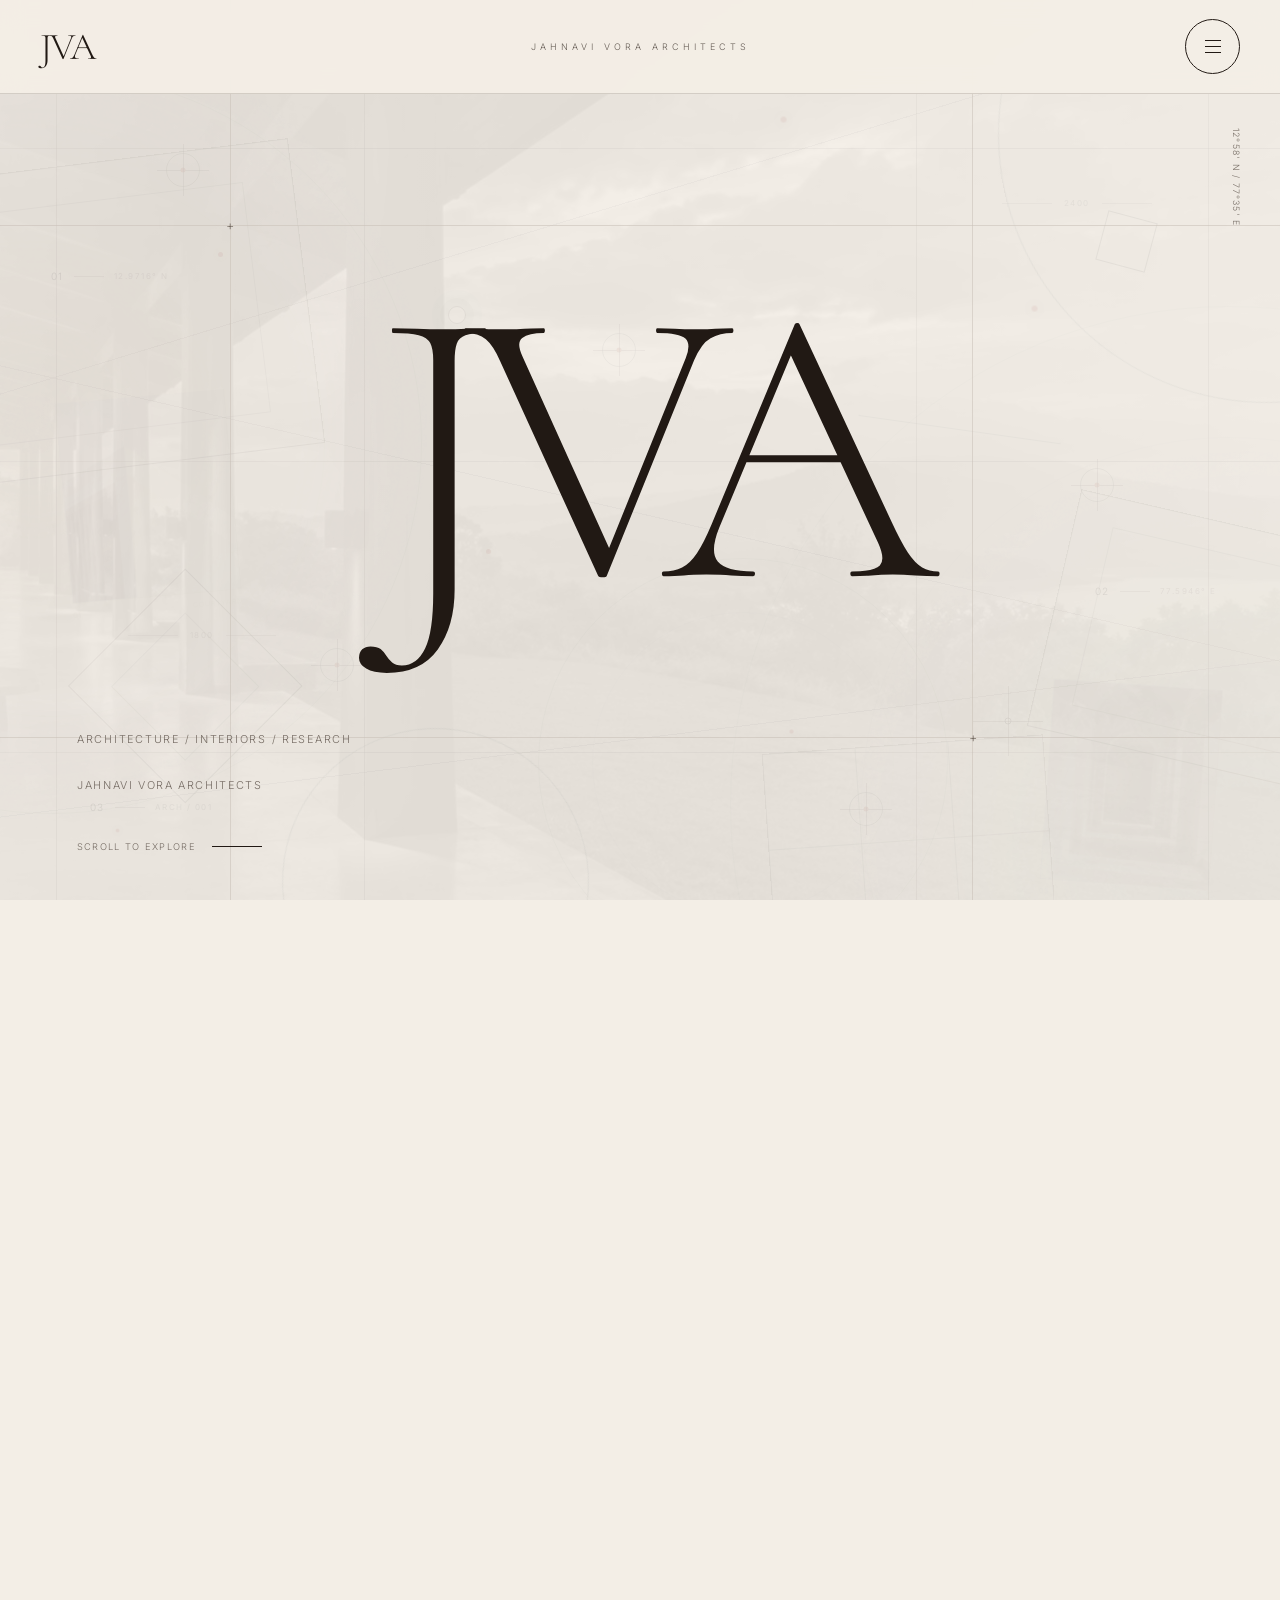
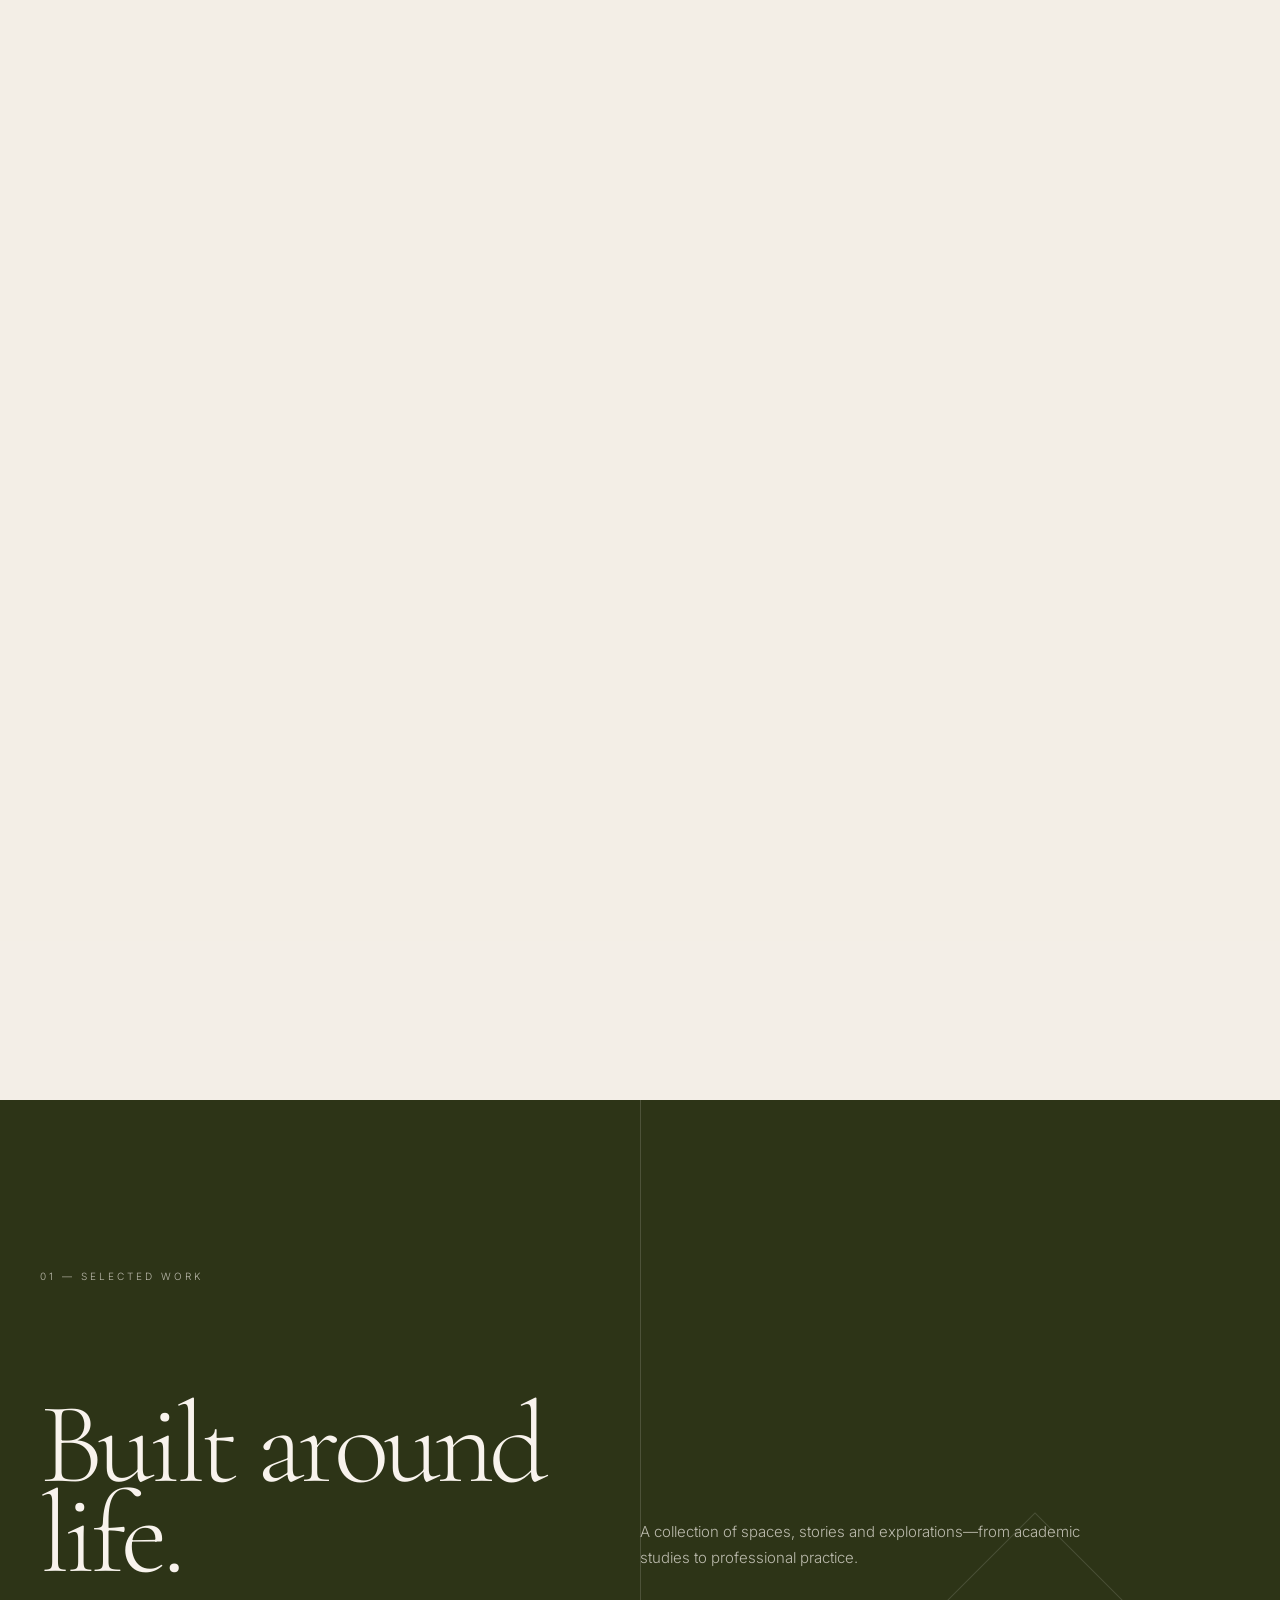
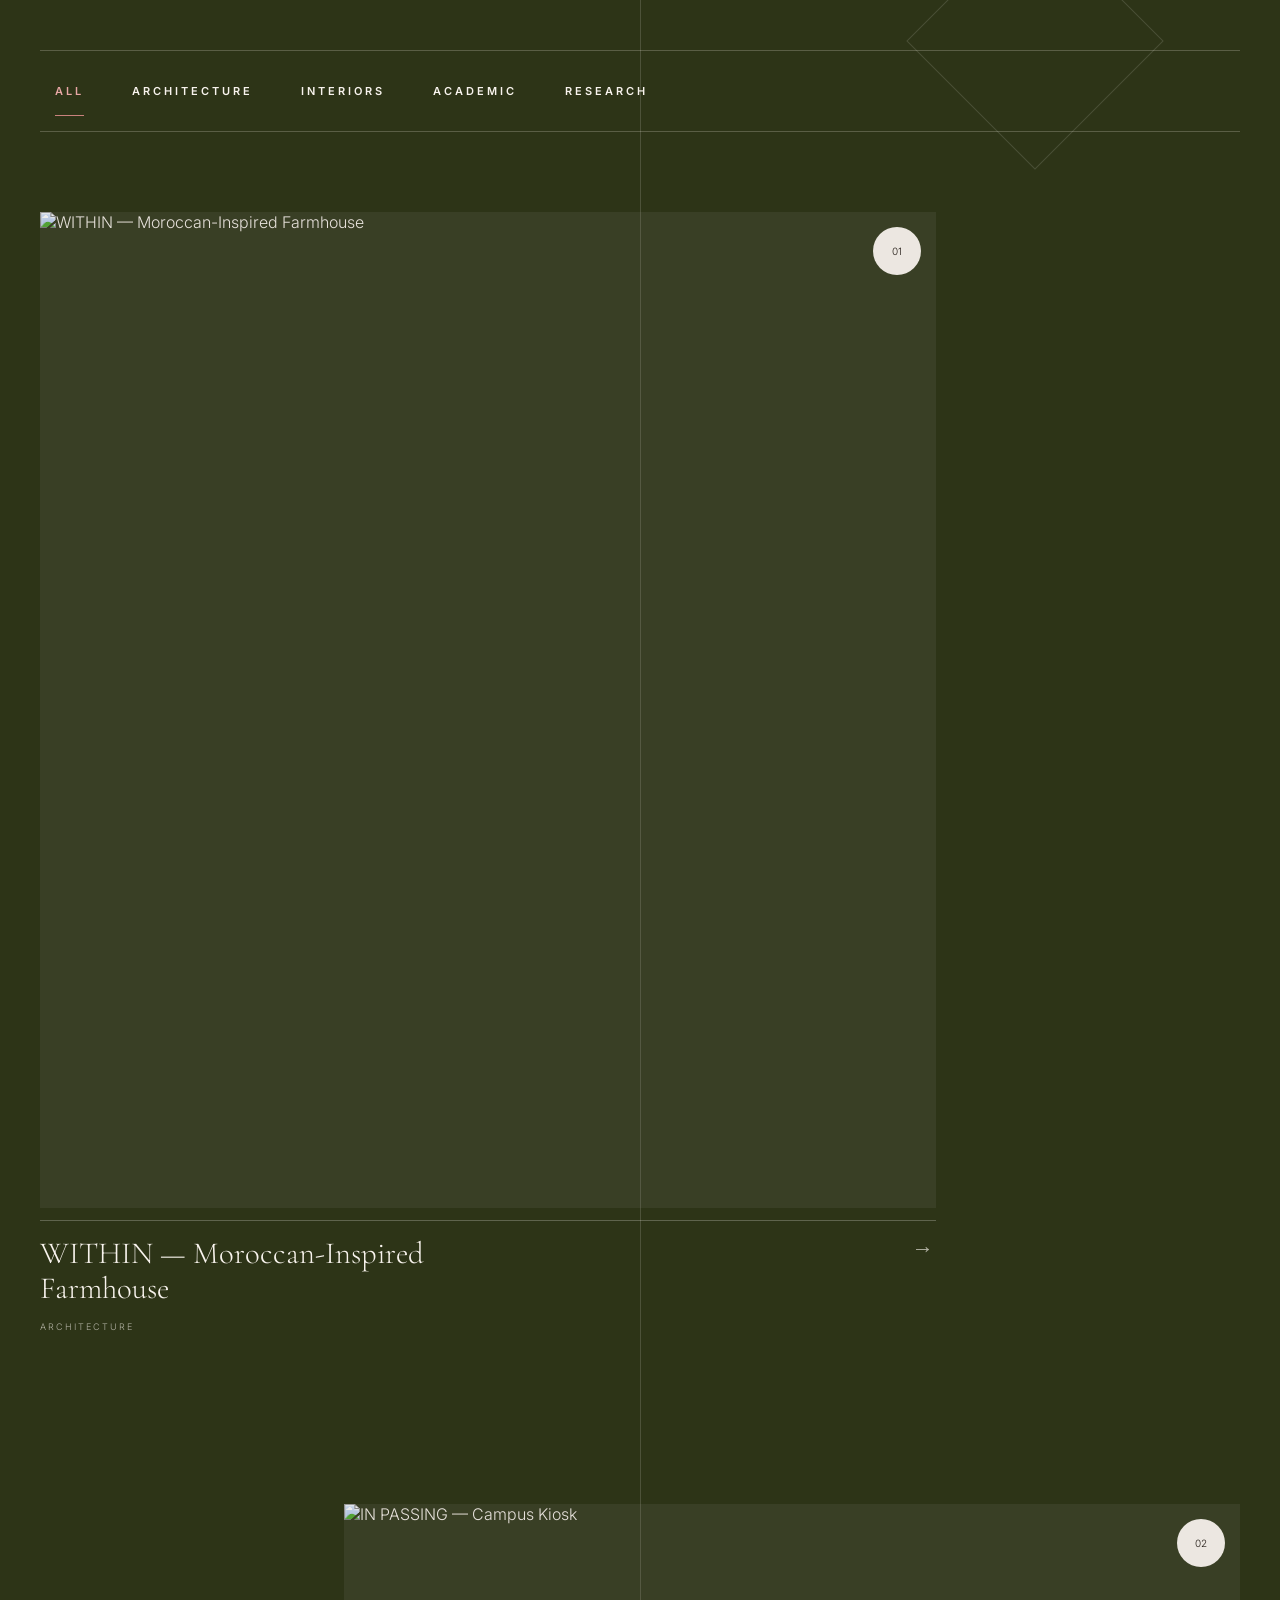
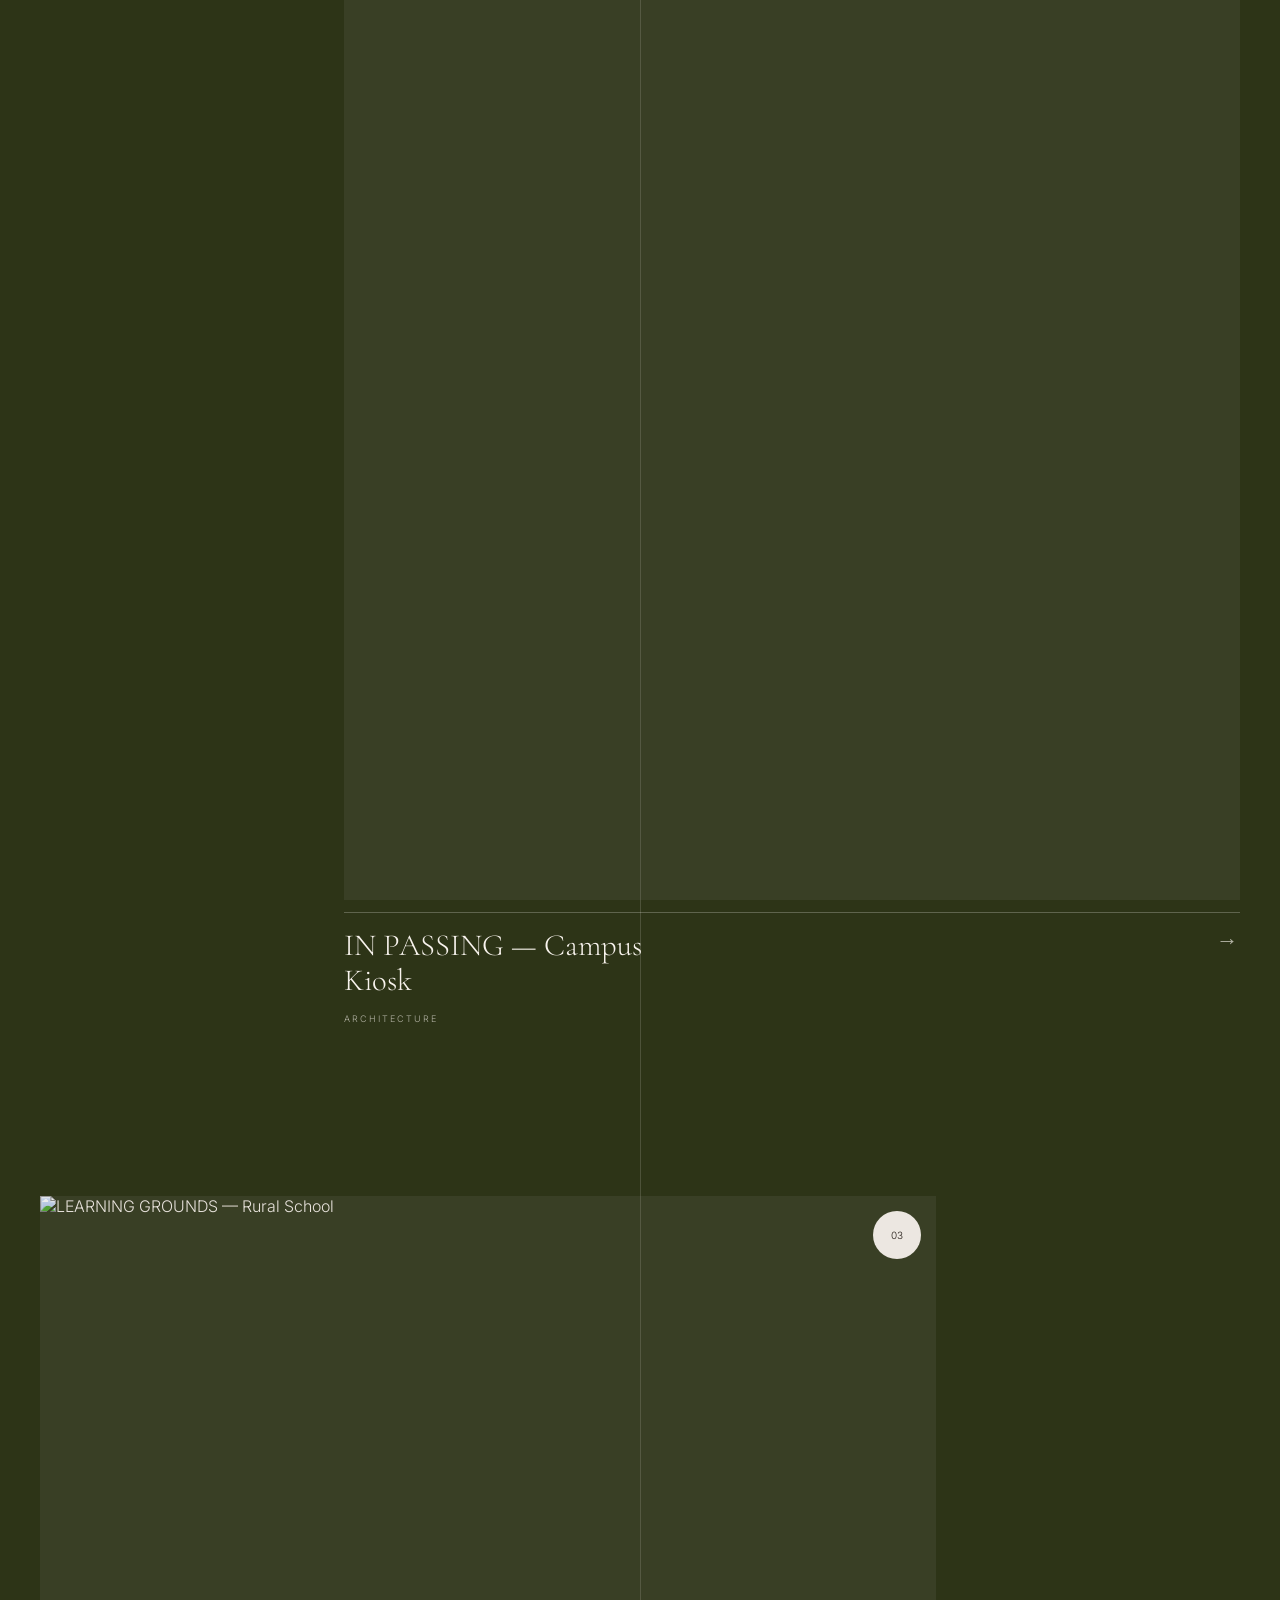
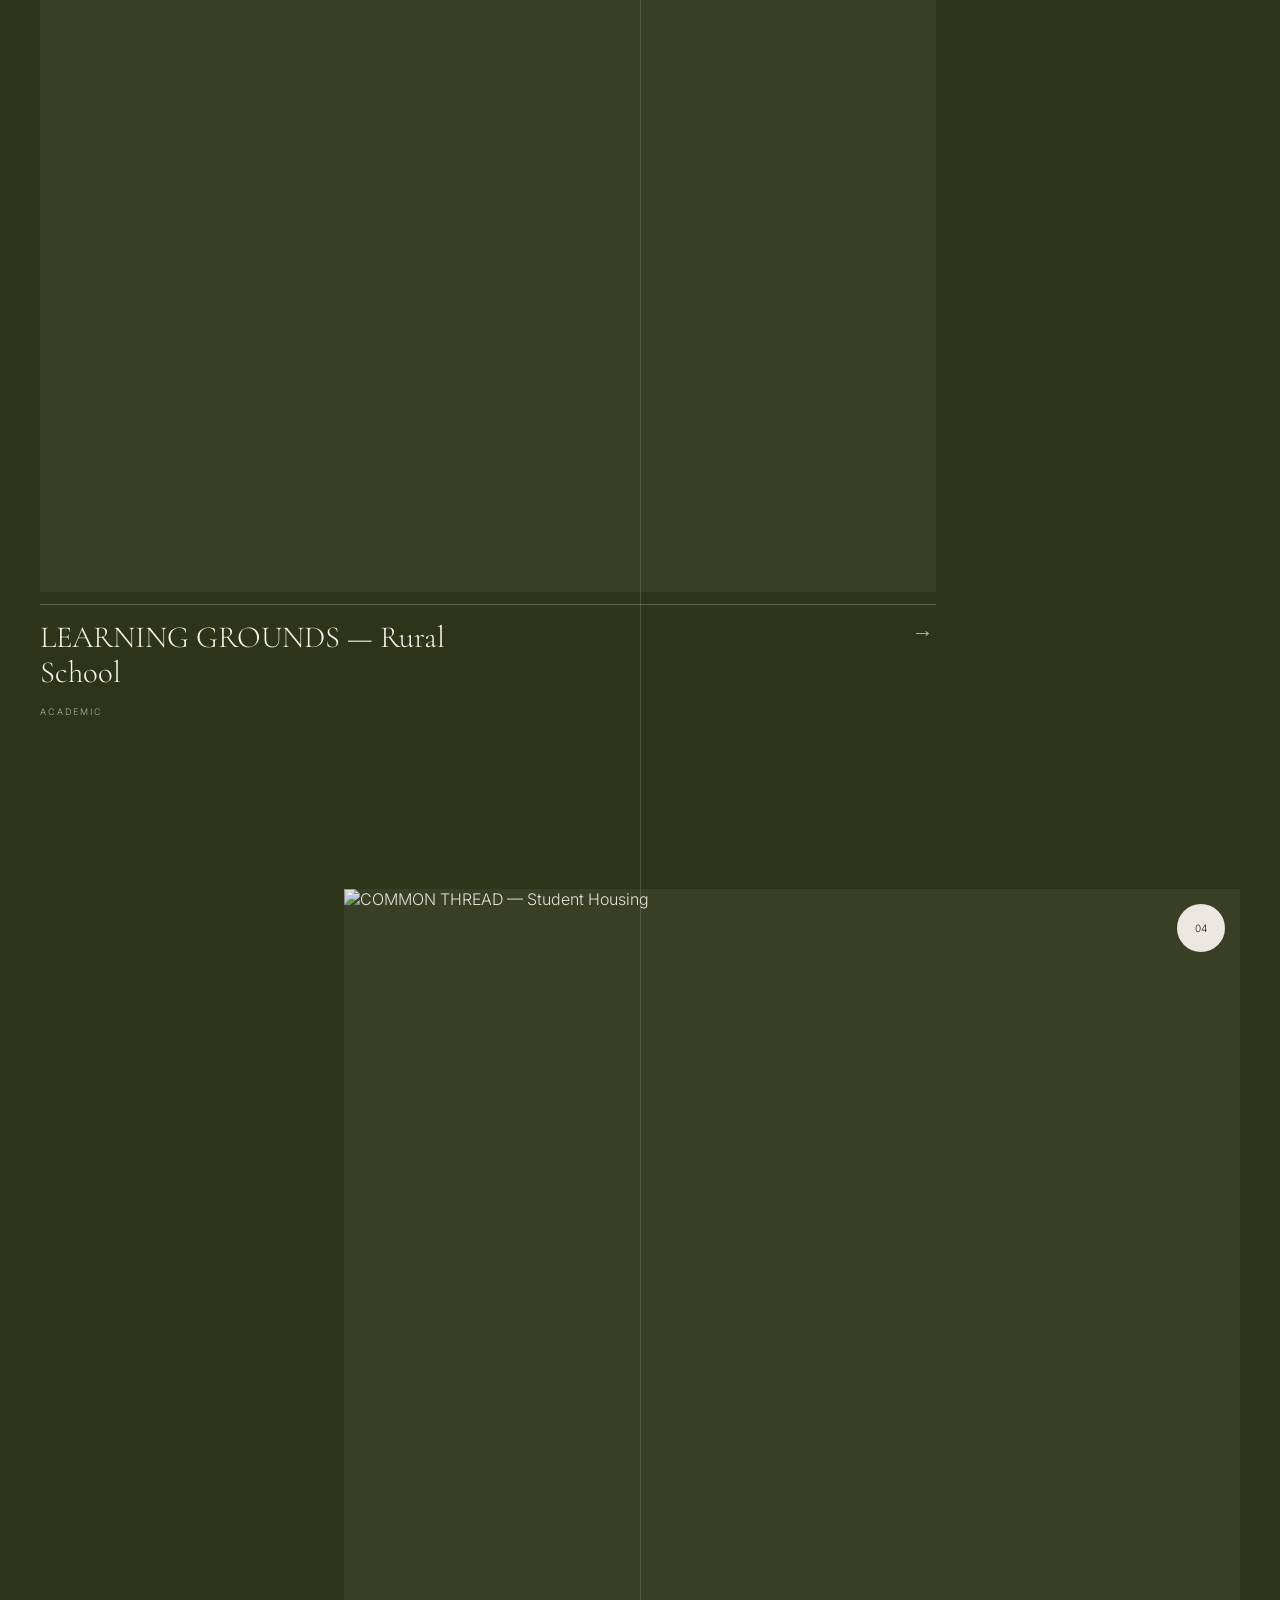
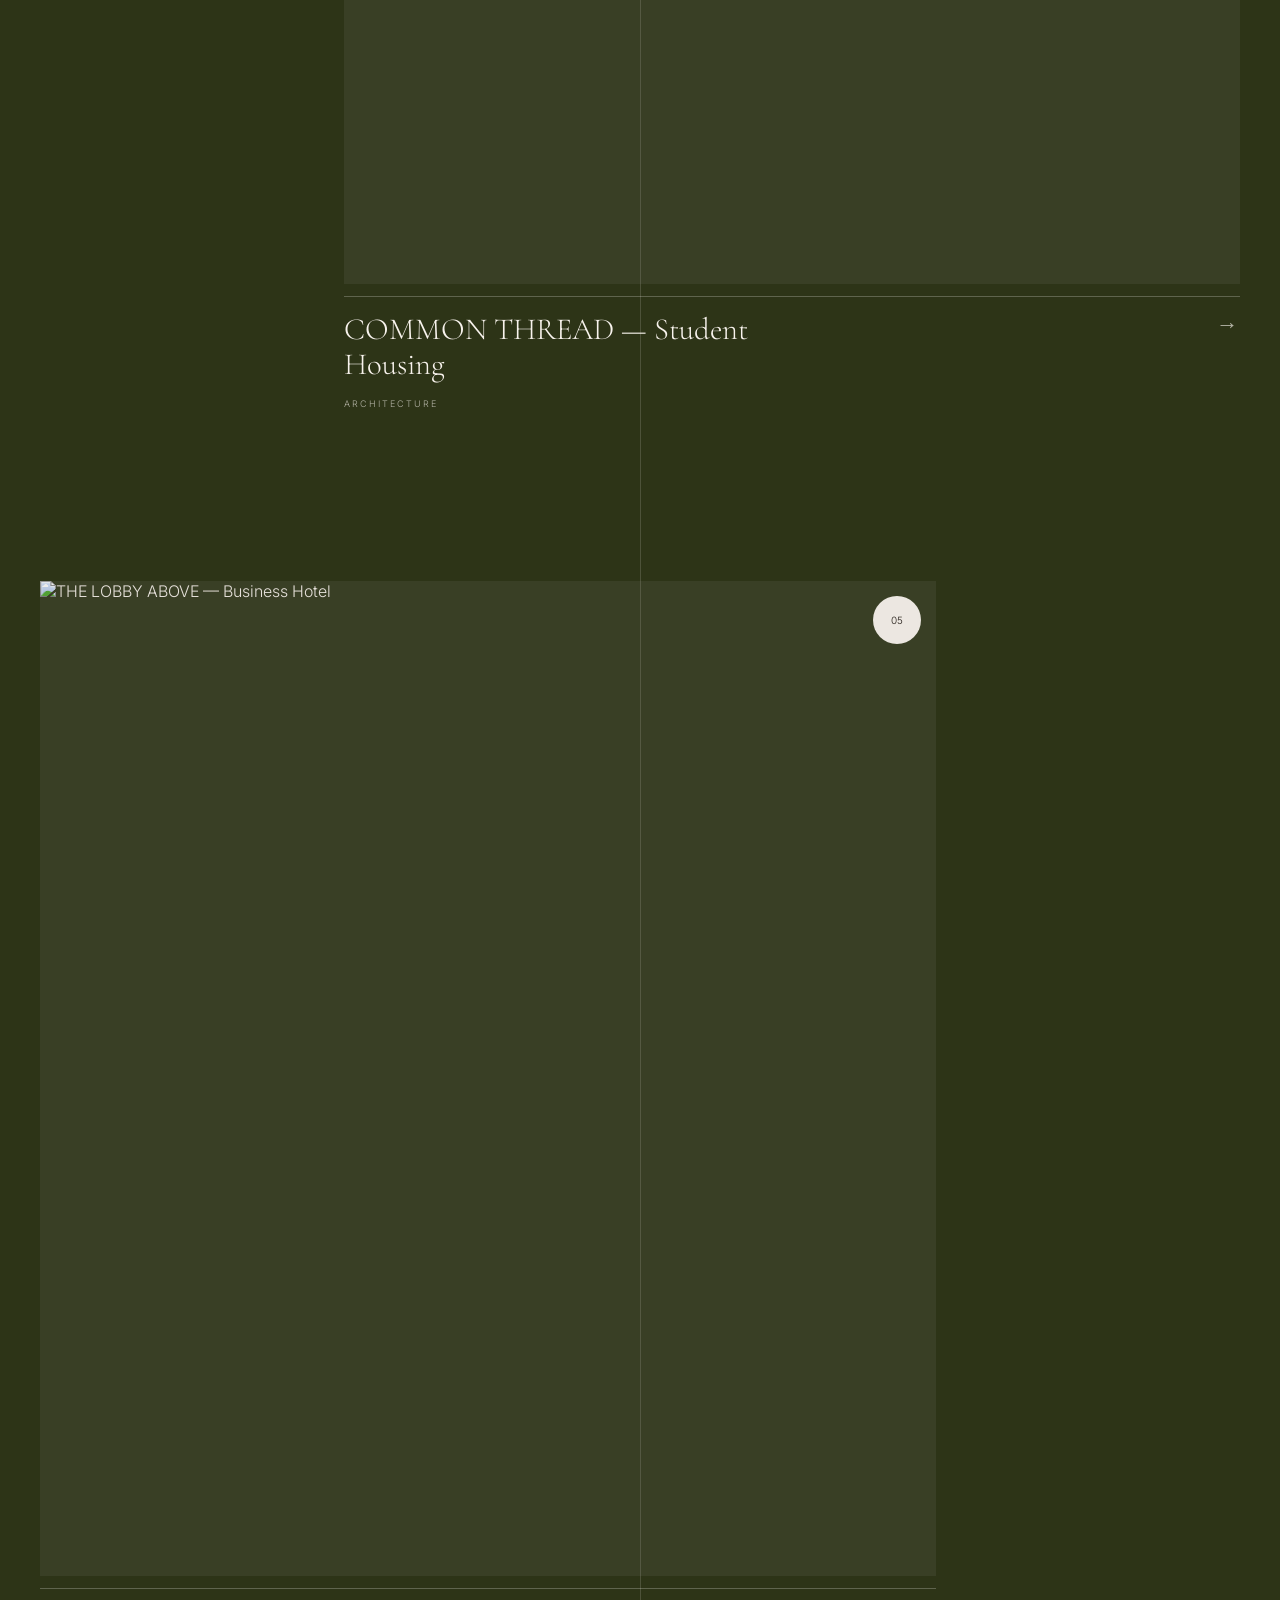
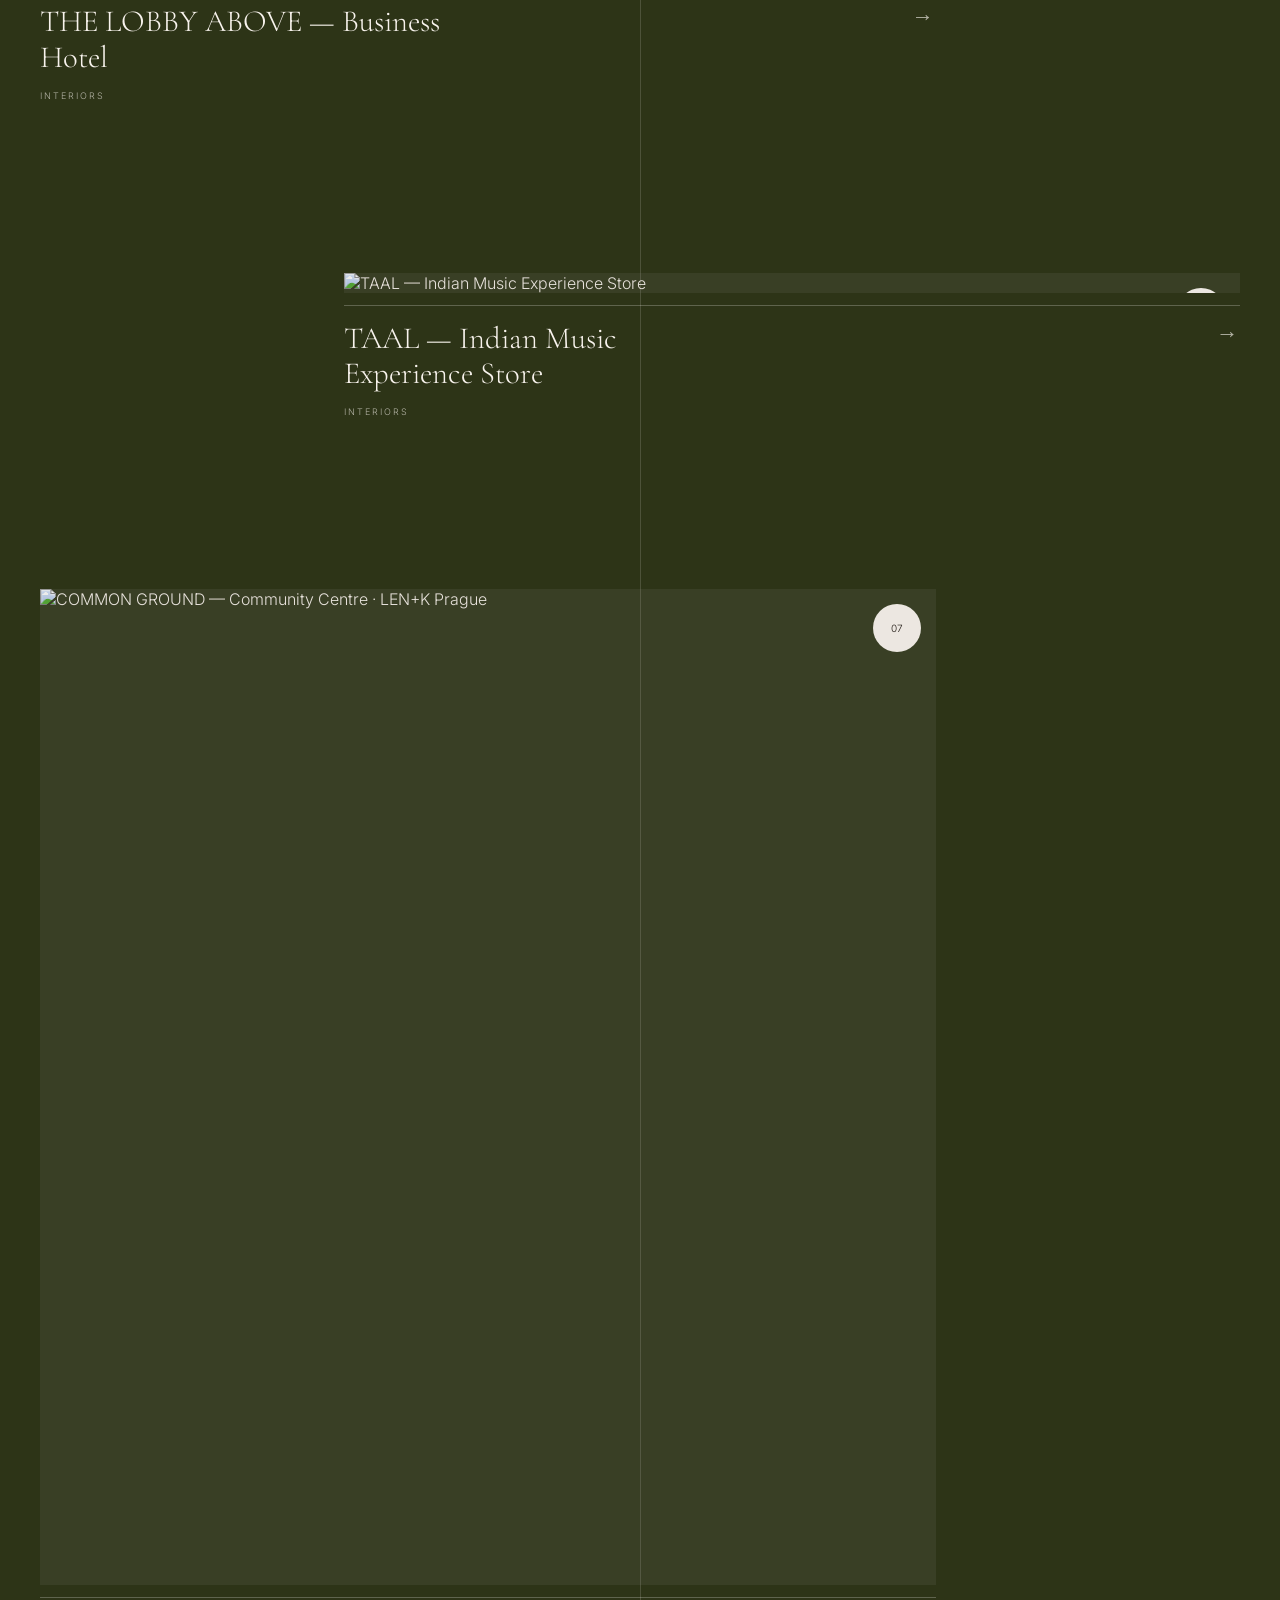
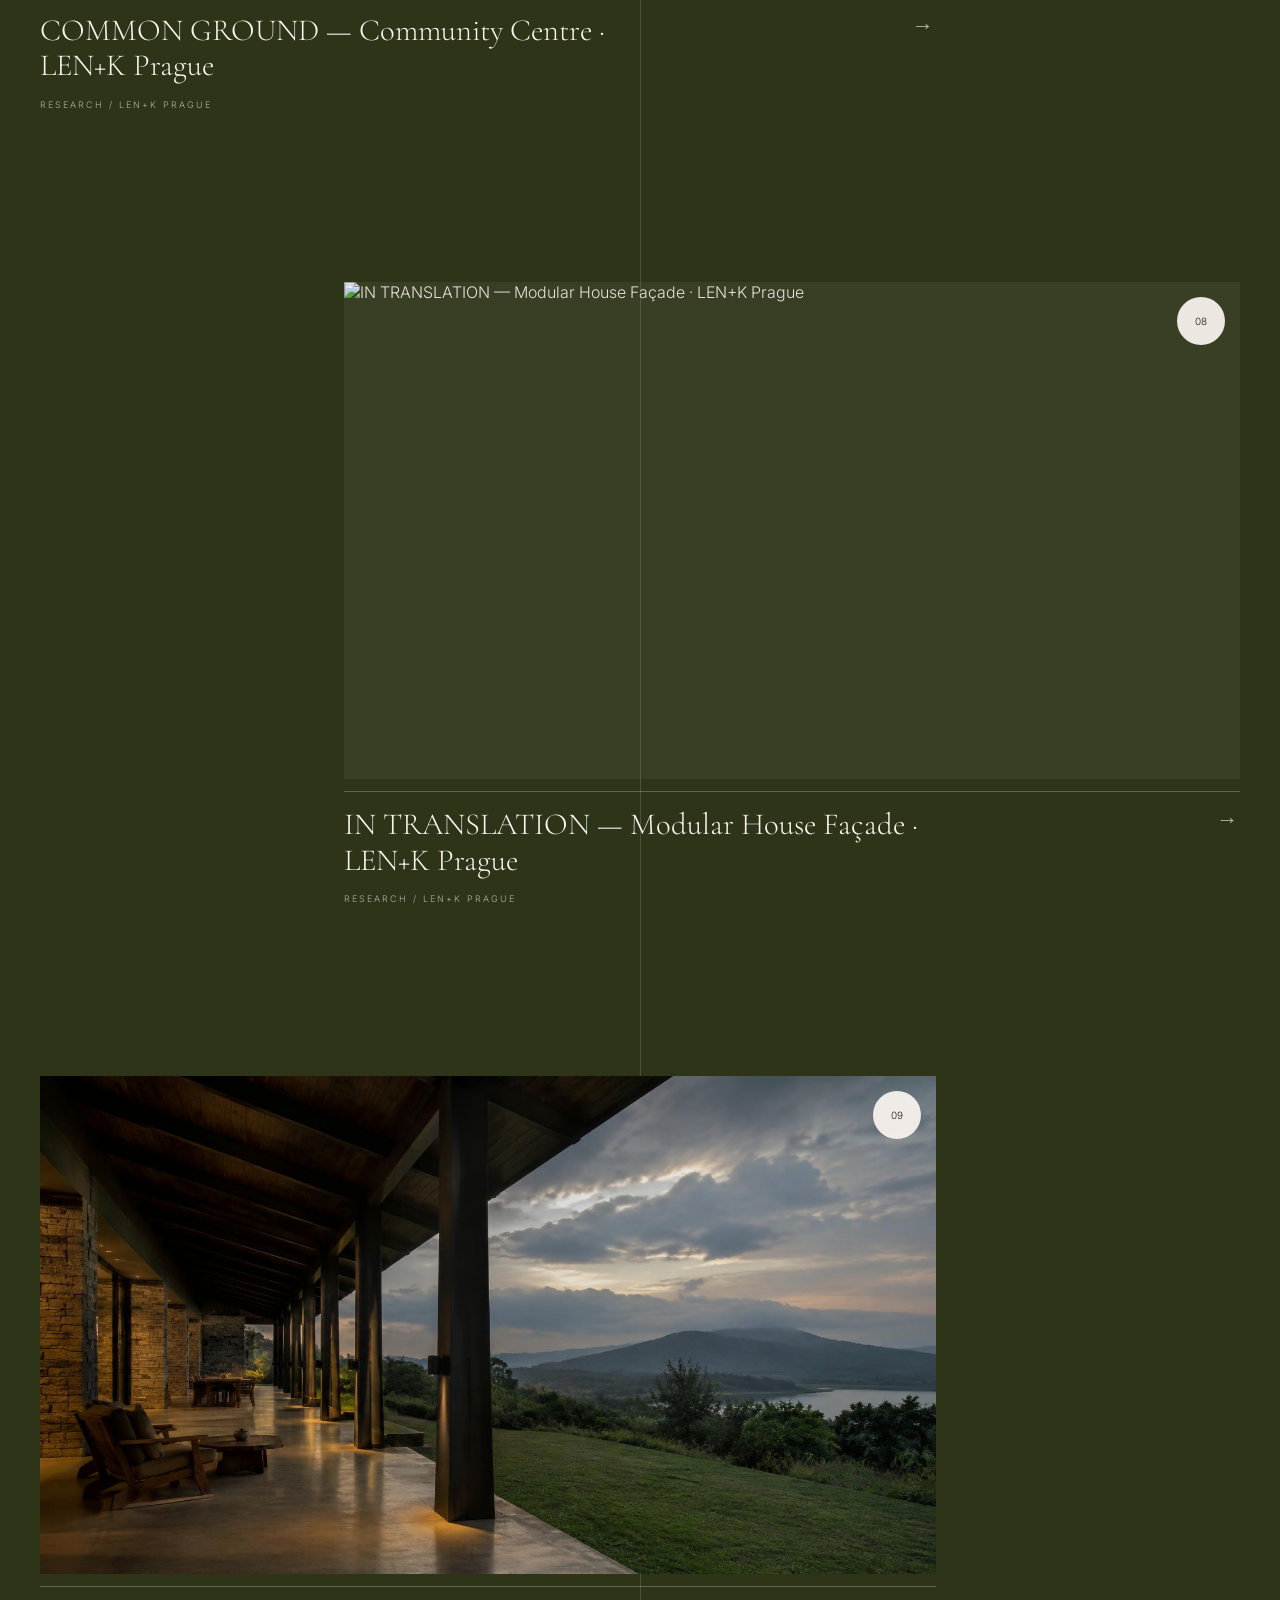
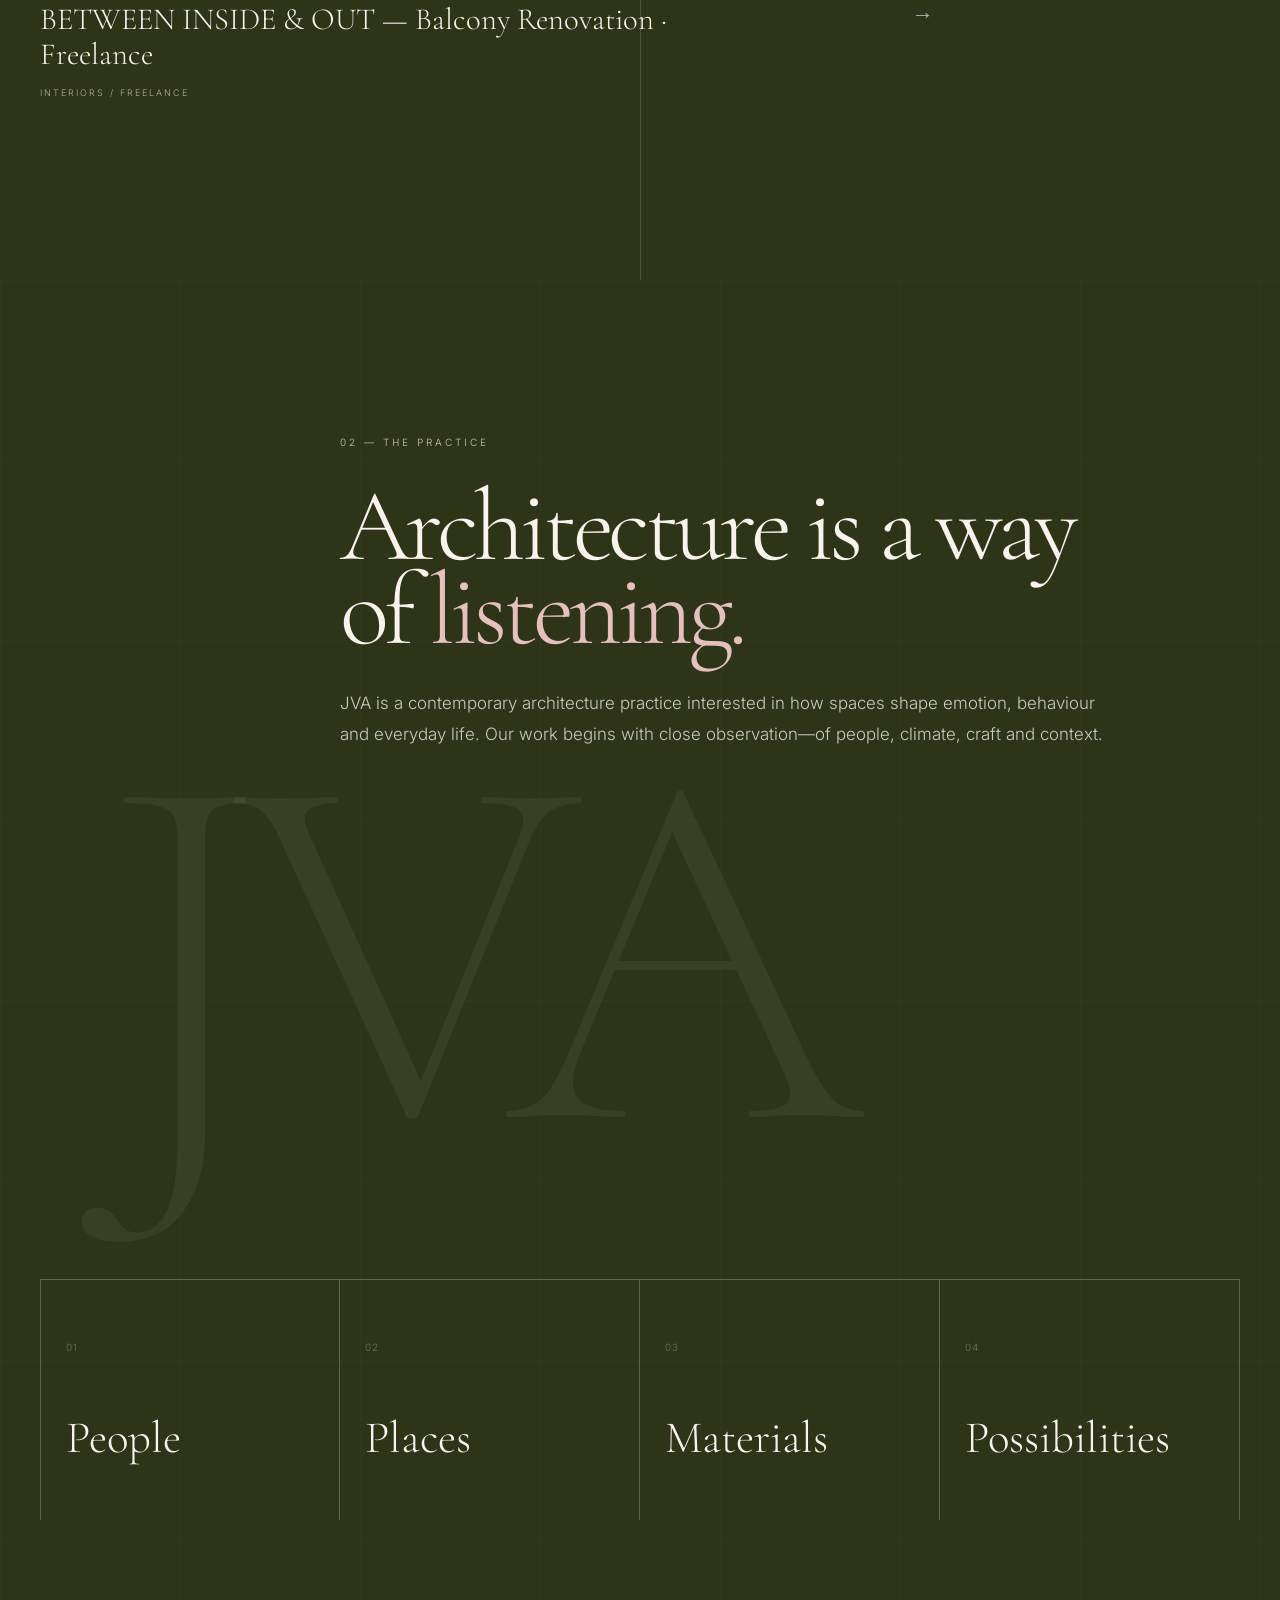
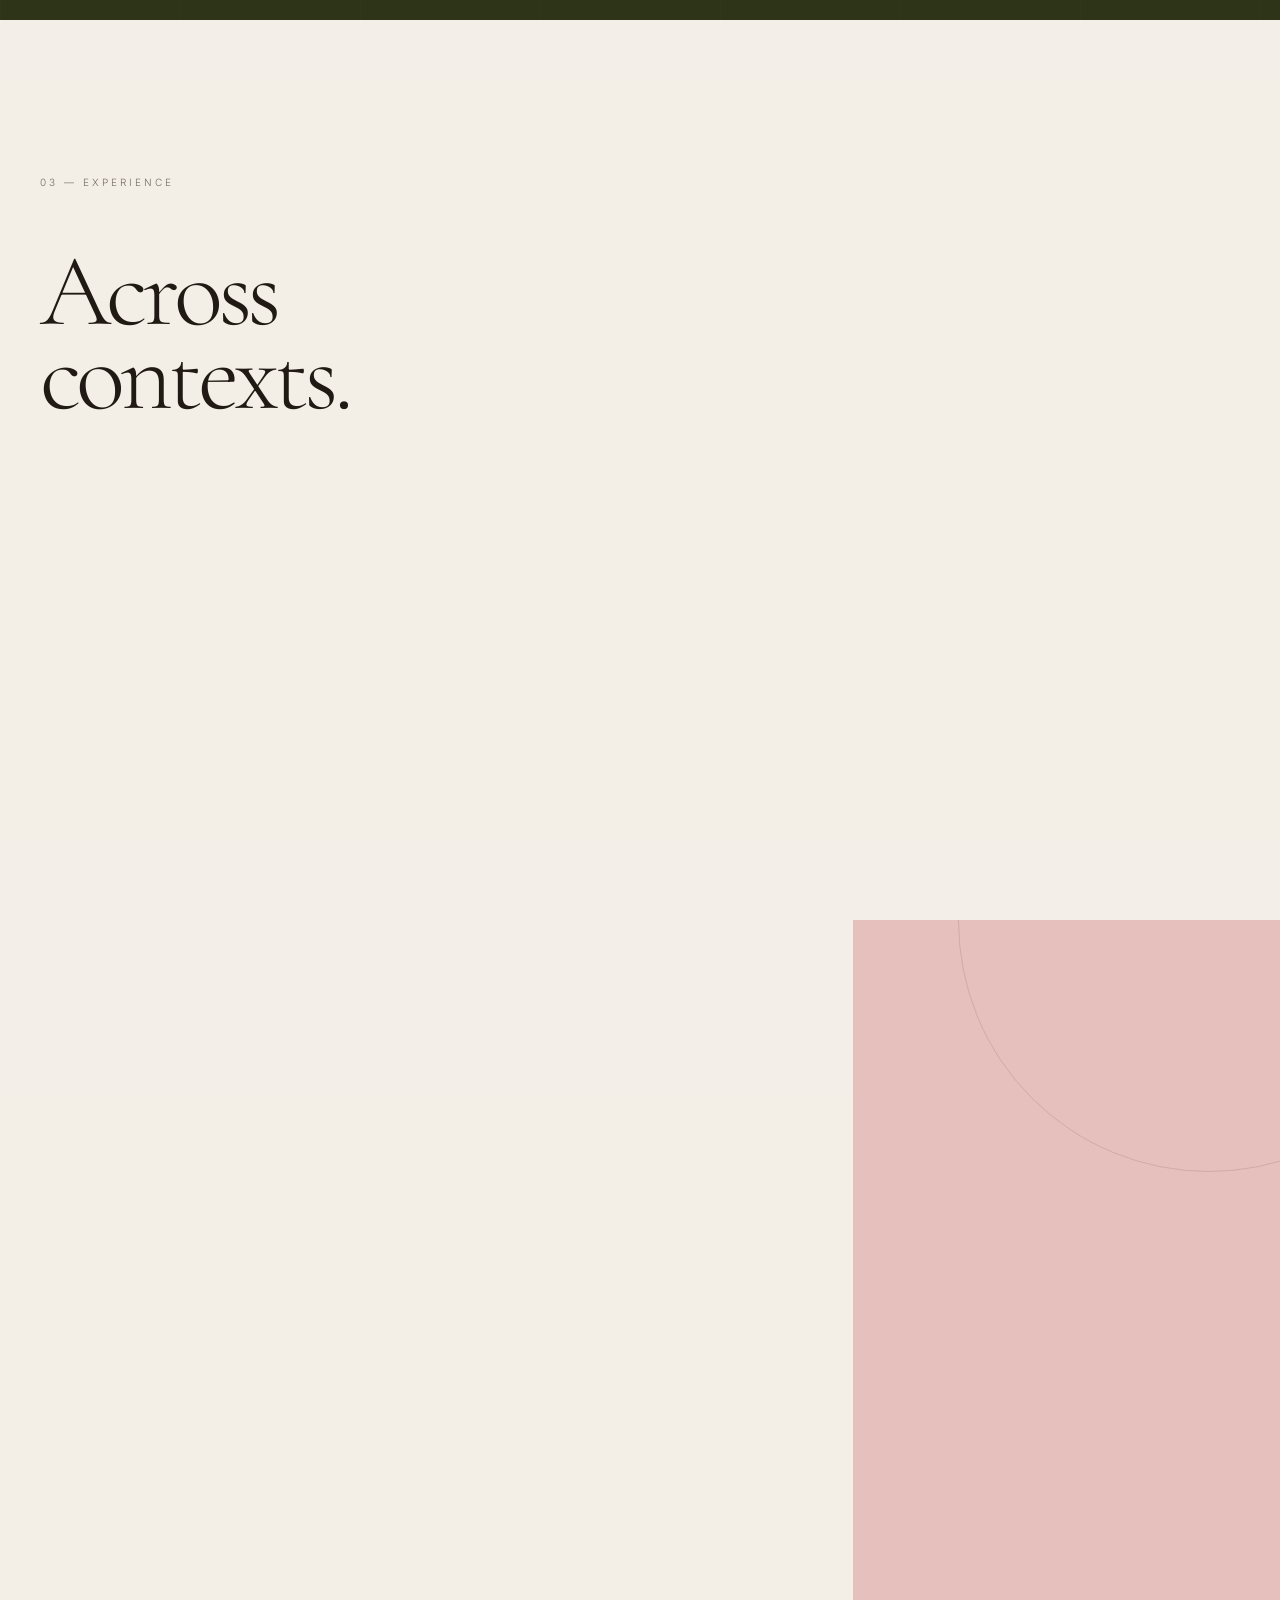
==== commit d497ec4d: "Add files via upload" ====
--- a/index.html
+++ b/index.html
@@ -587,7 +587,7 @@
     "
 >
                     <div class="project-image">
-                        <img src="assets/within-02.PNG" alt="WITHIN — Moroccan-Inspired Farmhouse" loading="lazy">
+                        <img src="assets/1/within-02.PNG" alt="WITHIN — Moroccan-Inspired Farmhouse" loading="lazy">
                         <span class="project-number">01</span>
                     </div>
                     <div class="project-info">
@@ -600,9 +600,25 @@
                 </article>
 
                 <!-- PROJECT 02 -->
-                <article class="project project-medium" data-category="architecture">
+                <article
+    class="project project-large"
+    data-category="architecture"
+    onclick="
+        sessionStorage.setItem('jvaWorkScroll', window.scrollY);
+        window.location.href='in-passing.html';
+    "
+    role="link"
+    tabindex="0"
+    onkeydown="
+        if(event.key === 'Enter' || event.key === ' ')
+        {
+            sessionStorage.setItem('jvaWorkScroll', window.scrollY);
+            window.location.href='in-passing.html';
+        }
+    "
+>
                     <div class="project-image">
-                        <img src="assets/2/IN PASSING hero render .PNG" alt="IN PASSING — Campus Kiosk" loading="lazy">
+                        <img src="assets/2/2 (1).PNG" alt="IN PASSING — Campus Kiosk" loading="lazy">
                         <span class="project-number">02</span>
                     </div>
                     <div class="project-info">
@@ -615,9 +631,25 @@
                 </article>
 
                 <!-- PROJECT 03 -->
-                <article class="project project-wide" data-category="academic">
+                <article
+    class="project project-large"
+    data-category="architecture"
+    onclick="
+        sessionStorage.setItem('jvaWorkScroll', window.scrollY);
+        window.location.href='learning-grounds.html';
+    "
+    role="link"
+    tabindex="0"
+    onkeydown="
+        if(event.key === 'Enter' || event.key === ' ')
+        {
+            sessionStorage.setItem('jvaWorkScroll', window.scrollY);
+            window.location.href='learning-grounds.html';
+        }
+    "
+>
                     <div class="project-image">
-                        <img src="assets/3/2b.jpeg" alt="LEARNING GROUNDS — Rural School" loading="lazy">
+                        <img src="assets/3/3 (7).jpeg" alt="LEARNING GROUNDS — Rural School" loading="lazy">
                         <span class="project-number">03</span>
                     </div>
                     <div class="project-info">
@@ -630,9 +662,25 @@
                 </article>
 
                 <!-- PROJECT 04 -->
-                <article class="project project-wide" data-category="architecture">
+                <article
+    class="project project-large"
+    data-category="architecture"
+    onclick="
+        sessionStorage.setItem('jvaWorkScroll', window.scrollY);
+        window.location.href='common-thread.html';
+    "
+    role="link"
+    tabindex="0"
+    onkeydown="
+        if(event.key === 'Enter' || event.key === ' ')
+        {
+            sessionStorage.setItem('jvaWorkScroll', window.scrollY);
+            window.location.href='common-thread.html';
+        }
+    "
+>
                     <div class="project-image">
-                        <img src="assets/urban-living.jpg" alt="COMMON THREAD — Student Housing" loading="lazy">
+                        <img src="assets/4/4 (3).jpeg" alt="COMMON THREAD — Student Housing" loading="lazy">
                         <span class="project-number">04</span>
                     </div>
                     <div class="project-info">
@@ -645,9 +693,25 @@
                 </article>
 
                 <!-- PROJECT 05 -->
-                <article class="project project-wide" data-category="interiors">
+                <article
+    class="project project-large"
+    data-category="architecture"
+    onclick="
+        sessionStorage.setItem('jvaWorkScroll', window.scrollY);
+        window.location.href='the-lobby-above.html';
+    "
+    role="link"
+    tabindex="0"
+    onkeydown="
+        if(event.key === 'Enter' || event.key === ' ')
+        {
+            sessionStorage.setItem('jvaWorkScroll', window.scrollY);
+            window.location.href='the-lobby-above.html';
+        }
+    "
+>
                     <div class="project-image">
-                        <img src="assets/listening-hotel.jpg" alt="THE LOBBY ABOVE — Business Hotel" loading="lazy">
+                        <img src="assets/5/5 (2).jpeg" alt="THE LOBBY ABOVE — Business Hotel" loading="lazy">
                         <span class="project-number">05</span>
                     </div>
                     <div class="project-info">
@@ -660,9 +724,25 @@
                 </article>
 
                 <!-- PROJECT 06 -->
-                <article class="project project-medium" data-category="interiors">
+                <article
+    class="project"
+    data-category="architecture"
+    onclick="
+        sessionStorage.setItem('jvaWorkScroll', window.scrollY);
+        window.location.href='taal.html';
+    "
+    role="link"
+    tabindex="0"
+    onkeydown="
+        if(event.key === 'Enter' || event.key === ' ')
+        {
+            sessionStorage.setItem('jvaWorkScroll', window.scrollY);
+            window.location.href='taal.html';
+        }
+    "
+>
                     <div class="project-image">
-                        <img src="assets/tal.jpg" alt="TAAL — Indian Music Experience Store" loading="lazy">
+                        <img src="assets/6/6 (10).jpeg" alt="TAAL — Indian Music Experience Store" loading="lazy">
                         <span class="project-number">06</span>
                     </div>
                     <div class="project-info">
@@ -675,9 +755,25 @@
                 </article>
 
                 <!-- PROJECT 07 -->
-                <article class="project project-wide" data-category="research">
+                <article
+    class="project project-large"
+    data-category="architecture"
+    onclick="
+        sessionStorage.setItem('jvaWorkScroll', window.scrollY);
+        window.location.href='common-ground.html';
+    "
+    role="link"
+    tabindex="0"
+    onkeydown="
+        if(event.key === 'Enter' || event.key === ' ')
+        {
+            sessionStorage.setItem('jvaWorkScroll', window.scrollY);
+            window.location.href='common-ground.html';
+        }
+    "
+>
                     <div class="project-image">
-                        <img src="assets/jva-veranda.jpg" alt="COMMON GROUND — Community Centre · LEN+K Prague" loading="lazy">
+                        <img src="assets/7/7 (14).jpeg" alt="COMMON GROUND — Community Centre · LEN+K Prague" loading="lazy">
                         <span class="project-number">07</span>
                     </div>
                     <div class="project-info">
@@ -690,9 +786,25 @@
                 </article>
 
                 <!-- PROJECT 08 -->
-                <article class="project project-wide" data-category="research">
+                <article
+    class="project project-wide"
+    data-category="research"
+    onclick="
+        sessionStorage.setItem('jvaWorkScroll', window.scrollY);
+        window.location.href='in-translation.html';
+    "
+    role="link"
+    tabindex="0"
+    onkeydown="
+        if(event.key === 'Enter' || event.key === ' ')
+        {
+            sessionStorage.setItem('jvaWorkScroll', window.scrollY);
+            window.location.href='in-translation.html';
+        }
+    "
+>
                     <div class="project-image">
-                        <img src="assets/jva-veranda.jpg" alt="IN TRANSLATION — Modular House Façade · LEN+K Prague" loading="lazy">
+                        <img src="assets/8/8 (3).jpeg" alt="IN TRANSLATION — Modular House Façade · LEN+K Prague" loading="lazy">
                         <span class="project-number">08</span>
                     </div>
                     <div class="project-info">
@@ -705,7 +817,23 @@
                 </article>
 
                 <!-- PROJECT 09 -->
-                <article class="project project-wide" data-category="interiors">
+                <article
+    class="project project-wide"
+    data-category="interiors"
+    onclick="
+        sessionStorage.setItem('jvaWorkScroll', window.scrollY);
+        window.location.href='between-inside-out.html';
+    "
+    role="link"
+    tabindex="0"
+    onkeydown="
+        if(event.key === 'Enter' || event.key === ' ')
+        {
+            sessionStorage.setItem('jvaWorkScroll', window.scrollY);
+            window.location.href='between-inside-out.html';
+        }
+    "
+>
                     <div class="project-image">
                         <img src="assets/jva-veranda.jpg" alt="BETWEEN INSIDE &amp; OUT — Balcony Renovation · Freelance" loading="lazy">
                         <span class="project-number">09</span>
